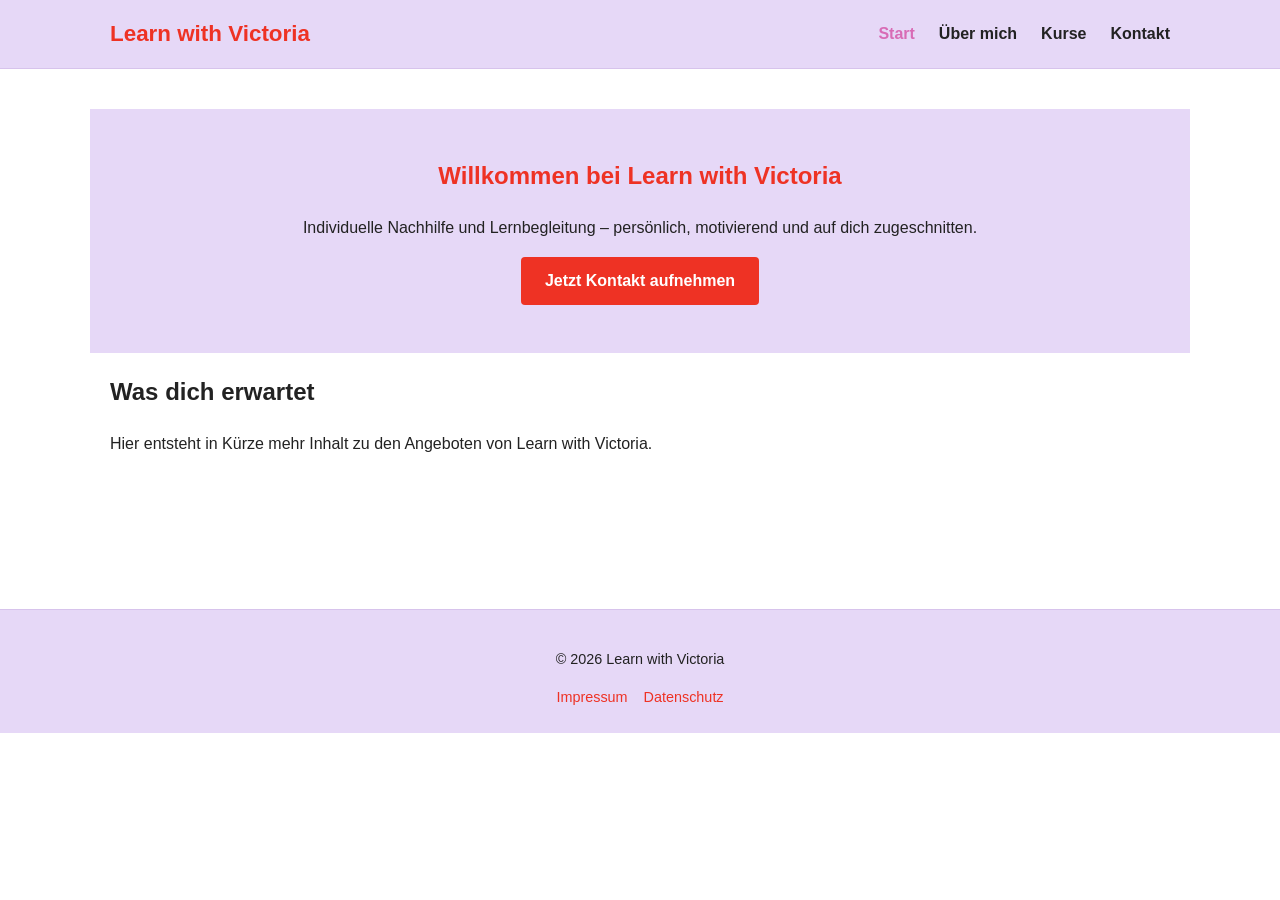
==== index.html @ a35a2074 "Link footer to external Impressum/Datenschutz pages Point footer links to https://function-concept.c" ====
<!DOCTYPE html>
<html lang="de">
<head>
  <meta charset="UTF-8">
  <meta name="viewport" content="width=device-width, initial-scale=1.0">
  <title>Learn with Victoria – Startseite</title>
  <meta name="description" content="Learn with Victoria – Nachhilfe, Sprachunterricht und Lernbegleitung.">
  <link rel="canonical" href="https://www.learn-with-victoria.de/index.html">
  <link rel="stylesheet" href="css/style.css">
</head>
<body>

  <header class="site-header">
    <div class="container">
      <a class="site-logo" href="index.html">Learn with Victoria</a>
      <nav class="main-nav" aria-label="Hauptnavigation">
        <ul>
          <li><a href="index.html">Start</a></li>
          <li><a href="ueber-mich.html">Über mich</a></li>
          <li><a href="kurse.html">Kurse</a></li>
          <li><a href="kontakt.html">Kontakt</a></li>
        </ul>
      </nav>
    </div>
  </header>

  <main>
    <section class="hero container">
      <h1>Willkommen bei Learn with Victoria</h1>
      <p>Individuelle Nachhilfe und Lernbegleitung – persönlich, motivierend und auf dich zugeschnitten.</p>
      <a class="btn" href="kontakt.html">Jetzt Kontakt aufnehmen</a>
    </section>

    <section class="container">
      <h2>Was dich erwartet</h2>
      <p>Hier entsteht in Kürze mehr Inhalt zu den Angeboten von Learn with Victoria.</p>
    </section>
  </main>

  <footer class="site-footer">
    <div class="container">
      <p>&copy; 2026 Learn with Victoria</p>
      <nav aria-label="Footer-Navigation">
        <ul>
          <li><a href="https://function-concept.com/impressum" target="_blank" rel="noopener noreferrer">Impressum</a></li>
          <li><a href="https://function-concept.com/datenschutz" target="_blank" rel="noopener noreferrer">Datenschutz</a></li>
        </ul>
      </nav>
    </div>
  </footer>

  <script src="js/script.js"></script>
</body>
</html>
---- css/style.css ----
/* ==========================================================================
   learn-with-victoria.de – Basis-Stylesheet
   ========================================================================== */

:root {
  /* Learn with Victoria – Markenfarben */
  --color-primary: #ee3224;   /* Scarlet Red */
  --color-secondary: #c9a0dc; /* Wisteria */
  --color-bg-alt: #e6d8f7;    /* Helles Pastell-Lila */
  --color-accent: #d86bb5;    /* Pink */
  --color-text: #222222;
  --color-white: #ffffff;
  --color-bg: var(--color-white);
  --color-border: #d7c3ec;
  --color-primary-hover: #c72a1d;

  --font-base: "Segoe UI", Arial, Helvetica, sans-serif;
  --max-width: 1100px;
}

* {
  box-sizing: border-box;
}

html,
body {
  margin: 0;
  padding: 0;
}

body {
  font-family: var(--font-base);
  color: var(--color-text);
  background: var(--color-bg);
  line-height: 1.6;
}

img {
  max-width: 100%;
  display: block;
}

a {
  color: var(--color-primary);
  text-decoration: none;
}

a:hover {
  text-decoration: underline;
}

.container {
  max-width: var(--max-width);
  margin: 0 auto;
  padding: 0 1.25rem;
}

/* --- Header / Navigation ------------------------------------------------- */

.site-header {
  background: var(--color-bg-alt);
  border-bottom: 1px solid var(--color-border);
}

.site-header .container {
  display: flex;
  align-items: center;
  justify-content: space-between;
  padding-top: 1rem;
  padding-bottom: 1rem;
}

.site-logo {
  font-size: 1.4rem;
  font-weight: 700;
  color: var(--color-primary);
}

.main-nav ul {
  list-style: none;
  display: flex;
  gap: 1.5rem;
  margin: 0;
  padding: 0;
}

.main-nav a {
  color: var(--color-text);
  font-weight: 600;
}

.main-nav a:hover,
.main-nav a[aria-current="page"] {
  color: var(--color-accent);
}

/* --- Main content --------------------------------------------------------- */

main {
  min-height: 60vh;
  padding: 2.5rem 0;
}

.hero {
  padding: 3rem 0;
  background: var(--color-bg-alt);
  text-align: center;
}

.hero h1 {
  margin-top: 0;
  color: var(--color-primary);
}

.btn {
  display: inline-block;
  padding: 0.7rem 1.5rem;
  background: var(--color-primary);
  color: var(--color-white);
  border-radius: 4px;
  font-weight: 600;
}

.btn:hover {
  background: var(--color-primary-hover);
  text-decoration: none;
}

/* --- Footer ---------------------------------------------------------------- */

.site-footer {
  background: var(--color-bg-alt);
  border-top: 1px solid var(--color-border);
  padding: 1.5rem 0;
  font-size: 0.9rem;
  text-align: center;
  color: var(--color-text);
}

.site-footer nav ul {
  list-style: none;
  display: flex;
  justify-content: center;
  gap: 1rem;
  padding: 0;
  margin: 0.5rem 0 0;
}

/* --- Responsive ------------------------------------------------------------ */

@media (max-width: 640px) {
  .site-header .container {
    flex-direction: column;
    gap: 0.75rem;
  }

  .main-nav ul {
    flex-wrap: wrap;
    justify-content: center;
    gap: 0.75rem 1rem;
  }
}
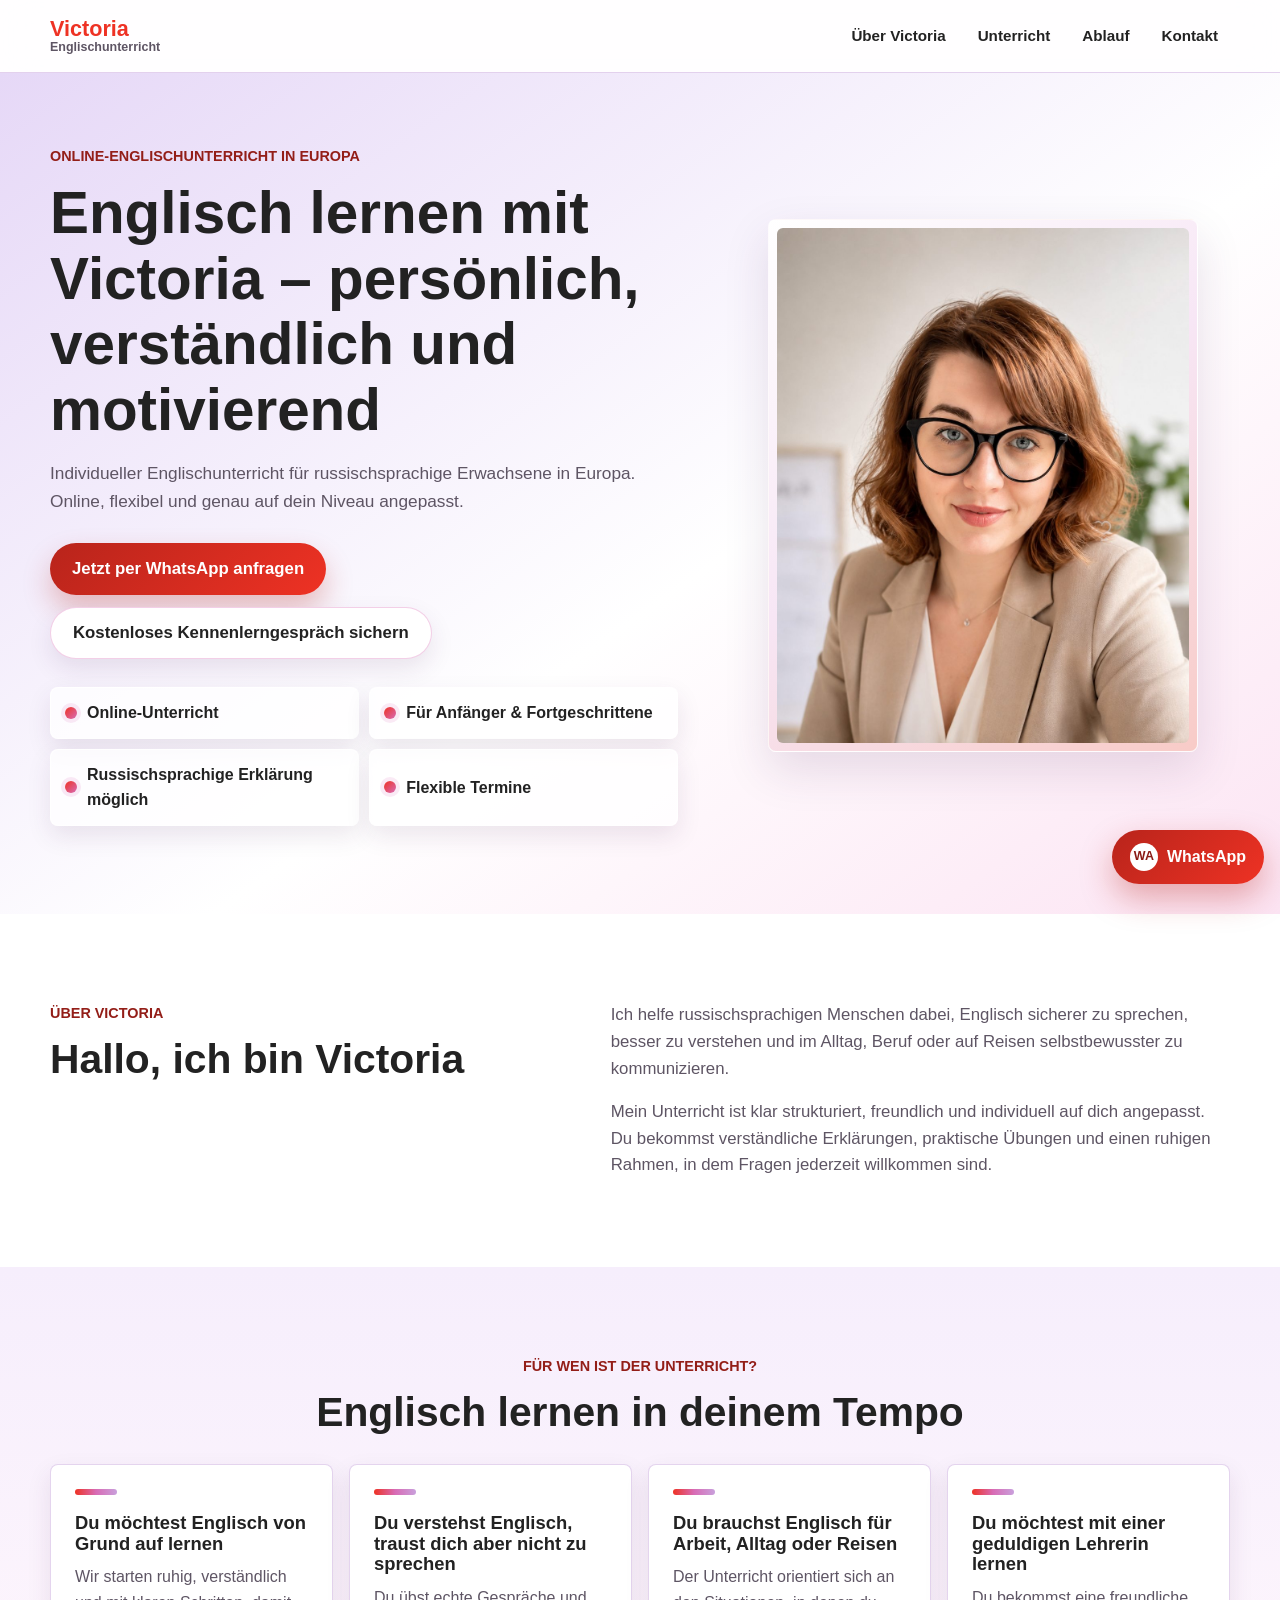
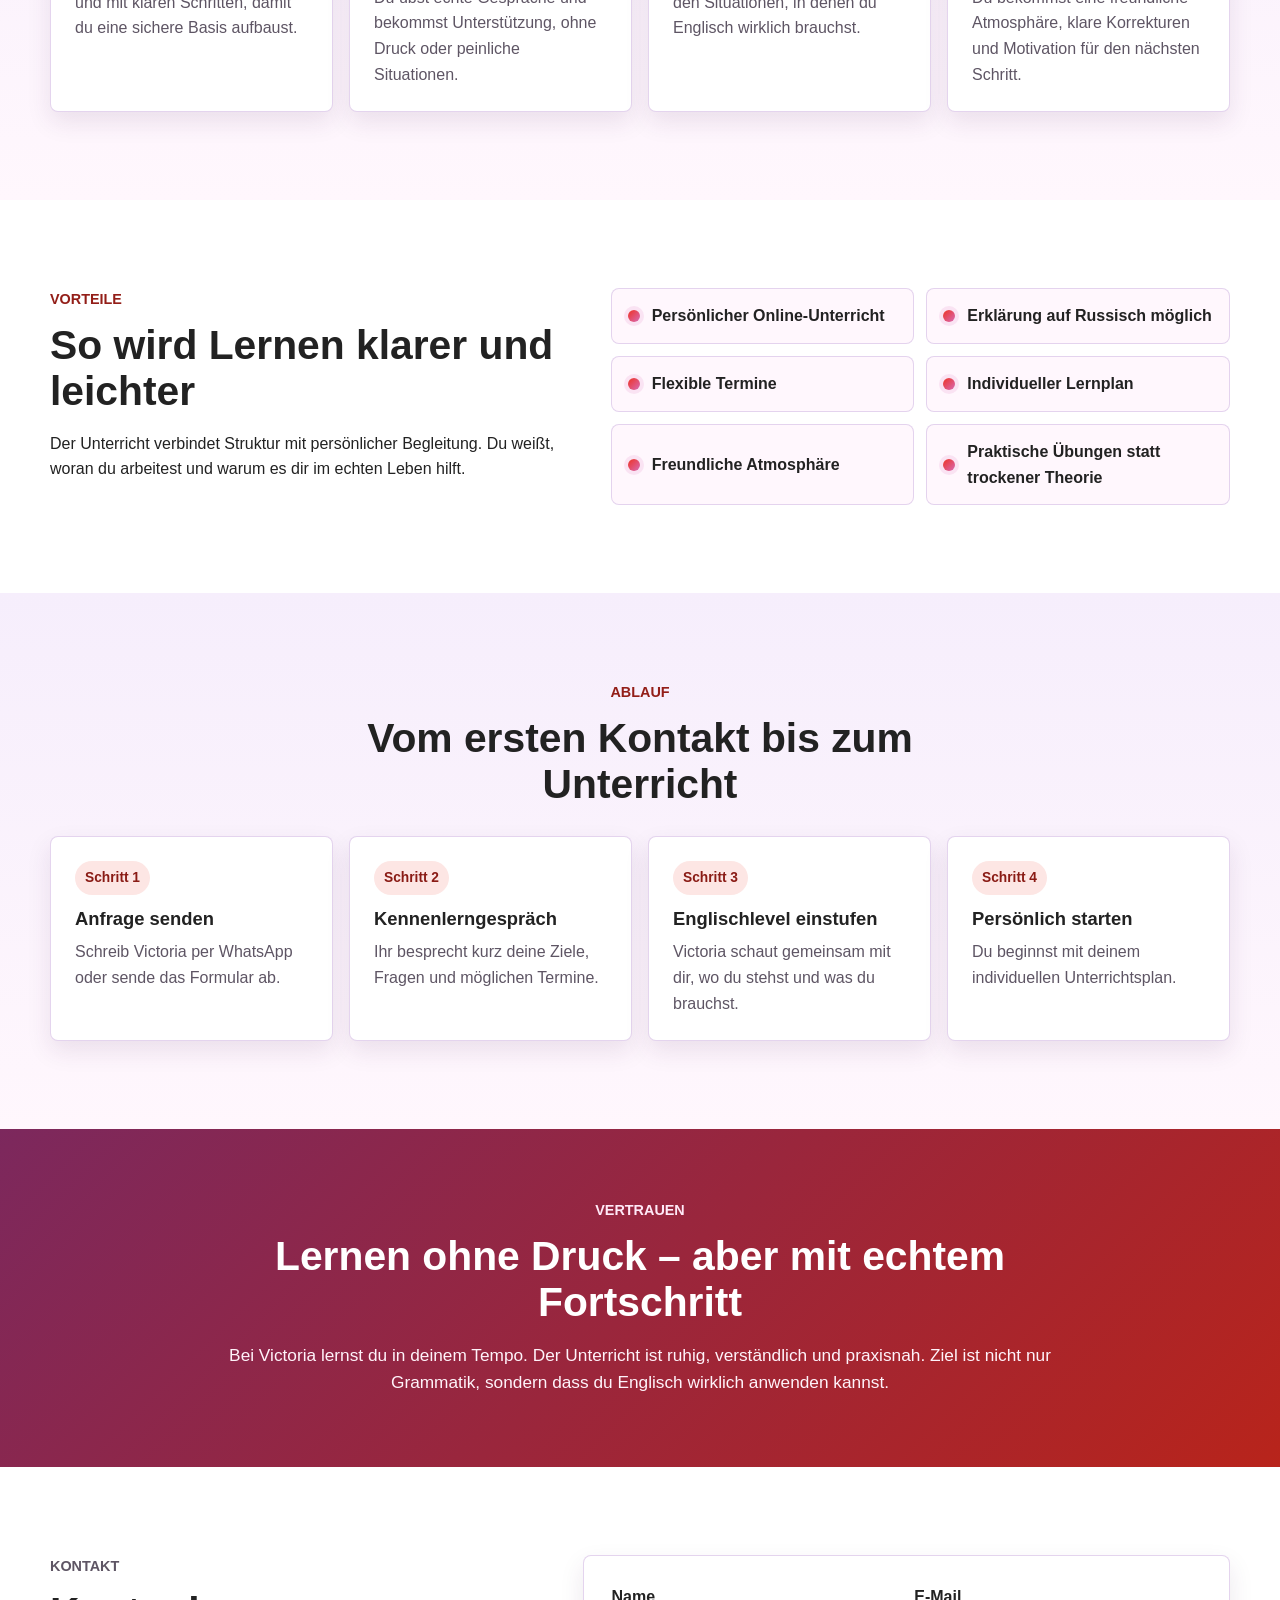
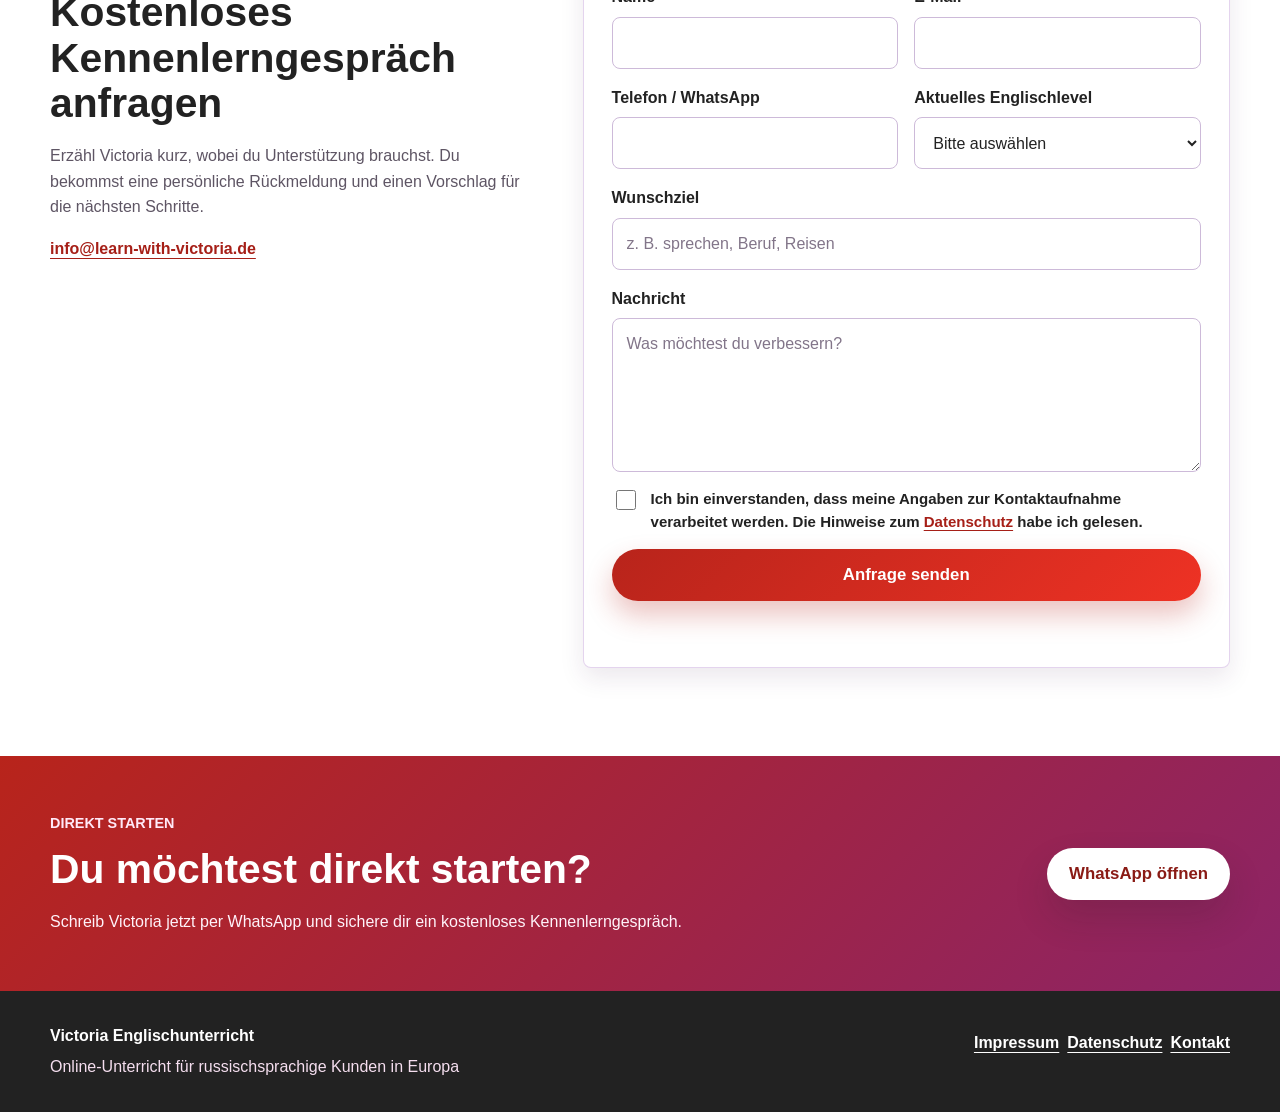
==== commit a41c3fdb: "Replace hero image and wire up WhatsApp number Swap img/victoria-hero.jpg for the new compressed por" ====
--- a/index.html
+++ b/index.html
@@ -3,52 +3,268 @@
 <head>
   <meta charset="UTF-8">
   <meta name="viewport" content="width=device-width, initial-scale=1.0">
-  <title>Learn with Victoria – Startseite</title>
-  <meta name="description" content="Learn with Victoria – Nachhilfe, Sprachunterricht und Lernbegleitung.">
-  <link rel="canonical" href="https://www.learn-with-victoria.de/index.html">
+  <title>Englisch lernen mit Victoria | Online-Unterricht für russischsprachige Erwachsene</title>
+  <meta name="description" content="Individueller Englischunterricht mit Victoria für russischsprachige Erwachsene in Europa. Online, flexibel und persönlich mit Kennenlerngespräch.">
+  <meta name="theme-color" content="#E6D8F7">
+  <meta property="og:title" content="Englisch lernen mit Victoria">
+  <meta property="og:description" content="Persönlicher Online-Englischunterricht für russischsprachige Erwachsene in Europa.">
+  <meta property="og:type" content="website">
+  <meta property="og:url" content="https://www.learn-with-victoria.de/">
+  <meta property="og:image" content="https://www.learn-with-victoria.de/img/victoria-hero.jpg">
+  <link rel="canonical" href="https://www.learn-with-victoria.de/">
+  <link rel="preload" as="image" href="img/victoria-hero.jpg">
   <link rel="stylesheet" href="css/style.css">
+  <script type="application/ld+json">
+    {
+      "@context": "https://schema.org",
+      "@type": "EducationalOrganization",
+      "name": "Victoria Englischunterricht",
+      "url": "https://www.learn-with-victoria.de/",
+      "description": "Online-Englischunterricht für russischsprachige Erwachsene in Europa.",
+      "areaServed": "Europe",
+      "knowsLanguage": ["Deutsch", "Russisch", "Englisch"],
+      "founder": {
+        "@type": "Person",
+        "name": "Victoria"
+      },
+      "offers": {
+        "@type": "Offer",
+        "category": "Online language lessons",
+        "availability": "https://schema.org/InStock"
+      }
+    }
+  </script>
 </head>
-<body>
+<body class="landing-page">
+  <a class="skip-link" href="#kontakt">Zum Kontaktformular springen</a>
 
   <header class="site-header">
-    <div class="container">
-      <a class="site-logo" href="index.html">Learn with Victoria</a>
+    <div class="container header-inner">
+      <a class="site-logo" href="index.html" aria-label="Victoria Englischunterricht Startseite">
+        <span>Victoria</span>
+        <small>Englischunterricht</small>
+      </a>
       <nav class="main-nav" aria-label="Hauptnavigation">
         <ul>
-          <li><a href="index.html">Start</a></li>
-          <li><a href="ueber-mich.html">Über mich</a></li>
-          <li><a href="kurse.html">Kurse</a></li>
-          <li><a href="kontakt.html">Kontakt</a></li>
+          <li><a href="#ueber-victoria">Über Victoria</a></li>
+          <li><a href="#unterricht">Unterricht</a></li>
+          <li><a href="#ablauf">Ablauf</a></li>
+          <li><a href="#kontakt">Kontakt</a></li>
         </ul>
       </nav>
     </div>
   </header>
 
   <main>
-    <section class="hero container">
-      <h1>Willkommen bei Learn with Victoria</h1>
-      <p>Individuelle Nachhilfe und Lernbegleitung – persönlich, motivierend und auf dich zugeschnitten.</p>
-      <a class="btn" href="kontakt.html">Jetzt Kontakt aufnehmen</a>
-    </section>
-
-    <section class="container">
-      <h2>Was dich erwartet</h2>
-      <p>Hier entsteht in Kürze mehr Inhalt zu den Angeboten von Learn with Victoria.</p>
+    <section class="hero-section" aria-labelledby="hero-title">
+      <div class="container hero-grid">
+        <div class="hero-copy">
+          <p class="eyebrow">Online-Englischunterricht in Europa</p>
+          <h1 id="hero-title">Englisch lernen mit Victoria – persönlich, verständlich und motivierend</h1>
+          <p class="hero-subheadline">Individueller Englischunterricht für russischsprachige Erwachsene in Europa. Online, flexibel und genau auf dein Niveau angepasst.</p>
+          <div class="hero-actions" aria-label="Kontaktmöglichkeiten">
+            <a class="button button-primary" href="https://wa.me/4917687841204?text=Hallo%20Victoria%2C%20ich%20interessiere%20mich%20f%C3%BCr%20Englischunterricht%20und%20m%C3%B6chte%20gerne%20mehr%20erfahren." target="_blank" rel="noopener noreferrer" data-whatsapp-link>Jetzt per WhatsApp anfragen</a>
+            <a class="button button-secondary" href="#kontakt">Kostenloses Kennenlerngespräch sichern</a>
+          </div>
+          <ul class="hero-highlights" aria-label="Vertrauenselemente">
+            <li>Online-Unterricht</li>
+            <li>Für Anfänger &amp; Fortgeschrittene</li>
+            <li>Russischsprachige Erklärung möglich</li>
+            <li>Flexible Termine</li>
+          </ul>
+        </div>
+
+        <div class="hero-media" aria-label="Victoria als Englischlehrerin">
+          <img src="img/victoria-hero.jpg" width="1023" height="1537" alt="Victoria, Englischlehrerin, in einer hellen Online-Unterrichtssituation" fetchpriority="high">
+        </div>
+      </div>
+    </section>
+
+    <section class="section section-white" id="ueber-victoria" aria-labelledby="about-title">
+      <div class="container split-layout">
+        <div class="section-heading">
+          <p class="eyebrow">Über Victoria</p>
+          <h2 id="about-title">Hallo, ich bin Victoria</h2>
+        </div>
+        <div class="text-content">
+          <p>Ich helfe russischsprachigen Menschen dabei, Englisch sicherer zu sprechen, besser zu verstehen und im Alltag, Beruf oder auf Reisen selbstbewusster zu kommunizieren.</p>
+          <p>Mein Unterricht ist klar strukturiert, freundlich und individuell auf dich angepasst. Du bekommst verständliche Erklärungen, praktische Übungen und einen ruhigen Rahmen, in dem Fragen jederzeit willkommen sind.</p>
+        </div>
+      </div>
+    </section>
+
+    <section class="section section-soft" id="unterricht" aria-labelledby="audience-title">
+      <div class="container">
+        <div class="section-heading centered">
+          <p class="eyebrow">Für wen ist der Unterricht?</p>
+          <h2 id="audience-title">Englisch lernen in deinem Tempo</h2>
+        </div>
+        <div class="card-grid four-columns">
+          <article class="info-card">
+            <span class="card-marker" aria-hidden="true"></span>
+            <h3>Du möchtest Englisch von Grund auf lernen</h3>
+            <p>Wir starten ruhig, verständlich und mit klaren Schritten, damit du eine sichere Basis aufbaust.</p>
+          </article>
+          <article class="info-card">
+            <span class="card-marker" aria-hidden="true"></span>
+            <h3>Du verstehst Englisch, traust dich aber nicht zu sprechen</h3>
+            <p>Du übst echte Gespräche und bekommst Unterstützung, ohne Druck oder peinliche Situationen.</p>
+          </article>
+          <article class="info-card">
+            <span class="card-marker" aria-hidden="true"></span>
+            <h3>Du brauchst Englisch für Arbeit, Alltag oder Reisen</h3>
+            <p>Der Unterricht orientiert sich an den Situationen, in denen du Englisch wirklich brauchst.</p>
+          </article>
+          <article class="info-card">
+            <span class="card-marker" aria-hidden="true"></span>
+            <h3>Du möchtest mit einer geduldigen Lehrerin lernen</h3>
+            <p>Du bekommst eine freundliche Atmosphäre, klare Korrekturen und Motivation für den nächsten Schritt.</p>
+          </article>
+        </div>
+      </div>
+    </section>
+
+    <section class="section section-white" id="vorteile" aria-labelledby="benefits-title">
+      <div class="container split-layout">
+        <div class="section-heading">
+          <p class="eyebrow">Vorteile</p>
+          <h2 id="benefits-title">So wird Lernen klarer und leichter</h2>
+          <p>Der Unterricht verbindet Struktur mit persönlicher Begleitung. Du weißt, woran du arbeitest und warum es dir im echten Leben hilft.</p>
+        </div>
+        <ul class="benefits-list">
+          <li>Persönlicher Online-Unterricht</li>
+          <li>Erklärung auf Russisch möglich</li>
+          <li>Flexible Termine</li>
+          <li>Individueller Lernplan</li>
+          <li>Freundliche Atmosphäre</li>
+          <li>Praktische Übungen statt trockener Theorie</li>
+        </ul>
+      </div>
+    </section>
+
+    <section class="section section-soft" id="ablauf" aria-labelledby="process-title">
+      <div class="container">
+        <div class="section-heading centered">
+          <p class="eyebrow">Ablauf</p>
+          <h2 id="process-title">Vom ersten Kontakt bis zum Unterricht</h2>
+        </div>
+        <div class="steps-grid">
+          <article class="step-card">
+            <span>Schritt 1</span>
+            <h3>Anfrage senden</h3>
+            <p>Schreib Victoria per WhatsApp oder sende das Formular ab.</p>
+          </article>
+          <article class="step-card">
+            <span>Schritt 2</span>
+            <h3>Kennenlerngespräch</h3>
+            <p>Ihr besprecht kurz deine Ziele, Fragen und möglichen Termine.</p>
+          </article>
+          <article class="step-card">
+            <span>Schritt 3</span>
+            <h3>Englischlevel einstufen</h3>
+            <p>Victoria schaut gemeinsam mit dir, wo du stehst und was du brauchst.</p>
+          </article>
+          <article class="step-card">
+            <span>Schritt 4</span>
+            <h3>Persönlich starten</h3>
+            <p>Du beginnst mit deinem individuellen Unterrichtsplan.</p>
+          </article>
+        </div>
+      </div>
+    </section>
+
+    <section class="trust-band" aria-labelledby="trust-title">
+      <div class="container trust-content">
+        <p class="eyebrow">Vertrauen</p>
+        <h2 id="trust-title">Lernen ohne Druck – aber mit echtem Fortschritt</h2>
+        <p>Bei Victoria lernst du in deinem Tempo. Der Unterricht ist ruhig, verständlich und praxisnah. Ziel ist nicht nur Grammatik, sondern dass du Englisch wirklich anwenden kannst.</p>
+      </div>
+    </section>
+
+    <section class="section section-white" id="kontakt" aria-labelledby="contact-title">
+      <div class="container contact-layout">
+        <div class="contact-intro">
+          <p class="eyebrow">Kontakt</p>
+          <h2 id="contact-title">Kostenloses Kennenlerngespräch anfragen</h2>
+          <p>Erzähl Victoria kurz, wobei du Unterstützung brauchst. Du bekommst eine persönliche Rückmeldung und einen Vorschlag für die nächsten Schritte.</p>
+          <a class="text-link" href="mailto:info@learn-with-victoria.de">info@learn-with-victoria.de</a>
+        </div>
+
+        <form class="contact-form" action="mailto:info@learn-with-victoria.de" method="post" enctype="text/plain" data-contact-form>
+          <div class="form-row">
+            <label for="name">Name</label>
+            <input type="text" id="name" name="Name" autocomplete="name" required>
+          </div>
+          <div class="form-row">
+            <label for="email">E-Mail</label>
+            <input type="email" id="email" name="E-Mail" autocomplete="email" required>
+          </div>
+          <div class="form-row">
+            <label for="phone">Telefon / WhatsApp</label>
+            <input type="tel" id="phone" name="Telefon / WhatsApp" autocomplete="tel">
+          </div>
+          <div class="form-row">
+            <label for="level">Aktuelles Englischlevel</label>
+            <select id="level" name="Aktuelles Englischlevel" required>
+              <option value="">Bitte auswählen</option>
+              <option value="Anfänger">Anfänger</option>
+              <option value="A1 / A2">A1 / A2</option>
+              <option value="B1 / B2">B1 / B2</option>
+              <option value="Fortgeschritten">Fortgeschritten</option>
+              <option value="Unsicher">Ich bin unsicher</option>
+            </select>
+          </div>
+          <div class="form-row">
+            <label for="goal">Wunschziel</label>
+            <input type="text" id="goal" name="Wunschziel" placeholder="z. B. sprechen, Beruf, Reisen" required>
+          </div>
+          <div class="form-row">
+            <label for="message">Nachricht</label>
+            <textarea id="message" name="Nachricht" rows="5" placeholder="Was möchtest du verbessern?"></textarea>
+          </div>
+          <label class="privacy-check">
+            <input type="checkbox" name="Datenschutz akzeptiert" value="Ja" required>
+            <span>Ich bin einverstanden, dass meine Angaben zur Kontaktaufnahme verarbeitet werden. Die Hinweise zum <a href="https://function-concept.com/datenschutz" target="_blank" rel="noopener noreferrer">Datenschutz</a> habe ich gelesen.</span>
+          </label>
+          <button class="button button-primary form-button" type="submit">Anfrage senden</button>
+          <p class="form-status" role="status" aria-live="polite" data-form-status></p>
+        </form>
+      </div>
+    </section>
+
+    <section class="whatsapp-cta" aria-labelledby="whatsapp-title">
+      <div class="container cta-content">
+        <div>
+          <p class="eyebrow">Direkt starten</p>
+          <h2 id="whatsapp-title">Du möchtest direkt starten?</h2>
+          <p>Schreib Victoria jetzt per WhatsApp und sichere dir ein kostenloses Kennenlerngespräch.</p>
+        </div>
+        <a class="button button-light" href="https://wa.me/4917687841204?text=Hallo%20Victoria%2C%20ich%20m%C3%B6chte%20ein%20kostenloses%20Kennenlerngespr%C3%A4ch%20f%C3%BCr%20Englischunterricht%20vereinbaren." target="_blank" rel="noopener noreferrer" data-whatsapp-link>WhatsApp öffnen</a>
+      </div>
     </section>
   </main>
 
   <footer class="site-footer">
-    <div class="container">
-      <p>&copy; 2026 Learn with Victoria</p>
+    <div class="container footer-inner">
+      <div>
+        <strong>Victoria Englischunterricht</strong>
+        <p>Online-Unterricht für russischsprachige Kunden in Europa</p>
+      </div>
       <nav aria-label="Footer-Navigation">
         <ul>
           <li><a href="https://function-concept.com/impressum" target="_blank" rel="noopener noreferrer">Impressum</a></li>
           <li><a href="https://function-concept.com/datenschutz" target="_blank" rel="noopener noreferrer">Datenschutz</a></li>
+          <li><a href="#kontakt">Kontakt</a></li>
         </ul>
       </nav>
     </div>
   </footer>
 
+  <a class="sticky-whatsapp" href="https://wa.me/4917687841204?text=Hallo%20Victoria%2C%20ich%20interessiere%20mich%20f%C3%BCr%20Englischunterricht." target="_blank" rel="noopener noreferrer" aria-label="Victoria per WhatsApp kontaktieren" data-whatsapp-link>
+    <span aria-hidden="true">WA</span>
+    WhatsApp
+  </a>
+
   <script src="js/script.js"></script>
 </body>
 </html>
--- a/css/style.css
+++ b/css/style.css
@@ -1,162 +1,851 @@
 /* ==========================================================================
-   learn-with-victoria.de – Basis-Stylesheet
+   learn-with-victoria.de
    ========================================================================== */
 
 :root {
-  /* Learn with Victoria – Markenfarben */
-  --color-primary: #ee3224;   /* Scarlet Red */
-  --color-secondary: #c9a0dc; /* Wisteria */
-  --color-bg-alt: #e6d8f7;    /* Helles Pastell-Lila */
-  --color-accent: #d86bb5;    /* Pink */
+  --color-primary: #EE3224;
+  --color-primary-strong: #B8241B;
+  --color-secondary: #C9A0DC;
+  --color-bg-alt: #E6D8F7;
+  --color-accent: #D86BB5;
   --color-text: #222222;
-  --color-white: #ffffff;
-  --color-bg: var(--color-white);
-  --color-border: #d7c3ec;
-  --color-primary-hover: #c72a1d;
-
+  --color-muted: #5E5564;
+  --color-white: #FFFFFF;
+  --color-surface: #FFF9FD;
+  --color-border: #E0CDEC;
+  --shadow-soft: 0 18px 46px rgba(67, 30, 83, 0.13);
+  --shadow-small: 0 10px 24px rgba(67, 30, 83, 0.1);
+  --radius-card: 8px;
   --font-base: "Segoe UI", Arial, Helvetica, sans-serif;
-  --max-width: 1100px;
+  --max-width: 1180px;
 }
 
 * {
   box-sizing: border-box;
 }
 
-html,
+html {
+  scroll-behavior: smooth;
+}
+
+@media (prefers-reduced-motion: reduce) {
+  html {
+    scroll-behavior: auto;
+  }
+
+  *,
+  *::before,
+  *::after {
+    animation-duration: 0.001ms !important;
+    animation-iteration-count: 1 !important;
+    scroll-behavior: auto !important;
+    transition-duration: 0.001ms !important;
+  }
+}
+
 body {
   margin: 0;
-  padding: 0;
-}
-
-body {
   font-family: var(--font-base);
   color: var(--color-text);
-  background: var(--color-bg);
+  background: #F7F0FC;
   line-height: 1.6;
+  text-rendering: optimizeLegibility;
 }
 
 img {
+  display: block;
   max-width: 100%;
+}
+
+a {
+  color: inherit;
+  text-decoration: none;
+}
+
+a:hover {
+  text-decoration: none;
+}
+
+button,
+input,
+select,
+textarea {
+  font: inherit;
+}
+
+button {
+  cursor: pointer;
+}
+
+:focus-visible {
+  outline: 3px solid rgba(238, 50, 36, 0.42);
+  outline-offset: 4px;
+}
+
+.container {
+  width: min(calc(100% - 32px), var(--max-width));
+  margin: 0 auto;
+}
+
+.skip-link {
+  position: fixed;
+  top: 12px;
+  left: 12px;
+  z-index: 100;
+  transform: translateY(-140%);
+  background: var(--color-text);
+  color: var(--color-white);
+  padding: 10px 14px;
+  border-radius: var(--radius-card);
+  font-weight: 700;
+}
+
+.skip-link:focus {
+  transform: translateY(0);
+}
+
+.site-header {
+  position: sticky;
+  top: 0;
+  z-index: 30;
+  background: rgba(255, 255, 255, 0.9);
+  border-bottom: 1px solid rgba(224, 205, 236, 0.9);
+  backdrop-filter: blur(18px);
+}
+
+.header-inner,
+.site-header .container {
+  display: grid;
+  gap: 14px;
+  padding-top: 14px;
+  padding-bottom: 14px;
+}
+
+.site-logo {
+  display: inline-grid;
+  justify-self: start;
+  color: var(--color-text);
+  line-height: 1.05;
+  font-weight: 800;
+}
+
+.site-logo span {
+  color: var(--color-primary);
+  font-size: 1.35rem;
+}
+
+.site-logo small {
+  color: var(--color-muted);
+  font-size: 0.78rem;
+  font-weight: 700;
+}
+
+.main-nav {
+  overflow-x: auto;
+  scrollbar-width: none;
+}
+
+.main-nav::-webkit-scrollbar {
+  display: none;
+}
+
+.main-nav ul,
+.site-footer ul {
+  display: flex;
+  flex-wrap: wrap;
+  gap: 8px;
+  list-style: none;
+  margin: 0;
+  padding: 0;
+}
+
+.main-nav a {
   display: block;
-}
-
-a {
-  color: var(--color-primary);
-  text-decoration: none;
-}
-
-a:hover {
+  min-height: 42px;
+  padding: 10px 12px;
+  border-radius: 999px;
+  color: var(--color-text);
+  font-size: 0.95rem;
+  font-weight: 700;
+  white-space: nowrap;
+}
+
+.main-nav a:hover,
+.main-nav a:focus-visible,
+.main-nav a[aria-current="page"] {
+  background: rgba(201, 160, 220, 0.28);
+  color: #8C1D64;
+}
+
+body:not(.landing-page) main {
+  min-height: 60vh;
+  padding: 64px 0;
+}
+
+body:not(.landing-page) main .container {
+  background: var(--color-white);
+  border: 1px solid var(--color-border);
+  border-radius: var(--radius-card);
+  box-shadow: var(--shadow-small);
+  padding: 32px;
+}
+
+h1,
+h2,
+h3,
+p {
+  margin-top: 0;
+}
+
+h1,
+h2,
+h3 {
+  line-height: 1.12;
+}
+
+h1 {
+  max-width: 900px;
+  margin-bottom: 18px;
+  font-size: 2.25rem;
+}
+
+h2 {
+  margin-bottom: 16px;
+  font-size: 2rem;
+}
+
+h3 {
+  margin-bottom: 10px;
+  font-size: 1.15rem;
+}
+
+p {
+  margin-bottom: 16px;
+}
+
+.eyebrow {
+  margin-bottom: 12px;
+  color: #931E18;
+  font-size: 0.9rem;
+  font-weight: 800;
+  text-transform: uppercase;
+  letter-spacing: 0;
+}
+
+.button {
+  display: inline-flex;
+  align-items: center;
+  justify-content: center;
+  min-height: 52px;
+  padding: 14px 22px;
+  border: 0;
+  border-radius: 999px;
+  font-size: 1.05rem;
+  font-weight: 800;
+  line-height: 1.2;
+  text-align: center;
+  transition: transform 180ms ease, box-shadow 180ms ease, background 180ms ease;
+}
+
+.button:hover {
+  transform: translateY(-1px);
+}
+
+.button-primary {
+  color: var(--color-white);
+  background: linear-gradient(135deg, var(--color-primary-strong), var(--color-primary));
+  box-shadow: 0 14px 28px rgba(184, 36, 27, 0.28);
+}
+
+.button-primary:hover {
+  box-shadow: 0 18px 34px rgba(184, 36, 27, 0.34);
+}
+
+.button-secondary {
+  color: var(--color-text);
+  background: var(--color-white);
+  border: 1px solid rgba(216, 107, 181, 0.32);
+  box-shadow: var(--shadow-small);
+}
+
+.button-light {
+  color: #8A1B15;
+  background: var(--color-white);
+  box-shadow: 0 18px 36px rgba(34, 34, 34, 0.16);
+}
+
+.text-link {
+  color: #A61F17;
+  font-weight: 800;
   text-decoration: underline;
-}
-
-.container {
-  max-width: var(--max-width);
-  margin: 0 auto;
-  padding: 0 1.25rem;
-}
-
-/* --- Header / Navigation ------------------------------------------------- */
-
-.site-header {
-  background: var(--color-bg-alt);
-  border-bottom: 1px solid var(--color-border);
-}
-
-.site-header .container {
+  text-underline-offset: 4px;
+}
+
+.hero-section {
+  overflow: hidden;
+  padding: 42px 0 64px;
+  background:
+    linear-gradient(145deg, var(--color-bg-alt) 0%, var(--color-white) 57%, #FCE4F3 100%);
+}
+
+.hero-grid {
+  display: grid;
+  gap: 34px;
+  align-items: center;
+}
+
+.hero-subheadline {
+  max-width: 720px;
+  color: var(--color-muted);
+  font-size: 1.08rem;
+}
+
+.hero-actions {
+  display: grid;
+  gap: 12px;
+  margin: 28px 0;
+}
+
+.hero-highlights {
+  display: grid;
+  gap: 10px;
+  margin: 0;
+  padding: 0;
+  list-style: none;
+}
+
+.hero-highlights li {
   display: flex;
   align-items: center;
-  justify-content: space-between;
-  padding-top: 1rem;
-  padding-bottom: 1rem;
-}
-
-.site-logo {
-  font-size: 1.4rem;
+  gap: 10px;
+  min-height: 50px;
+  padding: 12px 14px;
+  background: rgba(255, 255, 255, 0.76);
+  border: 1px solid rgba(255, 255, 255, 0.95);
+  border-radius: var(--radius-card);
+  box-shadow: var(--shadow-small);
+  color: var(--color-text);
   font-weight: 700;
-  color: var(--color-primary);
-}
-
-.main-nav ul {
-  list-style: none;
-  display: flex;
-  gap: 1.5rem;
+}
+
+.hero-highlights li::before,
+.benefits-list li::before {
+  content: "";
+  flex: 0 0 12px;
+  width: 12px;
+  height: 12px;
+  border-radius: 999px;
+  background: linear-gradient(135deg, var(--color-primary), var(--color-accent));
+  box-shadow: 0 0 0 4px rgba(216, 107, 181, 0.14);
+}
+
+.hero-media {
+  width: min(100%, 430px);
+  margin: 0 auto;
+  padding: 8px;
+  background: linear-gradient(145deg, var(--color-white), #F7E6F5 48%, #F8CBC7);
+  border: 1px solid rgba(255, 255, 255, 0.8);
+  border-radius: var(--radius-card);
+  box-shadow: var(--shadow-soft);
+}
+
+.hero-media img {
+  width: 100%;
+  aspect-ratio: 4 / 5;
+  height: auto;
+  object-fit: cover;
+  object-position: center top;
+  border-radius: 6px;
+}
+
+.section {
+  padding: 64px 0;
+}
+
+.section-white {
+  background: var(--color-white);
+}
+
+.section-soft {
+  background: linear-gradient(180deg, #F6EEFC 0%, #FFF7FD 100%);
+}
+
+.section-heading {
+  max-width: 720px;
+}
+
+.section-heading.centered {
+  margin: 0 auto 28px;
+  text-align: center;
+}
+
+.split-layout {
+  display: grid;
+  gap: 28px;
+}
+
+.text-content {
+  color: var(--color-muted);
+  font-size: 1.05rem;
+}
+
+.text-content p:last-child,
+.section-heading p:last-child,
+.contact-intro p:last-child,
+.cta-content p:last-child {
+  margin-bottom: 0;
+}
+
+.card-grid,
+.steps-grid {
+  display: grid;
+  gap: 16px;
+}
+
+.info-card,
+.step-card,
+.contact-form {
+  background: var(--color-white);
+  border: 1px solid rgba(224, 205, 236, 0.86);
+  border-radius: var(--radius-card);
+  box-shadow: var(--shadow-small);
+}
+
+.info-card,
+.step-card {
+  padding: 24px;
+}
+
+.info-card p,
+.step-card p {
+  margin-bottom: 0;
+  color: var(--color-muted);
+}
+
+.card-marker {
+  display: block;
+  width: 42px;
+  height: 6px;
+  margin-bottom: 18px;
+  border-radius: 999px;
+  background: linear-gradient(90deg, var(--color-primary), var(--color-accent), var(--color-secondary));
+}
+
+.benefits-list {
+  display: grid;
+  gap: 12px;
   margin: 0;
   padding: 0;
-}
-
-.main-nav a {
+  list-style: none;
+}
+
+.benefits-list li {
+  display: flex;
+  align-items: center;
+  gap: 12px;
+  min-height: 56px;
+  padding: 14px 16px;
+  background: #FFF7FD;
+  border: 1px solid rgba(224, 205, 236, 0.86);
+  border-radius: var(--radius-card);
   color: var(--color-text);
-  font-weight: 600;
-}
-
-.main-nav a:hover,
-.main-nav a[aria-current="page"] {
-  color: var(--color-accent);
-}
-
-/* --- Main content --------------------------------------------------------- */
-
-main {
-  min-height: 60vh;
-  padding: 2.5rem 0;
-}
-
-.hero {
-  padding: 3rem 0;
-  background: var(--color-bg-alt);
+  font-weight: 700;
+}
+
+.step-card span {
+  display: inline-flex;
+  margin-bottom: 14px;
+  padding: 6px 10px;
+  border-radius: 999px;
+  color: #8A1B15;
+  background: rgba(238, 50, 36, 0.12);
+  font-size: 0.86rem;
+  font-weight: 800;
+}
+
+.trust-band {
+  padding: 70px 0;
+  color: var(--color-white);
+  background: linear-gradient(135deg, #7C285D 0%, var(--color-primary-strong) 100%);
+}
+
+.trust-content {
+  max-width: 860px;
   text-align: center;
 }
 
-.hero h1 {
-  margin-top: 0;
-  color: var(--color-primary);
-}
-
-.btn {
-  display: inline-block;
-  padding: 0.7rem 1.5rem;
-  background: var(--color-primary);
+.trust-content .eyebrow {
+  color: #FFE9F7;
+}
+
+.trust-content h2 {
   color: var(--color-white);
-  border-radius: 4px;
-  font-weight: 600;
-}
-
-.btn:hover {
-  background: var(--color-primary-hover);
-  text-decoration: none;
-}
-
-/* --- Footer ---------------------------------------------------------------- */
+}
+
+.trust-content p:last-child {
+  margin-bottom: 0;
+  color: #FFF3FA;
+  font-size: 1.08rem;
+}
+
+.contact-layout {
+  display: grid;
+  gap: 30px;
+}
+
+.contact-intro {
+  max-width: 620px;
+}
+
+.contact-intro p {
+  color: var(--color-muted);
+}
+
+.contact-form {
+  display: grid;
+  gap: 16px;
+  padding: 22px;
+}
+
+.form-row {
+  display: grid;
+  gap: 7px;
+}
+
+.form-row label,
+.privacy-check {
+  color: var(--color-text);
+  font-weight: 700;
+}
+
+.form-row input,
+.form-row select,
+.form-row textarea {
+  width: 100%;
+  min-height: 52px;
+  padding: 12px 14px;
+  color: var(--color-text);
+  background: var(--color-white);
+  border: 1px solid #CDBAD9;
+  border-radius: var(--radius-card);
+}
+
+.form-row textarea {
+  min-height: 132px;
+  resize: vertical;
+}
+
+.form-row input:focus,
+.form-row select:focus,
+.form-row textarea:focus {
+  border-color: var(--color-primary);
+  outline: 3px solid rgba(238, 50, 36, 0.18);
+}
+
+.form-row input::placeholder,
+.form-row textarea::placeholder {
+  color: #827589;
+}
+
+.privacy-check {
+  display: flex;
+  align-items: flex-start;
+  gap: 12px;
+  font-size: 0.94rem;
+  line-height: 1.5;
+}
+
+.privacy-check input {
+  flex: 0 0 20px;
+  width: 20px;
+  height: 20px;
+  margin-top: 2px;
+  accent-color: var(--color-primary);
+}
+
+.privacy-check a {
+  color: #A61F17;
+  text-decoration: underline;
+  text-underline-offset: 3px;
+}
+
+.form-button {
+  width: 100%;
+}
+
+.form-status {
+  min-height: 22px;
+  margin: 0;
+  color: #245A36;
+  font-weight: 700;
+}
+
+.whatsapp-cta {
+  padding: 56px 0;
+  color: var(--color-white);
+  background: linear-gradient(135deg, var(--color-primary-strong) 0%, #8C2467 100%);
+}
+
+.cta-content {
+  display: grid;
+  gap: 24px;
+  align-items: center;
+}
+
+.cta-content .eyebrow {
+  color: #FFE9F7;
+}
+
+.cta-content h2 {
+  color: var(--color-white);
+}
+
+.cta-content p {
+  max-width: 680px;
+  color: #FFF3FA;
+}
 
 .site-footer {
-  background: var(--color-bg-alt);
-  border-top: 1px solid var(--color-border);
-  padding: 1.5rem 0;
-  font-size: 0.9rem;
-  text-align: center;
-  color: var(--color-text);
-}
-
-.site-footer nav ul {
-  list-style: none;
-  display: flex;
-  justify-content: center;
-  gap: 1rem;
-  padding: 0;
-  margin: 0.5rem 0 0;
-}
-
-/* --- Responsive ------------------------------------------------------------ */
-
-@media (max-width: 640px) {
+  padding: 32px 0;
+  background: var(--color-text);
+  color: var(--color-white);
+}
+
+.footer-inner {
+  display: grid;
+  gap: 20px;
+}
+
+.site-footer p {
+  margin: 6px 0 0;
+  color: #F5DEEF;
+}
+
+.site-footer ul {
+  flex-wrap: wrap;
+}
+
+.site-footer a {
+  display: inline-flex;
+  min-height: 40px;
+  align-items: center;
+  color: var(--color-white);
+  font-weight: 700;
+  text-decoration: underline;
+  text-underline-offset: 4px;
+}
+
+.sticky-whatsapp {
+  position: fixed;
+  right: 16px;
+  bottom: 16px;
+  z-index: 40;
+  display: inline-flex;
+  align-items: center;
+  gap: 9px;
+  min-height: 54px;
+  max-width: calc(100vw - 32px);
+  padding: 12px 18px;
+  color: var(--color-white);
+  background: linear-gradient(135deg, var(--color-primary-strong), var(--color-primary));
+  border-radius: 999px;
+  box-shadow: 0 14px 32px rgba(184, 36, 27, 0.34);
+  font-weight: 800;
+}
+
+.sticky-whatsapp span {
+  display: inline-grid;
+  width: 28px;
+  height: 28px;
+  place-items: center;
+  border-radius: 999px;
+  color: #8A1B15;
+  background: var(--color-white);
+  font-size: 0.78rem;
+}
+
+@media (min-width: 700px) {
+  .header-inner,
   .site-header .container {
-    flex-direction: column;
-    gap: 0.75rem;
-  }
-
+    display: flex;
+    align-items: center;
+    justify-content: space-between;
+  }
+
+  .hero-actions {
+    display: flex;
+    flex-wrap: wrap;
+    align-items: center;
+  }
+
+  .hero-highlights,
+  .card-grid,
+  .steps-grid,
+  .benefits-list {
+    grid-template-columns: repeat(2, minmax(0, 1fr));
+  }
+
+  .contact-form {
+    grid-template-columns: repeat(2, minmax(0, 1fr));
+    padding: 28px;
+  }
+
+  .form-row:nth-of-type(5),
+  .form-row:nth-of-type(6),
+  .privacy-check,
+  .form-button,
+  .form-status {
+    grid-column: 1 / -1;
+  }
+
+  .cta-content,
+  .footer-inner {
+    grid-template-columns: 1fr auto;
+  }
+}
+
+@media (max-width: 699px) {
+  .hero-section {
+    padding: 34px 0 42px;
+  }
+
+  .section {
+    padding: 36px 0;
+  }
+
+  .hero-grid {
+    position: relative;
+    display: block;
+  }
+
+  .hero-copy h1 {
+    max-width: calc(100% - 92px);
+  }
+
+  .hero-actions {
+    margin: 24px 0;
+  }
+
+  .hero-highlights {
+    grid-template-columns: repeat(2, minmax(0, 1fr));
+  }
+
+  .hero-highlights li {
+    align-items: flex-start;
+    min-height: 58px;
+    padding: 10px;
+    font-size: 0.9rem;
+    line-height: 1.35;
+  }
+
+  .hero-highlights li::before {
+    margin-top: 4px;
+  }
+
+  .hero-media {
+    position: absolute;
+    top: 46px;
+    right: 0;
+    width: 78px;
+    margin: 0;
+    padding: 5px;
+    box-shadow: 0 12px 28px rgba(67, 30, 83, 0.14);
+  }
+}
+
+@media (min-width: 960px) {
+  h1 {
+    font-size: 3.65rem;
+  }
+
+  h2 {
+    font-size: 2.55rem;
+  }
+
+  .hero-section {
+    padding: 72px 0 88px;
+  }
+
+  .hero-grid {
+    grid-template-columns: minmax(0, 1.12fr) minmax(320px, 0.88fr);
+    gap: 58px;
+  }
+
+  .section {
+    padding: 88px 0;
+  }
+
+  .split-layout {
+    grid-template-columns: 0.9fr 1.1fr;
+    align-items: start;
+    gap: 54px;
+  }
+
+  .four-columns,
+  .steps-grid {
+    grid-template-columns: repeat(4, minmax(0, 1fr));
+  }
+
+  .contact-layout {
+    grid-template-columns: 0.85fr 1.15fr;
+    align-items: start;
+    gap: 54px;
+  }
+}
+
+@media (max-width: 420px) {
+  .container {
+    width: min(calc(100% - 24px), var(--max-width));
+  }
+
+  h1 {
+    font-size: 1.92rem;
+  }
+
+  h2 {
+    font-size: 1.72rem;
+  }
+
+  .hero-copy h1 {
+    max-width: calc(100% - 88px);
+  }
+
+  .hero-media {
+    top: 50px;
+    width: 76px;
+  }
+
+  .sticky-whatsapp {
+    right: 12px;
+    bottom: 12px;
+    max-width: calc(100vw - 24px);
+  }
+}
+
+@media (max-width: 560px) {
   .main-nav ul {
-    flex-wrap: wrap;
+    gap: 4px;
+  }
+
+  .main-nav a {
+    min-height: 38px;
+    padding: 8px 8px;
+    font-size: 0.84rem;
+  }
+
+  .sticky-whatsapp {
+    width: 58px;
+    height: 58px;
+    min-height: 58px;
+    padding: 0;
     justify-content: center;
-    gap: 0.75rem 1rem;
-  }
-}
+    border-radius: 999px;
+    font-size: 0;
+  }
+
+  .sticky-whatsapp span {
+    width: 34px;
+    height: 34px;
+    font-size: 0.8rem;
+  }
+}
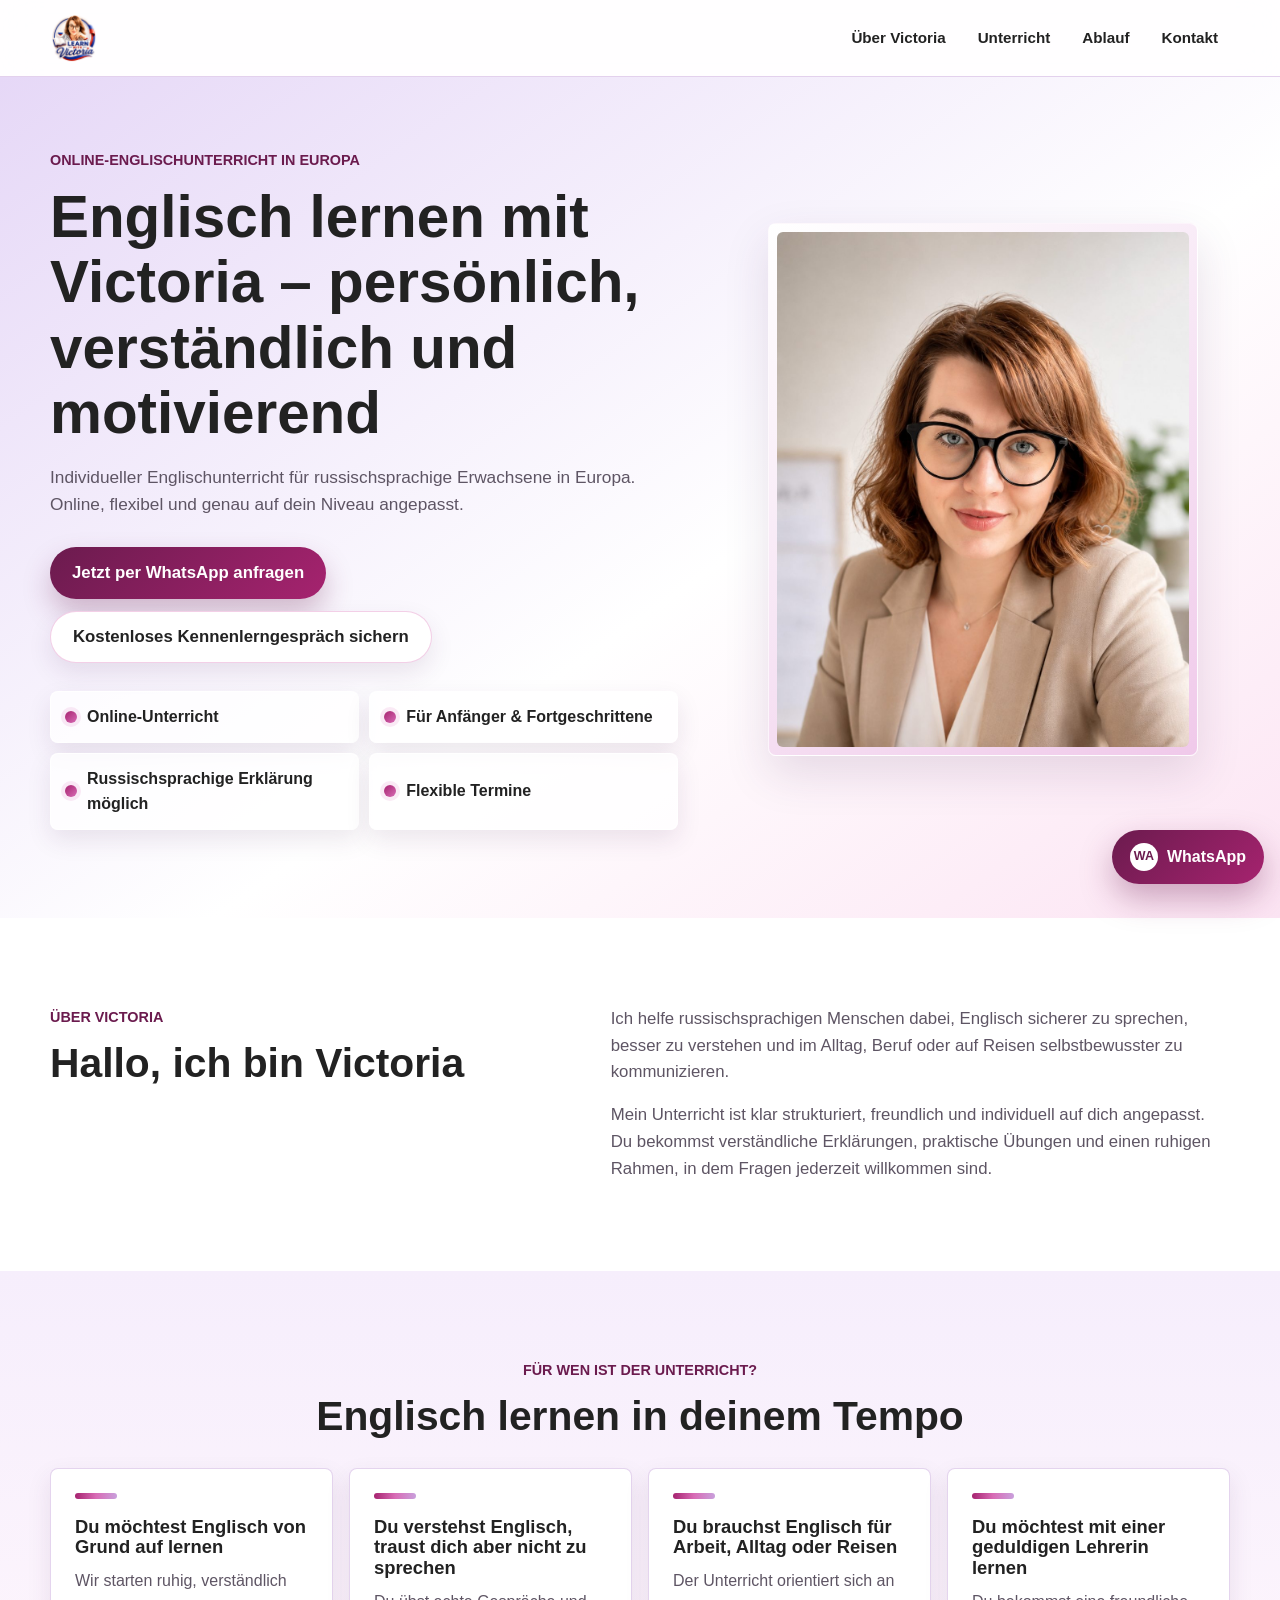
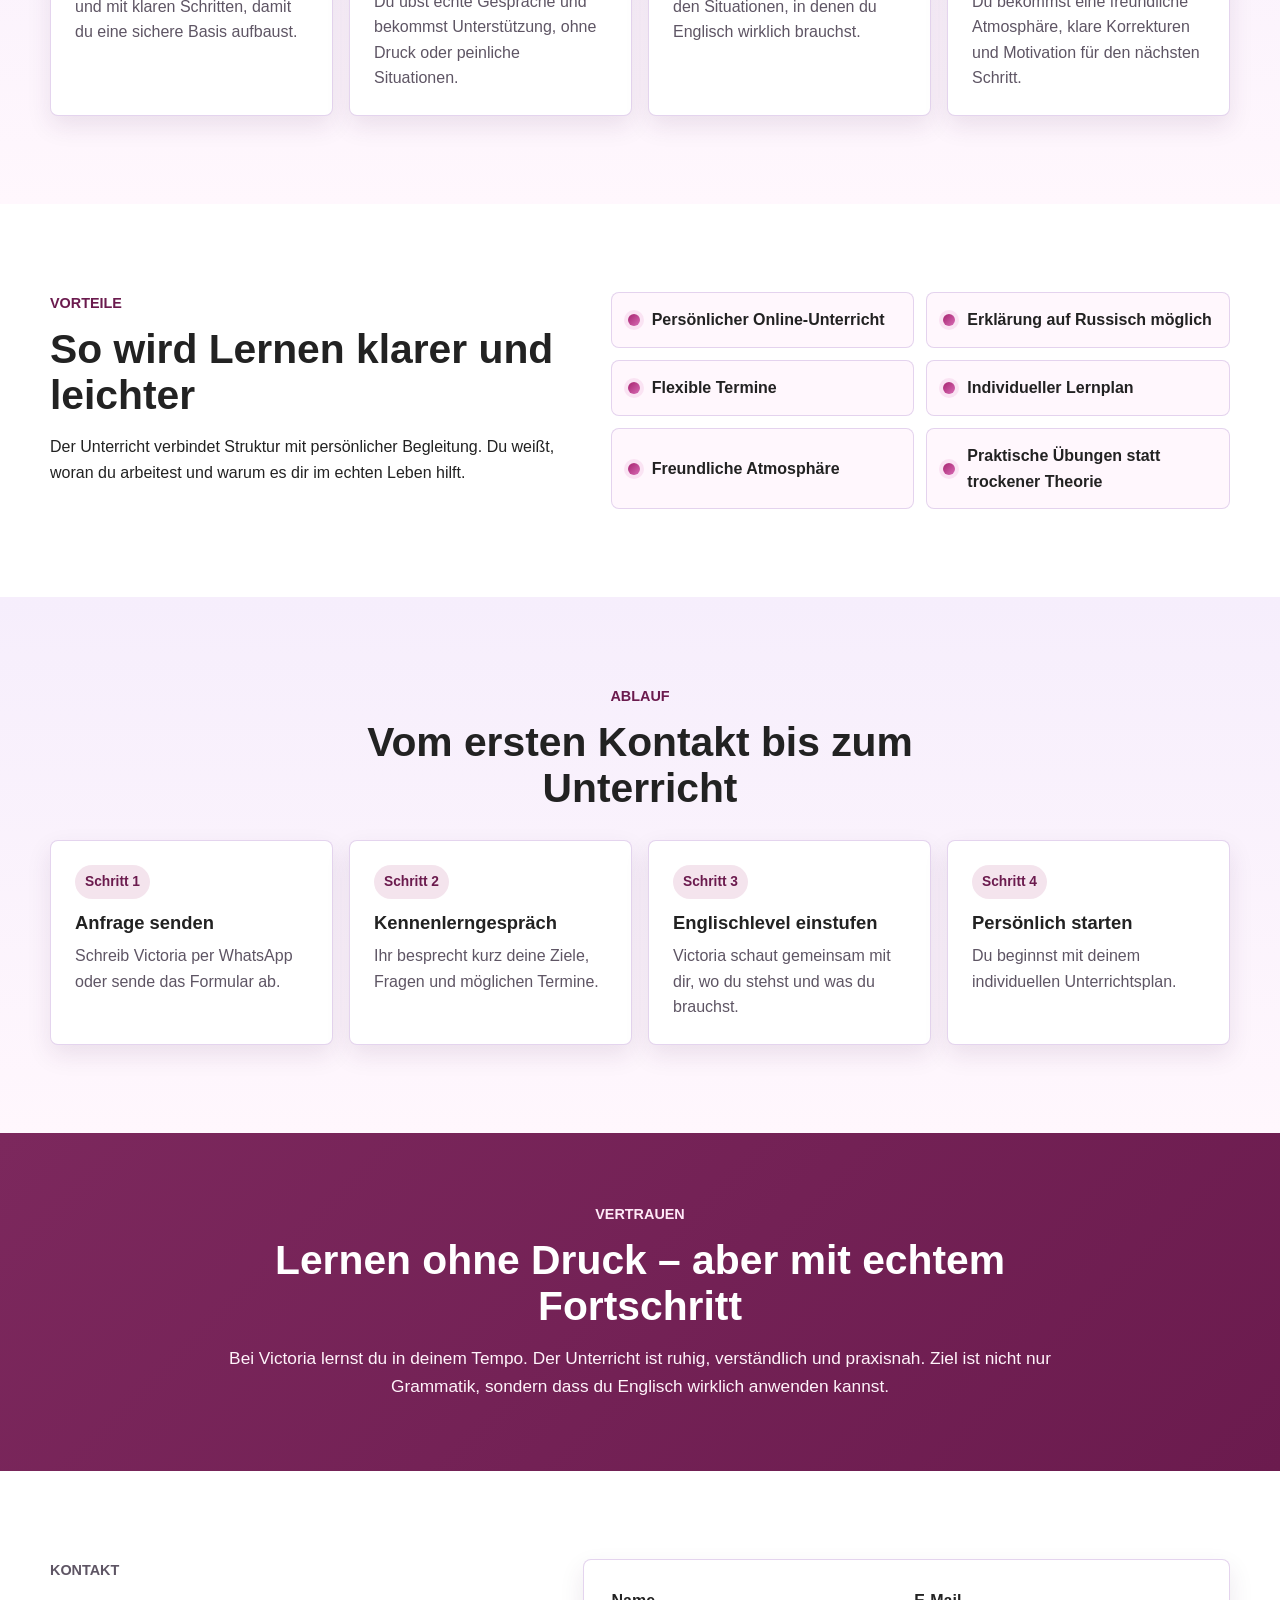
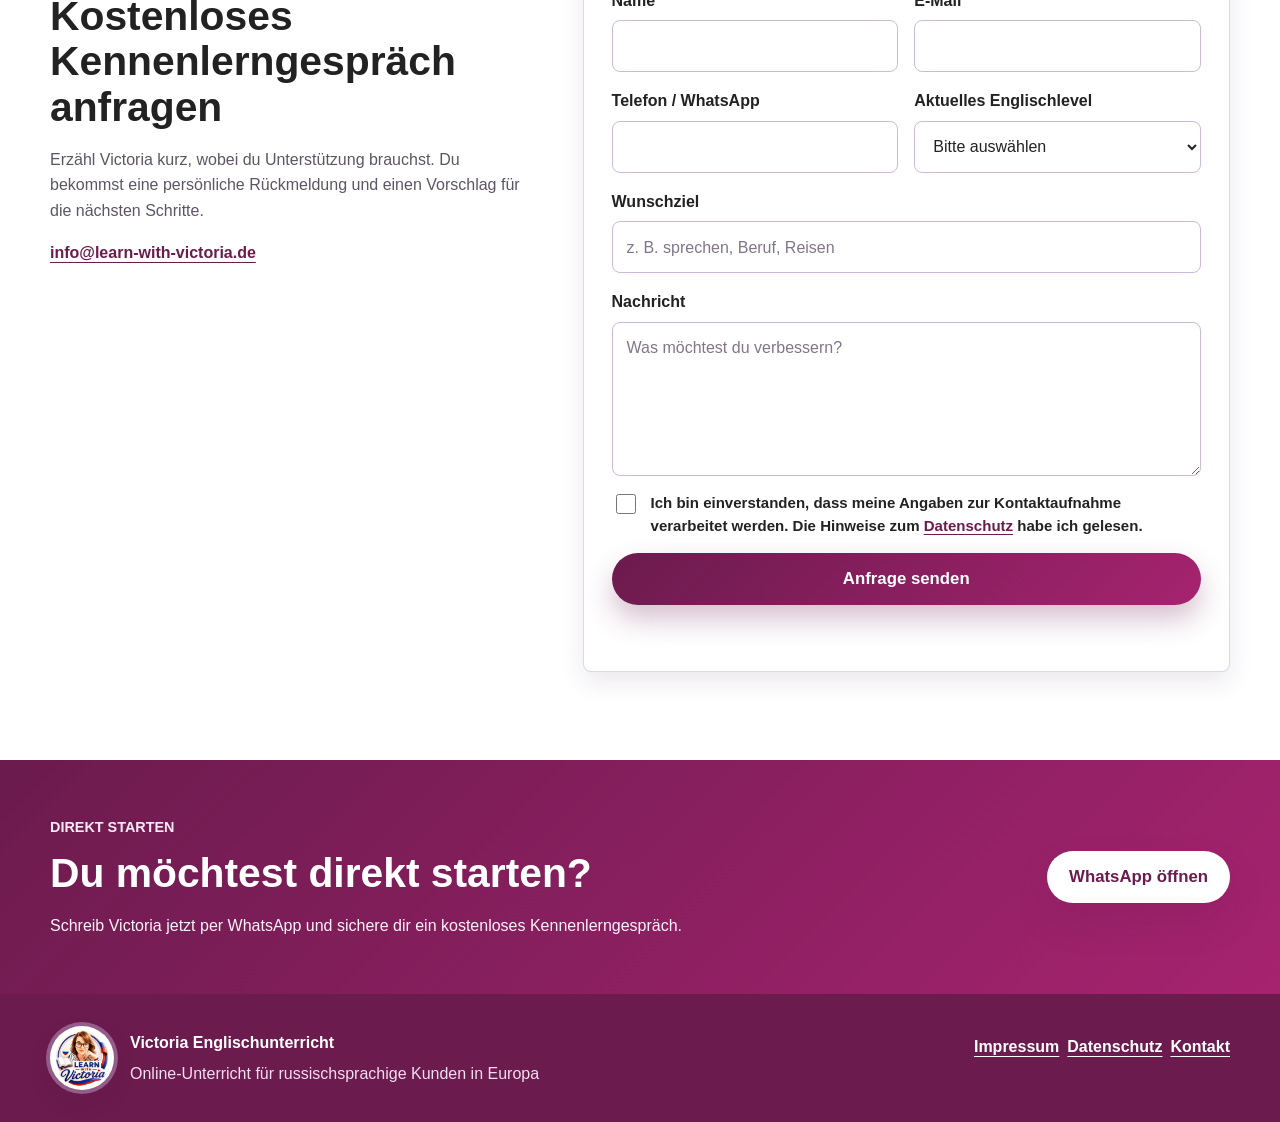
==== commit dcdc8e37: "Tone down palette to pastel/magenta and add logo to header/footer Replace the scarlet-red/near-black" ====
--- a/index.html
+++ b/index.html
@@ -41,8 +41,7 @@
   <header class="site-header">
     <div class="container header-inner">
       <a class="site-logo" href="index.html" aria-label="Victoria Englischunterricht Startseite">
-        <span>Victoria</span>
-        <small>Englischunterricht</small>
+        <img src="img/logo-victoria.png" alt="" width="200" height="200" class="site-logo-img">
       </a>
       <nav class="main-nav" aria-label="Hauptnavigation">
         <ul>
@@ -246,9 +245,12 @@
 
   <footer class="site-footer">
     <div class="container footer-inner">
-      <div>
-        <strong>Victoria Englischunterricht</strong>
-        <p>Online-Unterricht für russischsprachige Kunden in Europa</p>
+      <div class="footer-brand">
+        <img src="img/logo-victoria.png" alt="Learn with Victoria Logo" width="120" height="120" class="footer-logo-img">
+        <div>
+          <strong>Victoria Englischunterricht</strong>
+          <p>Online-Unterricht für russischsprachige Kunden in Europa</p>
+        </div>
       </div>
       <nav aria-label="Footer-Navigation">
         <ul>
--- a/css/style.css
+++ b/css/style.css
@@ -8,6 +8,9 @@
   --color-secondary: #C9A0DC;
   --color-bg-alt: #E6D8F7;
   --color-accent: #D86BB5;
+  --color-magenta: #A6236F;
+  --color-magenta-deep: #6B1B4E;
+  --color-focus: rgba(216, 107, 181, 0.45);
   --color-text: #222222;
   --color-muted: #5E5564;
   --color-white: #FFFFFF;
@@ -78,7 +81,7 @@
 }
 
 :focus-visible {
-  outline: 3px solid rgba(238, 50, 36, 0.42);
+  outline: 3px solid var(--color-focus);
   outline-offset: 4px;
 }
 
@@ -129,6 +132,12 @@
   font-weight: 800;
 }
 
+.site-logo-img {
+  display: block;
+  height: 48px;
+  width: auto;
+}
+
 .site-logo span {
   color: var(--color-primary);
   font-size: 1.35rem;
@@ -174,7 +183,7 @@
 .main-nav a:focus-visible,
 .main-nav a[aria-current="page"] {
   background: rgba(201, 160, 220, 0.28);
-  color: #8C1D64;
+  color: var(--color-magenta-deep);
 }
 
 body:not(.landing-page) main {
@@ -225,7 +234,7 @@
 
 .eyebrow {
   margin-bottom: 12px;
-  color: #931E18;
+  color: var(--color-magenta-deep);
   font-size: 0.9rem;
   font-weight: 800;
   text-transform: uppercase;
@@ -253,12 +262,12 @@
 
 .button-primary {
   color: var(--color-white);
-  background: linear-gradient(135deg, var(--color-primary-strong), var(--color-primary));
-  box-shadow: 0 14px 28px rgba(184, 36, 27, 0.28);
+  background: linear-gradient(135deg, var(--color-magenta-deep), var(--color-magenta));
+  box-shadow: 0 14px 28px rgba(107, 27, 78, 0.28);
 }
 
 .button-primary:hover {
-  box-shadow: 0 18px 34px rgba(184, 36, 27, 0.34);
+  box-shadow: 0 18px 34px rgba(107, 27, 78, 0.34);
 }
 
 .button-secondary {
@@ -269,13 +278,13 @@
 }
 
 .button-light {
-  color: #8A1B15;
+  color: var(--color-magenta-deep);
   background: var(--color-white);
-  box-shadow: 0 18px 36px rgba(34, 34, 34, 0.16);
+  box-shadow: 0 18px 36px rgba(107, 27, 78, 0.16);
 }
 
 .text-link {
-  color: #A61F17;
+  color: var(--color-magenta-deep);
   font-weight: 800;
   text-decoration: underline;
   text-underline-offset: 4px;
@@ -335,7 +344,7 @@
   width: 12px;
   height: 12px;
   border-radius: 999px;
-  background: linear-gradient(135deg, var(--color-primary), var(--color-accent));
+  background: linear-gradient(135deg, var(--color-magenta), var(--color-accent));
   box-shadow: 0 0 0 4px rgba(216, 107, 181, 0.14);
 }
 
@@ -343,7 +352,7 @@
   width: min(100%, 430px);
   margin: 0 auto;
   padding: 8px;
-  background: linear-gradient(145deg, var(--color-white), #F7E6F5 48%, #F8CBC7);
+  background: linear-gradient(145deg, var(--color-white), #F7E6F5 48%, #F0C9EA);
   border: 1px solid rgba(255, 255, 255, 0.8);
   border-radius: var(--radius-card);
   box-shadow: var(--shadow-soft);
@@ -428,7 +437,7 @@
   height: 6px;
   margin-bottom: 18px;
   border-radius: 999px;
-  background: linear-gradient(90deg, var(--color-primary), var(--color-accent), var(--color-secondary));
+  background: linear-gradient(90deg, var(--color-magenta), var(--color-accent), var(--color-secondary));
 }
 
 .benefits-list {
@@ -457,8 +466,8 @@
   margin-bottom: 14px;
   padding: 6px 10px;
   border-radius: 999px;
-  color: #8A1B15;
-  background: rgba(238, 50, 36, 0.12);
+  color: var(--color-magenta-deep);
+  background: rgba(166, 35, 111, 0.12);
   font-size: 0.86rem;
   font-weight: 800;
 }
@@ -466,7 +475,7 @@
 .trust-band {
   padding: 70px 0;
   color: var(--color-white);
-  background: linear-gradient(135deg, #7C285D 0%, var(--color-primary-strong) 100%);
+  background: linear-gradient(135deg, #7C285D 0%, var(--color-magenta-deep) 100%);
 }
 
 .trust-content {
@@ -538,8 +547,8 @@
 .form-row input:focus,
 .form-row select:focus,
 .form-row textarea:focus {
-  border-color: var(--color-primary);
-  outline: 3px solid rgba(238, 50, 36, 0.18);
+  border-color: var(--color-accent);
+  outline: 3px solid rgba(216, 107, 181, 0.22);
 }
 
 .form-row input::placeholder,
@@ -560,11 +569,11 @@
   width: 20px;
   height: 20px;
   margin-top: 2px;
-  accent-color: var(--color-primary);
+  accent-color: var(--color-accent);
 }
 
 .privacy-check a {
-  color: #A61F17;
+  color: var(--color-magenta-deep);
   text-decoration: underline;
   text-underline-offset: 3px;
 }
@@ -583,7 +592,7 @@
 .whatsapp-cta {
   padding: 56px 0;
   color: var(--color-white);
-  background: linear-gradient(135deg, var(--color-primary-strong) 0%, #8C2467 100%);
+  background: linear-gradient(135deg, var(--color-magenta-deep) 0%, var(--color-magenta) 100%);
 }
 
 .cta-content {
@@ -607,13 +616,29 @@
 
 .site-footer {
   padding: 32px 0;
-  background: var(--color-text);
+  background: var(--color-magenta-deep);
   color: var(--color-white);
 }
 
 .footer-inner {
   display: grid;
   gap: 20px;
+}
+
+.footer-brand {
+  display: flex;
+  align-items: center;
+  gap: 16px;
+}
+
+.footer-logo-img {
+  flex: 0 0 auto;
+  width: 64px;
+  height: 64px;
+  padding: 3px;
+  background: var(--color-white);
+  border-radius: 999px;
+  box-shadow: 0 0 0 4px rgba(230, 216, 247, 0.35), var(--shadow-small);
 }
 
 .site-footer p {
@@ -647,9 +672,9 @@
   max-width: calc(100vw - 32px);
   padding: 12px 18px;
   color: var(--color-white);
-  background: linear-gradient(135deg, var(--color-primary-strong), var(--color-primary));
+  background: linear-gradient(135deg, var(--color-magenta-deep), var(--color-magenta));
   border-radius: 999px;
-  box-shadow: 0 14px 32px rgba(184, 36, 27, 0.34);
+  box-shadow: 0 14px 32px rgba(107, 27, 78, 0.34);
   font-weight: 800;
 }
 
@@ -659,7 +684,7 @@
   height: 28px;
   place-items: center;
   border-radius: 999px;
-  color: #8A1B15;
+  color: var(--color-magenta-deep);
   background: var(--color-white);
   font-size: 0.78rem;
 }
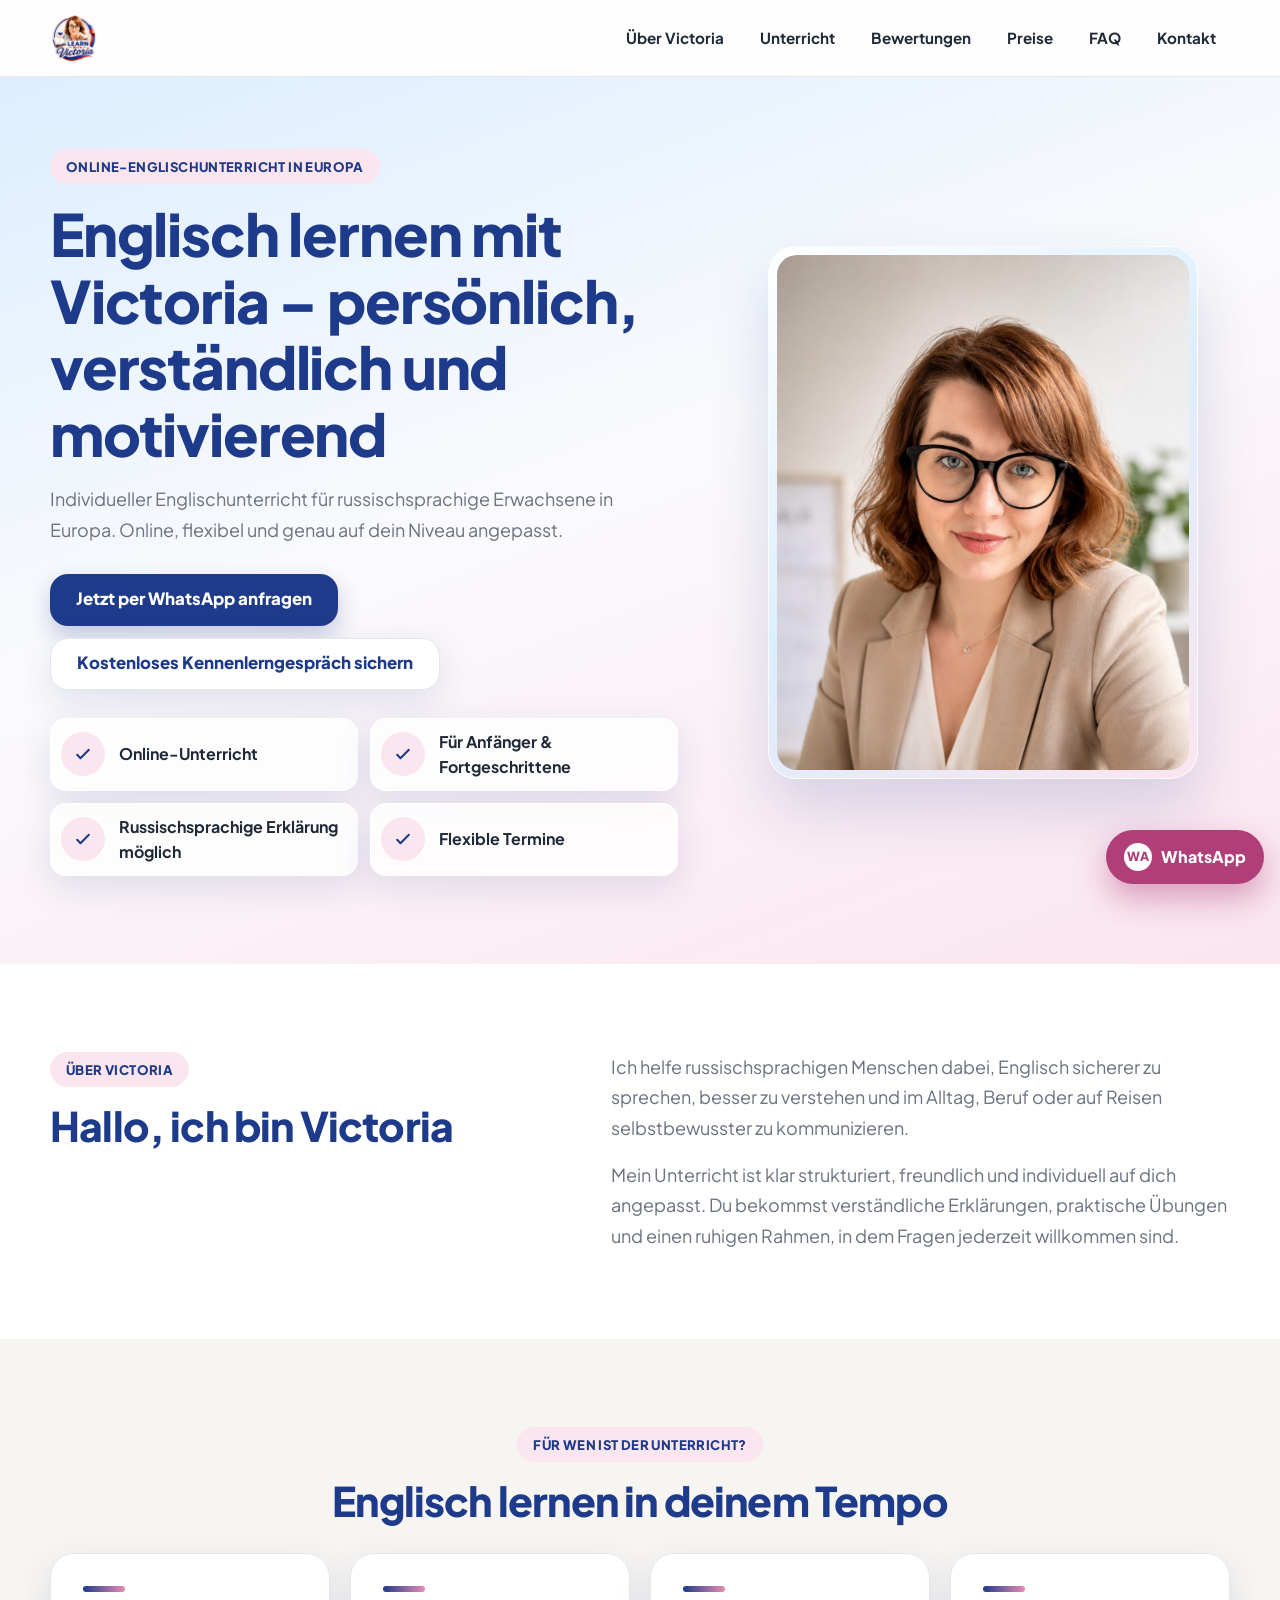
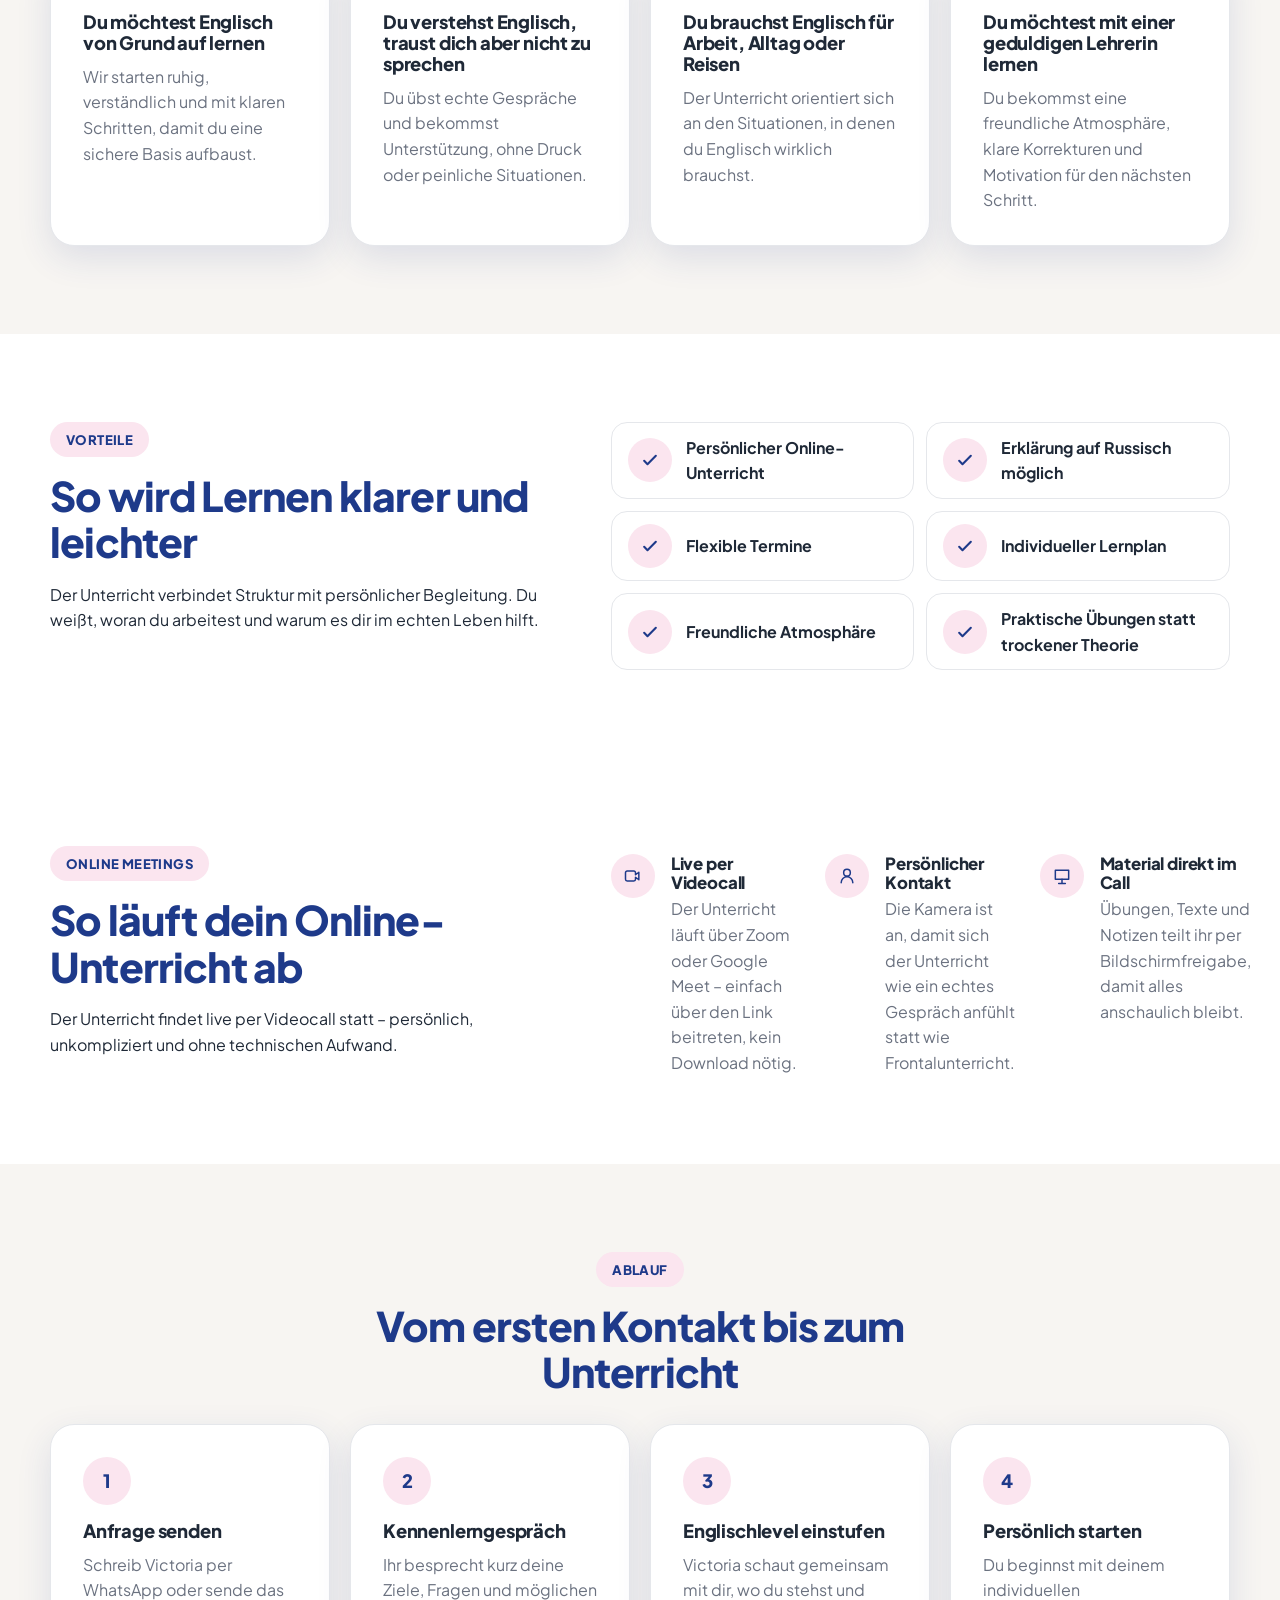
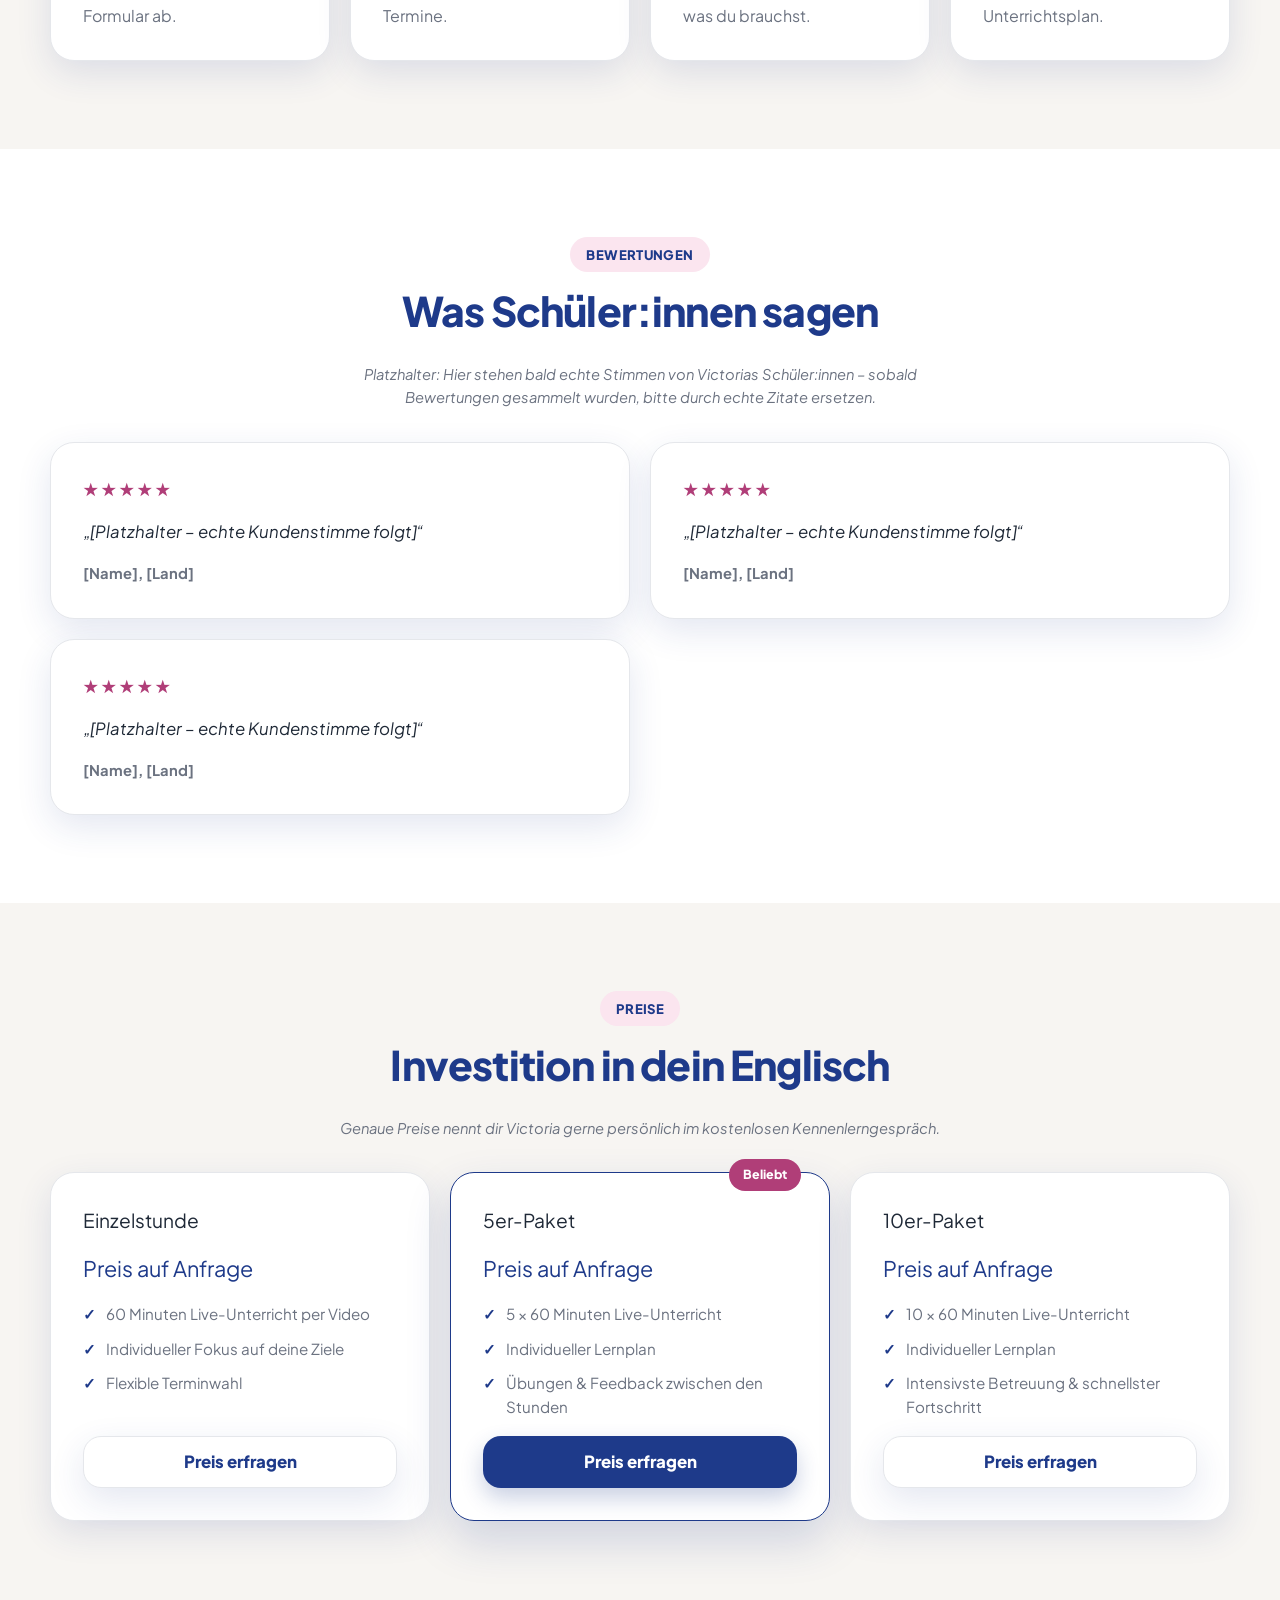
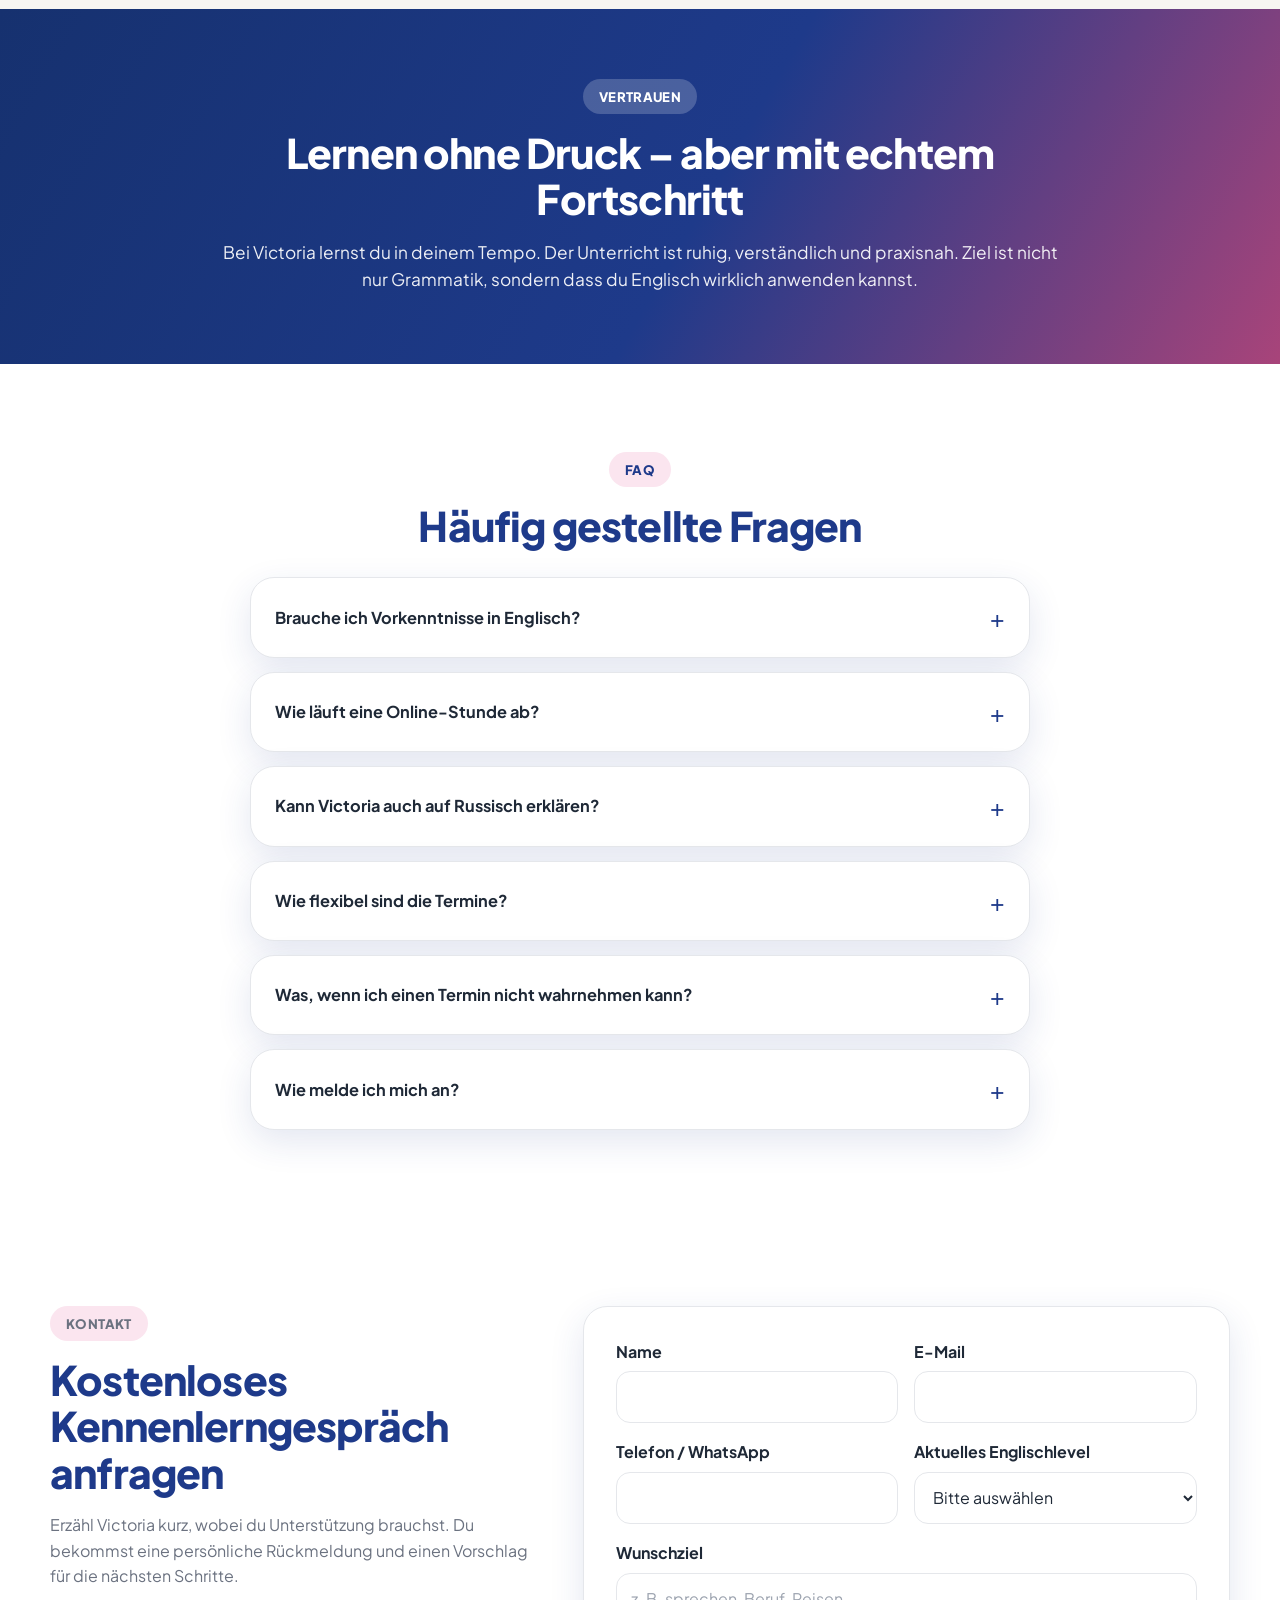
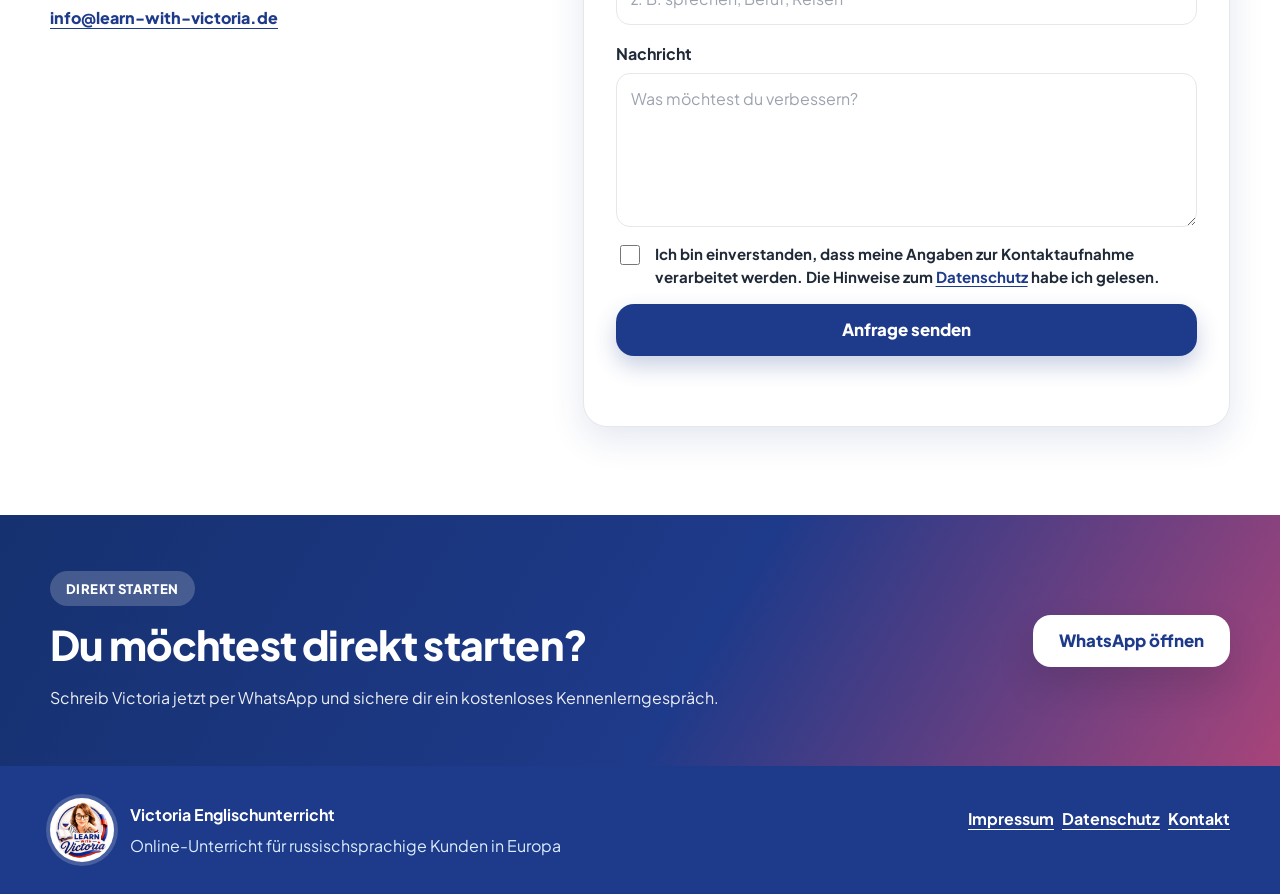
==== commit 91cfff49: "Rebuild design system: Royal Blue / Pastel Pink, Apple/Duolingo-style Replace the magenta palette wi" ====
--- a/index.html
+++ b/index.html
@@ -5,7 +5,7 @@
   <meta name="viewport" content="width=device-width, initial-scale=1.0">
   <title>Englisch lernen mit Victoria | Online-Unterricht für russischsprachige Erwachsene</title>
   <meta name="description" content="Individueller Englischunterricht mit Victoria für russischsprachige Erwachsene in Europa. Online, flexibel und persönlich mit Kennenlerngespräch.">
-  <meta name="theme-color" content="#E6D8F7">
+  <meta name="theme-color" content="#1E3A8A">
   <meta property="og:title" content="Englisch lernen mit Victoria">
   <meta property="og:description" content="Persönlicher Online-Englischunterricht für russischsprachige Erwachsene in Europa.">
   <meta property="og:type" content="website">
@@ -13,6 +13,9 @@
   <meta property="og:image" content="https://www.learn-with-victoria.de/img/victoria-hero.jpg">
   <link rel="canonical" href="https://www.learn-with-victoria.de/">
   <link rel="preload" as="image" href="img/victoria-hero.jpg">
+  <link rel="preconnect" href="https://fonts.googleapis.com">
+  <link rel="preconnect" href="https://fonts.gstatic.com" crossorigin>
+  <link href="https://fonts.googleapis.com/css2?family=Plus+Jakarta+Sans:wght@400;500;600;700;800&display=swap" rel="stylesheet">
   <link rel="stylesheet" href="css/style.css">
   <script type="application/ld+json">
     {
@@ -47,7 +50,9 @@
         <ul>
           <li><a href="#ueber-victoria">Über Victoria</a></li>
           <li><a href="#unterricht">Unterricht</a></li>
-          <li><a href="#ablauf">Ablauf</a></li>
+          <li><a href="#bewertungen">Bewertungen</a></li>
+          <li><a href="#preise">Preise</a></li>
+          <li><a href="#faq">FAQ</a></li>
           <li><a href="#kontakt">Kontakt</a></li>
         </ul>
       </nav>
@@ -66,10 +71,10 @@
             <a class="button button-secondary" href="#kontakt">Kostenloses Kennenlerngespräch sichern</a>
           </div>
           <ul class="hero-highlights" aria-label="Vertrauenselemente">
-            <li>Online-Unterricht</li>
-            <li>Für Anfänger &amp; Fortgeschrittene</li>
-            <li>Russischsprachige Erklärung möglich</li>
-            <li>Flexible Termine</li>
+            <li><span class="icon-badge" aria-hidden="true"><svg viewBox="0 0 24 24" fill="none"><path d="M5 13l4 4L19 7" stroke="currentColor" stroke-width="2.5" stroke-linecap="round" stroke-linejoin="round"/></svg></span>Online-Unterricht</li>
+            <li><span class="icon-badge" aria-hidden="true"><svg viewBox="0 0 24 24" fill="none"><path d="M5 13l4 4L19 7" stroke="currentColor" stroke-width="2.5" stroke-linecap="round" stroke-linejoin="round"/></svg></span>Für Anfänger &amp; Fortgeschrittene</li>
+            <li><span class="icon-badge" aria-hidden="true"><svg viewBox="0 0 24 24" fill="none"><path d="M5 13l4 4L19 7" stroke="currentColor" stroke-width="2.5" stroke-linecap="round" stroke-linejoin="round"/></svg></span>Russischsprachige Erklärung möglich</li>
+            <li><span class="icon-badge" aria-hidden="true"><svg viewBox="0 0 24 24" fill="none"><path d="M5 13l4 4L19 7" stroke="currentColor" stroke-width="2.5" stroke-linecap="round" stroke-linejoin="round"/></svg></span>Flexible Termine</li>
           </ul>
         </div>
 
@@ -80,7 +85,7 @@
     </section>
 
     <section class="section section-white" id="ueber-victoria" aria-labelledby="about-title">
-      <div class="container split-layout">
+      <div class="container split-layout reveal">
         <div class="section-heading">
           <p class="eyebrow">Über Victoria</p>
           <h2 id="about-title">Hallo, ich bin Victoria</h2>
@@ -93,7 +98,7 @@
     </section>
 
     <section class="section section-soft" id="unterricht" aria-labelledby="audience-title">
-      <div class="container">
+      <div class="container reveal">
         <div class="section-heading centered">
           <p class="eyebrow">Für wen ist der Unterricht?</p>
           <h2 id="audience-title">Englisch lernen in deinem Tempo</h2>
@@ -124,47 +129,86 @@
     </section>
 
     <section class="section section-white" id="vorteile" aria-labelledby="benefits-title">
-      <div class="container split-layout">
+      <div class="container split-layout reveal">
         <div class="section-heading">
           <p class="eyebrow">Vorteile</p>
           <h2 id="benefits-title">So wird Lernen klarer und leichter</h2>
           <p>Der Unterricht verbindet Struktur mit persönlicher Begleitung. Du weißt, woran du arbeitest und warum es dir im echten Leben hilft.</p>
         </div>
         <ul class="benefits-list">
-          <li>Persönlicher Online-Unterricht</li>
-          <li>Erklärung auf Russisch möglich</li>
-          <li>Flexible Termine</li>
-          <li>Individueller Lernplan</li>
-          <li>Freundliche Atmosphäre</li>
-          <li>Praktische Übungen statt trockener Theorie</li>
+          <li><span class="icon-badge" aria-hidden="true"><svg viewBox="0 0 24 24" fill="none"><path d="M5 13l4 4L19 7" stroke="currentColor" stroke-width="2.5" stroke-linecap="round" stroke-linejoin="round"/></svg></span>Persönlicher Online-Unterricht</li>
+          <li><span class="icon-badge" aria-hidden="true"><svg viewBox="0 0 24 24" fill="none"><path d="M5 13l4 4L19 7" stroke="currentColor" stroke-width="2.5" stroke-linecap="round" stroke-linejoin="round"/></svg></span>Erklärung auf Russisch möglich</li>
+          <li><span class="icon-badge" aria-hidden="true"><svg viewBox="0 0 24 24" fill="none"><path d="M5 13l4 4L19 7" stroke="currentColor" stroke-width="2.5" stroke-linecap="round" stroke-linejoin="round"/></svg></span>Flexible Termine</li>
+          <li><span class="icon-badge" aria-hidden="true"><svg viewBox="0 0 24 24" fill="none"><path d="M5 13l4 4L19 7" stroke="currentColor" stroke-width="2.5" stroke-linecap="round" stroke-linejoin="round"/></svg></span>Individueller Lernplan</li>
+          <li><span class="icon-badge" aria-hidden="true"><svg viewBox="0 0 24 24" fill="none"><path d="M5 13l4 4L19 7" stroke="currentColor" stroke-width="2.5" stroke-linecap="round" stroke-linejoin="round"/></svg></span>Freundliche Atmosphäre</li>
+          <li><span class="icon-badge" aria-hidden="true"><svg viewBox="0 0 24 24" fill="none"><path d="M5 13l4 4L19 7" stroke="currentColor" stroke-width="2.5" stroke-linecap="round" stroke-linejoin="round"/></svg></span>Praktische Übungen statt trockener Theorie</li>
         </ul>
       </div>
     </section>
 
+    <section class="section section-white" id="online-meetings" aria-labelledby="meetings-title">
+      <div class="container split-layout reveal">
+        <div class="section-heading">
+          <p class="eyebrow">Online Meetings</p>
+          <h2 id="meetings-title">So läuft dein Online-Unterricht ab</h2>
+          <p>Der Unterricht findet live per Videocall statt – persönlich, unkompliziert und ohne technischen Aufwand.</p>
+        </div>
+        <div class="feature-row">
+          <div class="feature">
+            <span class="icon-badge" aria-hidden="true">
+              <svg viewBox="0 0 24 24" fill="none"><path d="M15 10.5V8a2 2 0 0 0-2-2H5a2 2 0 0 0-2 2v8a2 2 0 0 0 2 2h8a2 2 0 0 0 2-2v-2.5l4 3v-9l-4 3Z" stroke="currentColor" stroke-width="1.8" stroke-linecap="round" stroke-linejoin="round"/></svg>
+            </span>
+            <div>
+              <h3>Live per Videocall</h3>
+              <p>Der Unterricht läuft über Zoom oder Google Meet – einfach über den Link beitreten, kein Download nötig.</p>
+            </div>
+          </div>
+          <div class="feature">
+            <span class="icon-badge" aria-hidden="true">
+              <svg viewBox="0 0 24 24" fill="none"><path d="M12 12a4 4 0 1 0 0-8 4 4 0 0 0 0 8Zm-7 8a7 7 0 0 1 14 0" stroke="currentColor" stroke-width="1.8" stroke-linecap="round" stroke-linejoin="round"/></svg>
+            </span>
+            <div>
+              <h3>Persönlicher Kontakt</h3>
+              <p>Die Kamera ist an, damit sich der Unterricht wie ein echtes Gespräch anfühlt statt wie Frontalunterricht.</p>
+            </div>
+          </div>
+          <div class="feature">
+            <span class="icon-badge" aria-hidden="true">
+              <svg viewBox="0 0 24 24" fill="none"><path d="M4 5h16v11H4z" stroke="currentColor" stroke-width="1.8" stroke-linecap="round" stroke-linejoin="round"/><path d="M8 21h8M12 16v5" stroke="currentColor" stroke-width="1.8" stroke-linecap="round" stroke-linejoin="round"/></svg>
+            </span>
+            <div>
+              <h3>Material direkt im Call</h3>
+              <p>Übungen, Texte und Notizen teilt ihr per Bildschirmfreigabe, damit alles anschaulich bleibt.</p>
+            </div>
+          </div>
+        </div>
+      </div>
+    </section>
+
     <section class="section section-soft" id="ablauf" aria-labelledby="process-title">
-      <div class="container">
+      <div class="container reveal">
         <div class="section-heading centered">
           <p class="eyebrow">Ablauf</p>
           <h2 id="process-title">Vom ersten Kontakt bis zum Unterricht</h2>
         </div>
         <div class="steps-grid">
           <article class="step-card">
-            <span>Schritt 1</span>
+            <span aria-hidden="true">1</span>
             <h3>Anfrage senden</h3>
             <p>Schreib Victoria per WhatsApp oder sende das Formular ab.</p>
           </article>
           <article class="step-card">
-            <span>Schritt 2</span>
+            <span aria-hidden="true">2</span>
             <h3>Kennenlerngespräch</h3>
             <p>Ihr besprecht kurz deine Ziele, Fragen und möglichen Termine.</p>
           </article>
           <article class="step-card">
-            <span>Schritt 3</span>
+            <span aria-hidden="true">3</span>
             <h3>Englischlevel einstufen</h3>
             <p>Victoria schaut gemeinsam mit dir, wo du stehst und was du brauchst.</p>
           </article>
           <article class="step-card">
-            <span>Schritt 4</span>
+            <span aria-hidden="true">4</span>
             <h3>Persönlich starten</h3>
             <p>Du beginnst mit deinem individuellen Unterrichtsplan.</p>
           </article>
@@ -172,16 +216,121 @@
       </div>
     </section>
 
+    <section class="section section-white" id="bewertungen" aria-labelledby="reviews-title">
+      <div class="container reveal">
+        <div class="section-heading centered">
+          <p class="eyebrow">Bewertungen</p>
+          <h2 id="reviews-title">Was Schüler:innen sagen</h2>
+        </div>
+        <p class="section-note">Platzhalter: Hier stehen bald echte Stimmen von Victorias Schüler:innen – sobald Bewertungen gesammelt wurden, bitte durch echte Zitate ersetzen.</p>
+        <div class="testimonial-grid">
+          <article class="testimonial-card">
+            <div class="testimonial-stars" aria-hidden="true">★★★★★</div>
+            <p class="testimonial-quote">„[Platzhalter – echte Kundenstimme folgt]“</p>
+            <p class="testimonial-author">[Name], [Land]</p>
+          </article>
+          <article class="testimonial-card">
+            <div class="testimonial-stars" aria-hidden="true">★★★★★</div>
+            <p class="testimonial-quote">„[Platzhalter – echte Kundenstimme folgt]“</p>
+            <p class="testimonial-author">[Name], [Land]</p>
+          </article>
+          <article class="testimonial-card">
+            <div class="testimonial-stars" aria-hidden="true">★★★★★</div>
+            <p class="testimonial-quote">„[Platzhalter – echte Kundenstimme folgt]“</p>
+            <p class="testimonial-author">[Name], [Land]</p>
+          </article>
+        </div>
+      </div>
+    </section>
+
+    <section class="section section-soft" id="preise" aria-labelledby="pricing-title">
+      <div class="container reveal">
+        <div class="section-heading centered">
+          <p class="eyebrow">Preise</p>
+          <h2 id="pricing-title">Investition in dein Englisch</h2>
+        </div>
+        <p class="section-note">Genaue Preise nennt dir Victoria gerne persönlich im kostenlosen Kennenlerngespräch.</p>
+        <div class="pricing-grid">
+          <article class="pricing-card">
+            <p class="pricing-name">Einzelstunde</p>
+            <p class="pricing-price">Preis auf Anfrage</p>
+            <ul class="pricing-features">
+              <li>60 Minuten Live-Unterricht per Video</li>
+              <li>Individueller Fokus auf deine Ziele</li>
+              <li>Flexible Terminwahl</li>
+            </ul>
+            <a class="button button-secondary" href="https://wa.me/4917687841204?text=Hallo%20Victoria%2C%20ich%20h%C3%A4tte%20gerne%20Infos%20zu%20den%20Preisen%20f%C3%BCr%20eine%20Einzelstunde." target="_blank" rel="noopener noreferrer" data-whatsapp-link>Preis erfragen</a>
+          </article>
+          <article class="pricing-card featured">
+            <span class="pricing-badge">Beliebt</span>
+            <p class="pricing-name">5er-Paket</p>
+            <p class="pricing-price">Preis auf Anfrage</p>
+            <ul class="pricing-features">
+              <li>5 × 60 Minuten Live-Unterricht</li>
+              <li>Individueller Lernplan</li>
+              <li>Übungen &amp; Feedback zwischen den Stunden</li>
+            </ul>
+            <a class="button button-primary" href="https://wa.me/4917687841204?text=Hallo%20Victoria%2C%20ich%20h%C3%A4tte%20gerne%20Infos%20zu%20den%20Preisen%20f%C3%BCr%20das%205er-Paket." target="_blank" rel="noopener noreferrer" data-whatsapp-link>Preis erfragen</a>
+          </article>
+          <article class="pricing-card">
+            <p class="pricing-name">10er-Paket</p>
+            <p class="pricing-price">Preis auf Anfrage</p>
+            <ul class="pricing-features">
+              <li>10 × 60 Minuten Live-Unterricht</li>
+              <li>Individueller Lernplan</li>
+              <li>Intensivste Betreuung &amp; schnellster Fortschritt</li>
+            </ul>
+            <a class="button button-secondary" href="https://wa.me/4917687841204?text=Hallo%20Victoria%2C%20ich%20h%C3%A4tte%20gerne%20Infos%20zu%20den%20Preisen%20f%C3%BCr%20das%2010er-Paket." target="_blank" rel="noopener noreferrer" data-whatsapp-link>Preis erfragen</a>
+          </article>
+        </div>
+      </div>
+    </section>
+
     <section class="trust-band" aria-labelledby="trust-title">
-      <div class="container trust-content">
+      <div class="container trust-content reveal">
         <p class="eyebrow">Vertrauen</p>
         <h2 id="trust-title">Lernen ohne Druck – aber mit echtem Fortschritt</h2>
         <p>Bei Victoria lernst du in deinem Tempo. Der Unterricht ist ruhig, verständlich und praxisnah. Ziel ist nicht nur Grammatik, sondern dass du Englisch wirklich anwenden kannst.</p>
       </div>
     </section>
 
+    <section class="section section-white" id="faq" aria-labelledby="faq-title">
+      <div class="container reveal">
+        <div class="section-heading centered">
+          <p class="eyebrow">FAQ</p>
+          <h2 id="faq-title">Häufig gestellte Fragen</h2>
+        </div>
+        <div class="faq-list">
+          <details class="faq-item">
+            <summary>Brauche ich Vorkenntnisse in Englisch?</summary>
+            <p>Nein. Der Unterricht wird an dein aktuelles Niveau angepasst – vom absoluten Anfang bis fortgeschritten.</p>
+          </details>
+          <details class="faq-item">
+            <summary>Wie läuft eine Online-Stunde ab?</summary>
+            <p>Ihr trefft euch live per Videocall. Nach einer kurzen Einstufung arbeitet ihr an den Themen, die für dich gerade am wichtigsten sind.</p>
+          </details>
+          <details class="faq-item">
+            <summary>Kann Victoria auch auf Russisch erklären?</summary>
+            <p>Ja, bei Bedarf erklärt sie schwierige Punkte auf Russisch, damit nichts unklar bleibt.</p>
+          </details>
+          <details class="faq-item">
+            <summary>Wie flexibel sind die Termine?</summary>
+            <p>Termine werden individuell mit dir abgestimmt, damit der Unterricht in deinen Alltag passt.</p>
+          </details>
+          <details class="faq-item">
+            <summary>Was, wenn ich einen Termin nicht wahrnehmen kann?</summary>
+            <p>Sag einfach rechtzeitig Bescheid, dann findet ihr gemeinsam einen neuen Termin.</p>
+          </details>
+          <details class="faq-item">
+            <summary>Wie melde ich mich an?</summary>
+            <p>Schreib Victoria per WhatsApp oder über das Kontaktformular – danach vereinbart ihr ein kostenloses Kennenlerngespräch.</p>
+          </details>
+        </div>
+      </div>
+    </section>
+
     <section class="section section-white" id="kontakt" aria-labelledby="contact-title">
-      <div class="container contact-layout">
+      <div class="container contact-layout reveal">
         <div class="contact-intro">
           <p class="eyebrow">Kontakt</p>
           <h2 id="contact-title">Kostenloses Kennenlerngespräch anfragen</h2>
@@ -232,7 +381,7 @@
     </section>
 
     <section class="whatsapp-cta" aria-labelledby="whatsapp-title">
-      <div class="container cta-content">
+      <div class="container cta-content reveal">
         <div>
           <p class="eyebrow">Direkt starten</p>
           <h2 id="whatsapp-title">Du möchtest direkt starten?</h2>
--- a/css/style.css
+++ b/css/style.css
@@ -1,25 +1,41 @@
 /* ==========================================================================
-   learn-with-victoria.de
+   learn-with-victoria.de – Design System: Royal Blue / Pastel Pink / Light
    ========================================================================== */
 
 :root {
-  --color-primary: #EE3224;
-  --color-primary-strong: #B8241B;
-  --color-secondary: #C9A0DC;
-  --color-bg-alt: #E6D8F7;
-  --color-accent: #D86BB5;
-  --color-magenta: #A6236F;
-  --color-magenta-deep: #6B1B4E;
-  --color-focus: rgba(216, 107, 181, 0.45);
-  --color-text: #222222;
-  --color-muted: #5E5564;
+  --color-primary: #1E3A8A;
+  --color-primary-hover: #16316F;
+  --color-russian-blue: #1D4ED8;
+  --color-russian-red: #E53935;
+  --color-pink: #E88DB4;
+  --color-pink-deep: #B03E78;
+  --color-pink-light: #FBE5EF;
+  --color-blue-light: #DCEEFF;
+  --color-bg: #FAFAFC;
+  --color-bg-alt: #F7F5F2;
+  --color-card: #FFFFFF;
   --color-white: #FFFFFF;
-  --color-surface: #FFF9FD;
-  --color-border: #E0CDEC;
-  --shadow-soft: 0 18px 46px rgba(67, 30, 83, 0.13);
-  --shadow-small: 0 10px 24px rgba(67, 30, 83, 0.1);
-  --radius-card: 8px;
-  --font-base: "Segoe UI", Arial, Helvetica, sans-serif;
+  --color-text: #1F2937;
+  --color-muted: #6B7280;
+  --color-border: #E5E7EB;
+
+  --gradient-blue-pink: linear-gradient(90deg, #1E3A8A 0%, #E88DB4 100%);
+  --gradient-banner: linear-gradient(120deg, #16316F 0%, #1E3A8A 55%, #A8447A 100%);
+  --gradient-russian: linear-gradient(90deg, #FFFFFF 0%, #1D4ED8 50%, #E53935 100%);
+
+  --radius-button: 18px;
+  --radius-card: 24px;
+  --radius-image: 28px;
+  --radius-control: 14px;
+  --radius-row: 16px;
+  --radius-pill: 999px;
+
+  --shadow-card: 0 12px 35px rgba(30, 58, 138, 0.12);
+  --shadow-card-hover: 0 20px 45px rgba(30, 58, 138, 0.18);
+  --shadow-soft: 0 30px 60px rgba(30, 58, 138, 0.16);
+  --shadow-button: 0 10px 22px rgba(30, 58, 138, 0.24);
+
+  --font-base: "Plus Jakarta Sans", "Segoe UI", Arial, Helvetica, sans-serif;
   --max-width: 1180px;
 }
 
@@ -50,9 +66,11 @@
   margin: 0;
   font-family: var(--font-base);
   color: var(--color-text);
-  background: #F7F0FC;
+  background: var(--color-bg);
   line-height: 1.6;
   text-rendering: optimizeLegibility;
+  -webkit-font-smoothing: antialiased;
+  -moz-osx-font-smoothing: grayscale;
 }
 
 img {
@@ -81,7 +99,7 @@
 }
 
 :focus-visible {
-  outline: 3px solid var(--color-focus);
+  outline: 3px solid rgba(30, 58, 138, 0.35);
   outline-offset: 4px;
 }
 
@@ -96,24 +114,40 @@
   left: 12px;
   z-index: 100;
   transform: translateY(-140%);
-  background: var(--color-text);
+  background: var(--color-primary);
   color: var(--color-white);
   padding: 10px 14px;
-  border-radius: var(--radius-card);
+  border-radius: 10px;
   font-weight: 700;
 }
 
 .skip-link:focus {
   transform: translateY(0);
 }
+
+/* --- Reveal-on-scroll (progressive enhancement, no-JS shows content as-is) - */
+
+html.js .reveal {
+  opacity: 0;
+  transform: translateY(26px);
+  transition: opacity 0.7s ease, transform 0.7s ease;
+}
+
+html.js .reveal.is-visible {
+  opacity: 1;
+  transform: translateY(0);
+}
+
+/* --- Header ---------------------------------------------------------------- */
 
 .site-header {
   position: sticky;
   top: 0;
   z-index: 30;
-  background: rgba(255, 255, 255, 0.9);
-  border-bottom: 1px solid rgba(224, 205, 236, 0.9);
-  backdrop-filter: blur(18px);
+  background: rgba(255, 255, 255, 0.78);
+  border-bottom: 1px solid var(--color-border);
+  backdrop-filter: blur(20px) saturate(160%);
+  -webkit-backdrop-filter: blur(20px) saturate(160%);
 }
 
 .header-inner,
@@ -171,19 +205,20 @@
 .main-nav a {
   display: block;
   min-height: 42px;
-  padding: 10px 12px;
-  border-radius: 999px;
+  padding: 10px 14px;
+  border-radius: var(--radius-pill);
   color: var(--color-text);
   font-size: 0.95rem;
   font-weight: 700;
   white-space: nowrap;
+  transition: background 160ms ease, color 160ms ease;
 }
 
 .main-nav a:hover,
 .main-nav a:focus-visible,
 .main-nav a[aria-current="page"] {
-  background: rgba(201, 160, 220, 0.28);
-  color: var(--color-magenta-deep);
+  background: var(--color-blue-light);
+  color: var(--color-primary);
 }
 
 body:not(.landing-page) main {
@@ -192,12 +227,14 @@
 }
 
 body:not(.landing-page) main .container {
-  background: var(--color-white);
+  background: var(--color-card);
   border: 1px solid var(--color-border);
   border-radius: var(--radius-card);
-  box-shadow: var(--shadow-small);
-  padding: 32px;
-}
+  box-shadow: var(--shadow-card);
+  padding: 40px;
+}
+
+/* --- Typography -------------------------------------------------------------- */
 
 h1,
 h2,
@@ -209,7 +246,15 @@
 h1,
 h2,
 h3 {
-  line-height: 1.12;
+  line-height: 1.14;
+  font-weight: 800;
+  letter-spacing: -0.02em;
+  color: var(--color-primary);
+}
+
+h3 {
+  letter-spacing: -0.01em;
+  color: var(--color-text);
 }
 
 h1 {
@@ -233,22 +278,47 @@
 }
 
 .eyebrow {
-  margin-bottom: 12px;
-  color: var(--color-magenta-deep);
-  font-size: 0.9rem;
+  display: inline-block;
+  margin-bottom: 16px;
+  padding: 7px 16px;
+  border-radius: var(--radius-pill);
+  background: var(--color-pink-light);
+  color: var(--color-primary);
+  font-size: 0.82rem;
   font-weight: 800;
   text-transform: uppercase;
-  letter-spacing: 0;
-}
+  letter-spacing: 0.03em;
+}
+
+/* --- Icons -------------------------------------------------------------------- */
+
+.icon-badge {
+  display: inline-flex;
+  flex: 0 0 44px;
+  width: 44px;
+  height: 44px;
+  align-items: center;
+  justify-content: center;
+  border-radius: 50%;
+  background: var(--color-pink-light);
+  color: var(--color-primary);
+}
+
+.icon-badge svg {
+  width: 20px;
+  height: 20px;
+}
+
+/* --- Buttons ------------------------------------------------------------------ */
 
 .button {
   display: inline-flex;
   align-items: center;
   justify-content: center;
   min-height: 52px;
-  padding: 14px 22px;
+  padding: 14px 26px;
   border: 0;
-  border-radius: 999px;
+  border-radius: var(--radius-button);
   font-size: 1.05rem;
   font-weight: 800;
   line-height: 1.2;
@@ -257,44 +327,50 @@
 }
 
 .button:hover {
-  transform: translateY(-1px);
+  transform: scale(1.03);
 }
 
 .button-primary {
   color: var(--color-white);
-  background: linear-gradient(135deg, var(--color-magenta-deep), var(--color-magenta));
-  box-shadow: 0 14px 28px rgba(107, 27, 78, 0.28);
+  background: var(--color-primary);
+  box-shadow: var(--shadow-button);
 }
 
 .button-primary:hover {
-  box-shadow: 0 18px 34px rgba(107, 27, 78, 0.34);
+  background: var(--color-primary-hover);
+  box-shadow: 0 16px 30px rgba(30, 58, 138, 0.3);
 }
 
 .button-secondary {
-  color: var(--color-text);
+  color: var(--color-primary);
   background: var(--color-white);
-  border: 1px solid rgba(216, 107, 181, 0.32);
-  box-shadow: var(--shadow-small);
+  border: 1px solid var(--color-border);
+  box-shadow: var(--shadow-card);
+}
+
+.button-secondary:hover {
+  background: var(--color-blue-light);
 }
 
 .button-light {
-  color: var(--color-magenta-deep);
+  color: var(--color-primary);
   background: var(--color-white);
-  box-shadow: 0 18px 36px rgba(107, 27, 78, 0.16);
+  box-shadow: 0 18px 36px rgba(17, 24, 39, 0.16);
 }
 
 .text-link {
-  color: var(--color-magenta-deep);
+  color: var(--color-primary);
   font-weight: 800;
   text-decoration: underline;
   text-underline-offset: 4px;
 }
 
+/* --- Hero ----------------------------------------------------------------------- */
+
 .hero-section {
   overflow: hidden;
   padding: 42px 0 64px;
-  background:
-    linear-gradient(145deg, var(--color-bg-alt) 0%, var(--color-white) 57%, #FCE4F3 100%);
+  background: linear-gradient(160deg, var(--color-blue-light) 0%, var(--color-bg) 45%, var(--color-pink-light) 100%);
 }
 
 .hero-grid {
@@ -306,7 +382,8 @@
 .hero-subheadline {
   max-width: 720px;
   color: var(--color-muted);
-  font-size: 1.08rem;
+  font-size: 1.125rem;
+  line-height: 1.7;
 }
 
 .hero-actions {
@@ -317,7 +394,7 @@
 
 .hero-highlights {
   display: grid;
-  gap: 10px;
+  gap: 12px;
   margin: 0;
   padding: 0;
   list-style: none;
@@ -326,35 +403,25 @@
 .hero-highlights li {
   display: flex;
   align-items: center;
-  gap: 10px;
+  gap: 14px;
   min-height: 50px;
-  padding: 12px 14px;
-  background: rgba(255, 255, 255, 0.76);
+  padding: 10px 16px 10px 10px;
+  background: rgba(255, 255, 255, 0.8);
   border: 1px solid rgba(255, 255, 255, 0.95);
-  border-radius: var(--radius-card);
-  box-shadow: var(--shadow-small);
+  border-radius: var(--radius-row);
+  box-shadow: var(--shadow-card);
   color: var(--color-text);
   font-weight: 700;
-}
-
-.hero-highlights li::before,
-.benefits-list li::before {
-  content: "";
-  flex: 0 0 12px;
-  width: 12px;
-  height: 12px;
-  border-radius: 999px;
-  background: linear-gradient(135deg, var(--color-magenta), var(--color-accent));
-  box-shadow: 0 0 0 4px rgba(216, 107, 181, 0.14);
 }
 
 .hero-media {
   width: min(100%, 430px);
   margin: 0 auto;
   padding: 8px;
-  background: linear-gradient(145deg, var(--color-white), #F7E6F5 48%, #F0C9EA);
+  overflow: hidden;
+  background: linear-gradient(145deg, var(--color-white), var(--color-blue-light) 48%, var(--color-pink-light));
   border: 1px solid rgba(255, 255, 255, 0.8);
-  border-radius: var(--radius-card);
+  border-radius: var(--radius-image);
   box-shadow: var(--shadow-soft);
 }
 
@@ -364,19 +431,26 @@
   height: auto;
   object-fit: cover;
   object-position: center top;
-  border-radius: 6px;
-}
+  border-radius: 20px;
+  transition: transform 500ms ease;
+}
+
+.hero-media:hover img {
+  transform: scale(1.04);
+}
+
+/* --- Sections ------------------------------------------------------------------- */
 
 .section {
   padding: 64px 0;
 }
 
 .section-white {
-  background: var(--color-white);
+  background: var(--color-card);
 }
 
 .section-soft {
-  background: linear-gradient(180deg, #F6EEFC 0%, #FFF7FD 100%);
+  background: var(--color-bg-alt);
 }
 
 .section-heading {
@@ -388,6 +462,15 @@
   text-align: center;
 }
 
+.section-note {
+  max-width: 640px;
+  margin: 0 auto 32px;
+  text-align: center;
+  color: var(--color-muted);
+  font-size: 0.92rem;
+  font-style: italic;
+}
+
 .split-layout {
   display: grid;
   gap: 28px;
@@ -395,7 +478,8 @@
 
 .text-content {
   color: var(--color-muted);
-  font-size: 1.05rem;
+  font-size: 1.125rem;
+  line-height: 1.7;
 }
 
 .text-content p:last-child,
@@ -405,24 +489,41 @@
   margin-bottom: 0;
 }
 
+/* --- Cards --------------------------------------------------------------------- */
+
 .card-grid,
-.steps-grid {
-  display: grid;
-  gap: 16px;
+.steps-grid,
+.testimonial-grid,
+.pricing-grid {
+  display: grid;
+  gap: 20px;
 }
 
 .info-card,
 .step-card,
-.contact-form {
-  background: var(--color-white);
-  border: 1px solid rgba(224, 205, 236, 0.86);
+.contact-form,
+.testimonial-card,
+.pricing-card {
+  background: var(--color-card);
+  border: 1px solid var(--color-border);
   border-radius: var(--radius-card);
-  box-shadow: var(--shadow-small);
+  box-shadow: var(--shadow-card);
+  transition: transform 220ms ease, box-shadow 220ms ease;
+}
+
+.info-card:hover,
+.step-card:hover,
+.testimonial-card:hover,
+.pricing-card:hover {
+  transform: translateY(-6px);
+  box-shadow: var(--shadow-card-hover);
 }
 
 .info-card,
-.step-card {
-  padding: 24px;
+.step-card,
+.testimonial-card,
+.pricing-card {
+  padding: 32px;
 }
 
 .info-card p,
@@ -435,9 +536,9 @@
   display: block;
   width: 42px;
   height: 6px;
-  margin-bottom: 18px;
-  border-radius: 999px;
-  background: linear-gradient(90deg, var(--color-magenta), var(--color-accent), var(--color-secondary));
+  margin-bottom: 20px;
+  border-radius: var(--radius-pill);
+  background: var(--gradient-blue-pink);
 }
 
 .benefits-list {
@@ -451,31 +552,205 @@
 .benefits-list li {
   display: flex;
   align-items: center;
-  gap: 12px;
+  gap: 14px;
   min-height: 56px;
-  padding: 14px 16px;
-  background: #FFF7FD;
-  border: 1px solid rgba(224, 205, 236, 0.86);
-  border-radius: var(--radius-card);
+  padding: 12px 16px;
+  background: var(--color-card);
+  border: 1px solid var(--color-border);
+  border-radius: var(--radius-row);
   color: var(--color-text);
   font-weight: 700;
 }
 
 .step-card span {
   display: inline-flex;
-  margin-bottom: 14px;
-  padding: 6px 10px;
-  border-radius: 999px;
-  color: var(--color-magenta-deep);
-  background: rgba(166, 35, 111, 0.12);
-  font-size: 0.86rem;
+  align-items: center;
+  justify-content: center;
+  width: 48px;
+  height: 48px;
+  margin-bottom: 16px;
+  border-radius: 50%;
+  background: var(--color-pink-light);
+  color: var(--color-primary);
+  font-size: 1.15rem;
   font-weight: 800;
 }
+
+/* --- Feature row (Online-Meetings) ---------------------------------------------- */
+
+.feature-row {
+  display: grid;
+  gap: 24px;
+  margin-top: 8px;
+}
+
+.feature {
+  display: flex;
+  gap: 16px;
+  align-items: flex-start;
+}
+
+.feature h3 {
+  margin-bottom: 4px;
+  font-size: 1.05rem;
+}
+
+.feature p {
+  margin-bottom: 0;
+  color: var(--color-muted);
+}
+
+/* --- Testimonials ---------------------------------------------------------------- */
+
+.testimonial-card {
+  display: flex;
+  flex-direction: column;
+  gap: 16px;
+}
+
+.testimonial-stars {
+  color: var(--color-pink-deep);
+  font-size: 1.1rem;
+  letter-spacing: 2px;
+}
+
+.testimonial-quote {
+  margin: 0;
+  color: var(--color-text);
+  font-size: 1.05rem;
+  font-style: italic;
+}
+
+.testimonial-author {
+  margin: 0;
+  color: var(--color-muted);
+  font-weight: 700;
+  font-style: normal;
+  font-size: 0.92rem;
+}
+
+/* --- Pricing ------------------------------------------------------------------------ */
+
+.pricing-card {
+  position: relative;
+  display: flex;
+  flex-direction: column;
+  gap: 16px;
+}
+
+.pricing-card.featured {
+  border-color: var(--color-primary);
+  box-shadow: var(--shadow-card-hover);
+}
+
+.pricing-badge {
+  position: absolute;
+  top: -14px;
+  right: 28px;
+  padding: 6px 14px;
+  border-radius: var(--radius-pill);
+  background: var(--color-pink-deep);
+  color: var(--color-white);
+  font-size: 0.78rem;
+  font-weight: 800;
+}
+
+.pricing-name {
+  margin: 0;
+  font-size: 1.2rem;
+}
+
+.pricing-price {
+  margin: 0;
+  font-size: 1.35rem;
+  color: var(--color-primary);
+}
+
+.pricing-features {
+  list-style: none;
+  margin: 0;
+  padding: 0;
+  display: grid;
+  gap: 10px;
+  color: var(--color-muted);
+  font-size: 0.95rem;
+}
+
+.pricing-features li {
+  display: flex;
+  gap: 10px;
+  align-items: flex-start;
+}
+
+.pricing-features li::before {
+  content: "✓";
+  color: var(--color-primary);
+  font-weight: 800;
+  flex: 0 0 auto;
+}
+
+.pricing-card .button {
+  margin-top: auto;
+}
+
+/* --- FAQ ------------------------------------------------------------------------------ */
+
+.faq-list {
+  display: grid;
+  gap: 14px;
+  max-width: 780px;
+  margin: 0 auto;
+}
+
+.faq-item {
+  background: var(--color-card);
+  border: 1px solid var(--color-border);
+  border-radius: var(--radius-card);
+  box-shadow: var(--shadow-card);
+}
+
+.faq-item summary {
+  cursor: pointer;
+  list-style: none;
+  display: flex;
+  align-items: center;
+  justify-content: space-between;
+  gap: 16px;
+  padding: 20px 24px;
+  font-weight: 700;
+  font-size: 1.02rem;
+  color: var(--color-text);
+}
+
+.faq-item summary::-webkit-details-marker {
+  display: none;
+}
+
+.faq-item summary::after {
+  content: "+";
+  flex: 0 0 auto;
+  font-size: 1.5rem;
+  font-weight: 400;
+  color: var(--color-primary);
+  transition: transform 220ms ease;
+}
+
+.faq-item[open] summary::after {
+  transform: rotate(45deg);
+}
+
+.faq-item p {
+  margin: 0;
+  padding: 0 24px 22px;
+  color: var(--color-muted);
+}
+
+/* --- Trust band / WhatsApp CTA (Blau-Pink-Verlauf) -------------------------------------- */
 
 .trust-band {
   padding: 70px 0;
   color: var(--color-white);
-  background: linear-gradient(135deg, #7C285D 0%, var(--color-magenta-deep) 100%);
+  background: var(--gradient-banner);
 }
 
 .trust-content {
@@ -484,7 +759,8 @@
 }
 
 .trust-content .eyebrow {
-  color: #FFE9F7;
+  background: rgba(255, 255, 255, 0.2);
+  color: var(--color-white);
 }
 
 .trust-content h2 {
@@ -493,9 +769,11 @@
 
 .trust-content p:last-child {
   margin-bottom: 0;
-  color: #FFF3FA;
+  color: rgba(255, 255, 255, 0.92);
   font-size: 1.08rem;
 }
+
+/* --- Contact ------------------------------------------------------------------------------ */
 
 .contact-layout {
   display: grid;
@@ -513,7 +791,7 @@
 .contact-form {
   display: grid;
   gap: 16px;
-  padding: 22px;
+  padding: 28px;
 }
 
 .form-row {
@@ -535,8 +813,8 @@
   padding: 12px 14px;
   color: var(--color-text);
   background: var(--color-white);
-  border: 1px solid #CDBAD9;
-  border-radius: var(--radius-card);
+  border: 1px solid var(--color-border);
+  border-radius: var(--radius-control);
 }
 
 .form-row textarea {
@@ -547,13 +825,13 @@
 .form-row input:focus,
 .form-row select:focus,
 .form-row textarea:focus {
-  border-color: var(--color-accent);
-  outline: 3px solid rgba(216, 107, 181, 0.22);
+  border-color: var(--color-primary);
+  outline: 3px solid rgba(30, 58, 138, 0.16);
 }
 
 .form-row input::placeholder,
 .form-row textarea::placeholder {
-  color: #827589;
+  color: #9CA3AF;
 }
 
 .privacy-check {
@@ -569,11 +847,11 @@
   width: 20px;
   height: 20px;
   margin-top: 2px;
-  accent-color: var(--color-accent);
+  accent-color: var(--color-primary);
 }
 
 .privacy-check a {
-  color: var(--color-magenta-deep);
+  color: var(--color-primary);
   text-decoration: underline;
   text-underline-offset: 3px;
 }
@@ -585,14 +863,14 @@
 .form-status {
   min-height: 22px;
   margin: 0;
-  color: #245A36;
+  color: #1E7A46;
   font-weight: 700;
 }
 
 .whatsapp-cta {
   padding: 56px 0;
   color: var(--color-white);
-  background: linear-gradient(135deg, var(--color-magenta-deep) 0%, var(--color-magenta) 100%);
+  background: var(--gradient-banner);
 }
 
 .cta-content {
@@ -602,7 +880,8 @@
 }
 
 .cta-content .eyebrow {
-  color: #FFE9F7;
+  background: rgba(255, 255, 255, 0.2);
+  color: var(--color-white);
 }
 
 .cta-content h2 {
@@ -611,12 +890,14 @@
 
 .cta-content p {
   max-width: 680px;
-  color: #FFF3FA;
-}
+  color: rgba(255, 255, 255, 0.92);
+}
+
+/* --- Footer ------------------------------------------------------------------------------------ */
 
 .site-footer {
   padding: 32px 0;
-  background: var(--color-magenta-deep);
+  background: var(--color-primary);
   color: var(--color-white);
 }
 
@@ -637,13 +918,13 @@
   height: 64px;
   padding: 3px;
   background: var(--color-white);
-  border-radius: 999px;
-  box-shadow: 0 0 0 4px rgba(230, 216, 247, 0.35), var(--shadow-small);
+  border-radius: 50%;
+  box-shadow: 0 0 0 4px rgba(255, 255, 255, 0.18);
 }
 
 .site-footer p {
   margin: 6px 0 0;
-  color: #F5DEEF;
+  color: var(--color-blue-light);
 }
 
 .site-footer ul {
@@ -672,10 +953,15 @@
   max-width: calc(100vw - 32px);
   padding: 12px 18px;
   color: var(--color-white);
-  background: linear-gradient(135deg, var(--color-magenta-deep), var(--color-magenta));
-  border-radius: 999px;
-  box-shadow: 0 14px 32px rgba(107, 27, 78, 0.34);
+  background: var(--color-pink-deep);
+  border-radius: var(--radius-pill);
+  box-shadow: 0 14px 32px rgba(176, 62, 120, 0.45);
   font-weight: 800;
+  transition: transform 180ms ease, box-shadow 180ms ease;
+}
+
+.sticky-whatsapp:hover {
+  transform: scale(1.04);
 }
 
 .sticky-whatsapp span {
@@ -683,11 +969,13 @@
   width: 28px;
   height: 28px;
   place-items: center;
-  border-radius: 999px;
-  color: var(--color-magenta-deep);
+  border-radius: 50%;
+  color: var(--color-pink-deep);
   background: var(--color-white);
   font-size: 0.78rem;
 }
+
+/* --- Responsive ------------------------------------------------------------------------------------ */
 
 @media (min-width: 700px) {
   .header-inner,
@@ -706,13 +994,19 @@
   .hero-highlights,
   .card-grid,
   .steps-grid,
-  .benefits-list {
+  .benefits-list,
+  .testimonial-grid,
+  .pricing-grid {
     grid-template-columns: repeat(2, minmax(0, 1fr));
+  }
+
+  .feature-row {
+    grid-template-columns: repeat(3, minmax(0, 1fr));
   }
 
   .contact-form {
     grid-template-columns: repeat(2, minmax(0, 1fr));
-    padding: 28px;
+    padding: 32px;
   }
 
   .form-row:nth-of-type(5),
@@ -761,10 +1055,6 @@
     padding: 10px;
     font-size: 0.9rem;
     line-height: 1.35;
-  }
-
-  .hero-highlights li::before {
-    margin-top: 4px;
   }
 
   .hero-media {
@@ -774,7 +1064,7 @@
     width: 78px;
     margin: 0;
     padding: 5px;
-    box-shadow: 0 12px 28px rgba(67, 30, 83, 0.14);
+    box-shadow: 0 12px 28px rgba(30, 58, 138, 0.18);
   }
 }
 
@@ -809,6 +1099,10 @@
   .four-columns,
   .steps-grid {
     grid-template-columns: repeat(4, minmax(0, 1fr));
+  }
+
+  .pricing-grid {
+    grid-template-columns: repeat(3, minmax(0, 1fr));
   }
 
   .contact-layout {
@@ -864,7 +1158,7 @@
     min-height: 58px;
     padding: 0;
     justify-content: center;
-    border-radius: 999px;
+    border-radius: 50%;
     font-size: 0;
   }
 
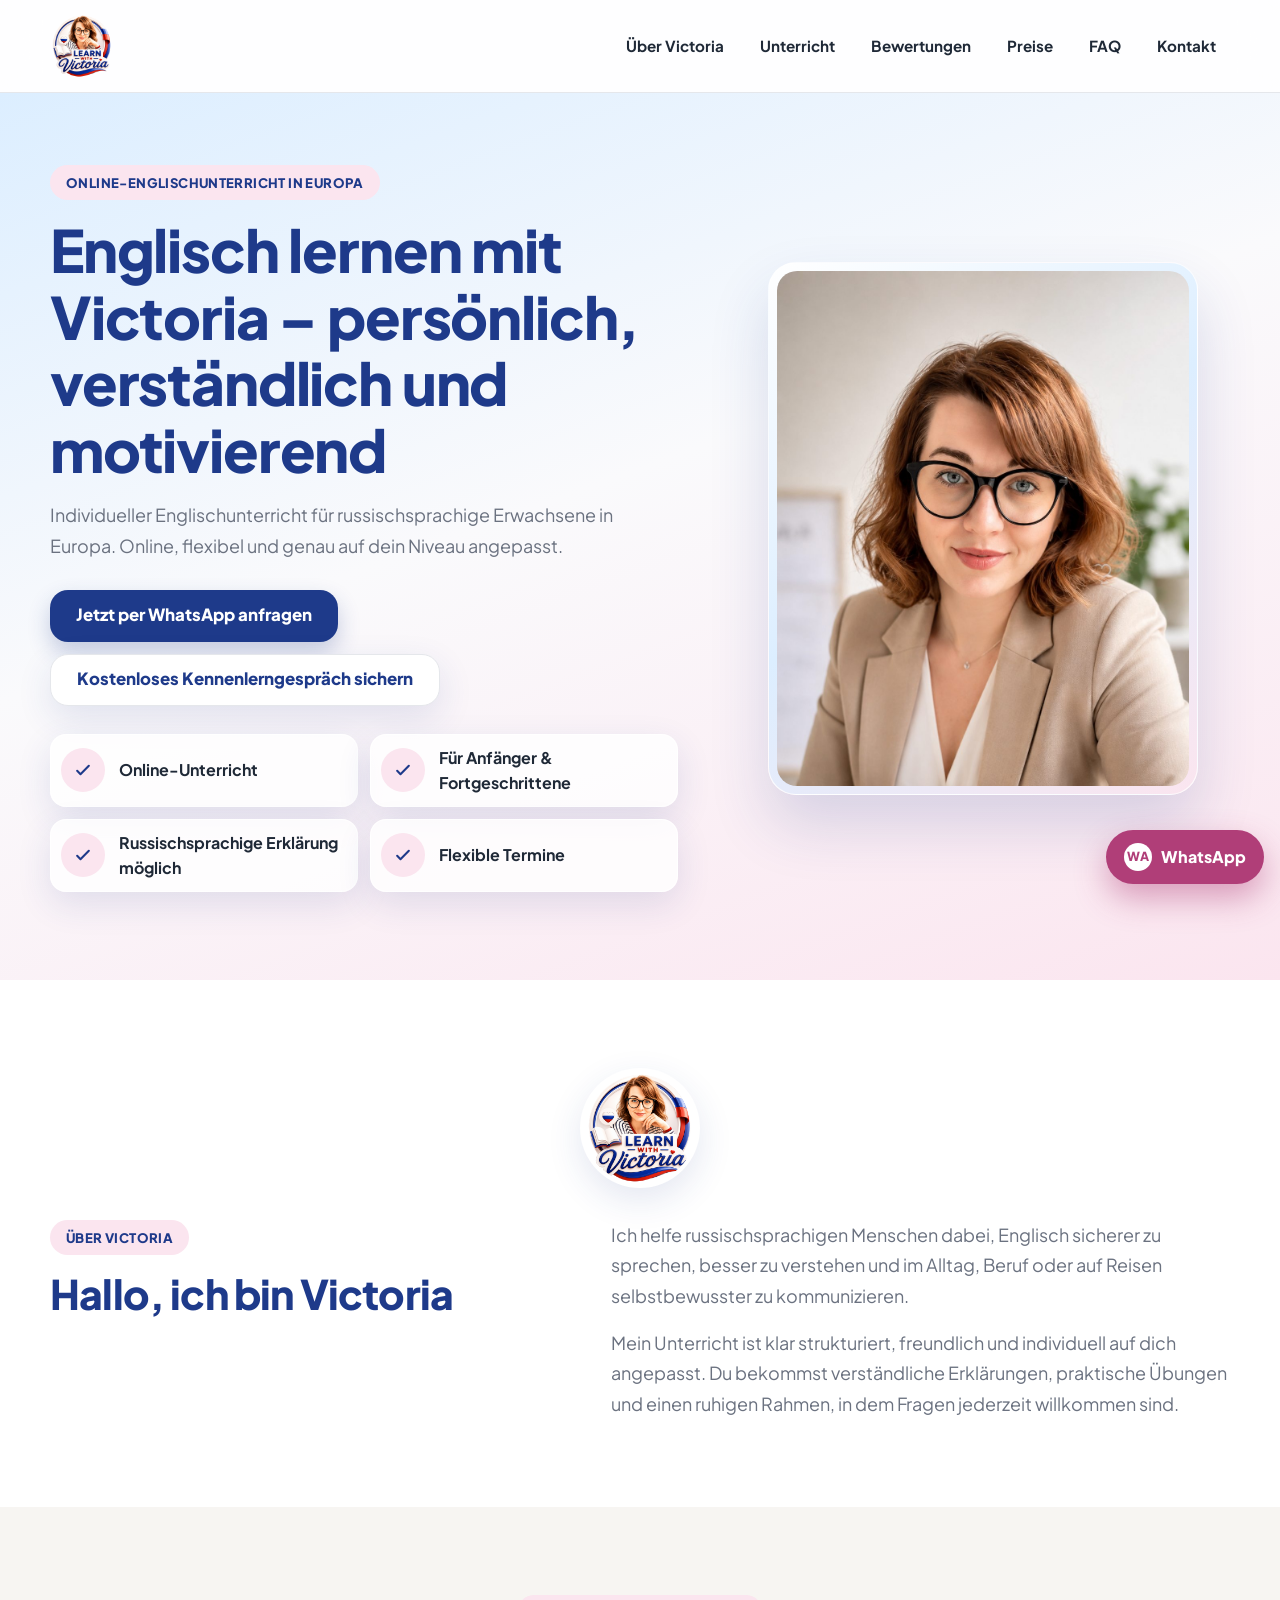
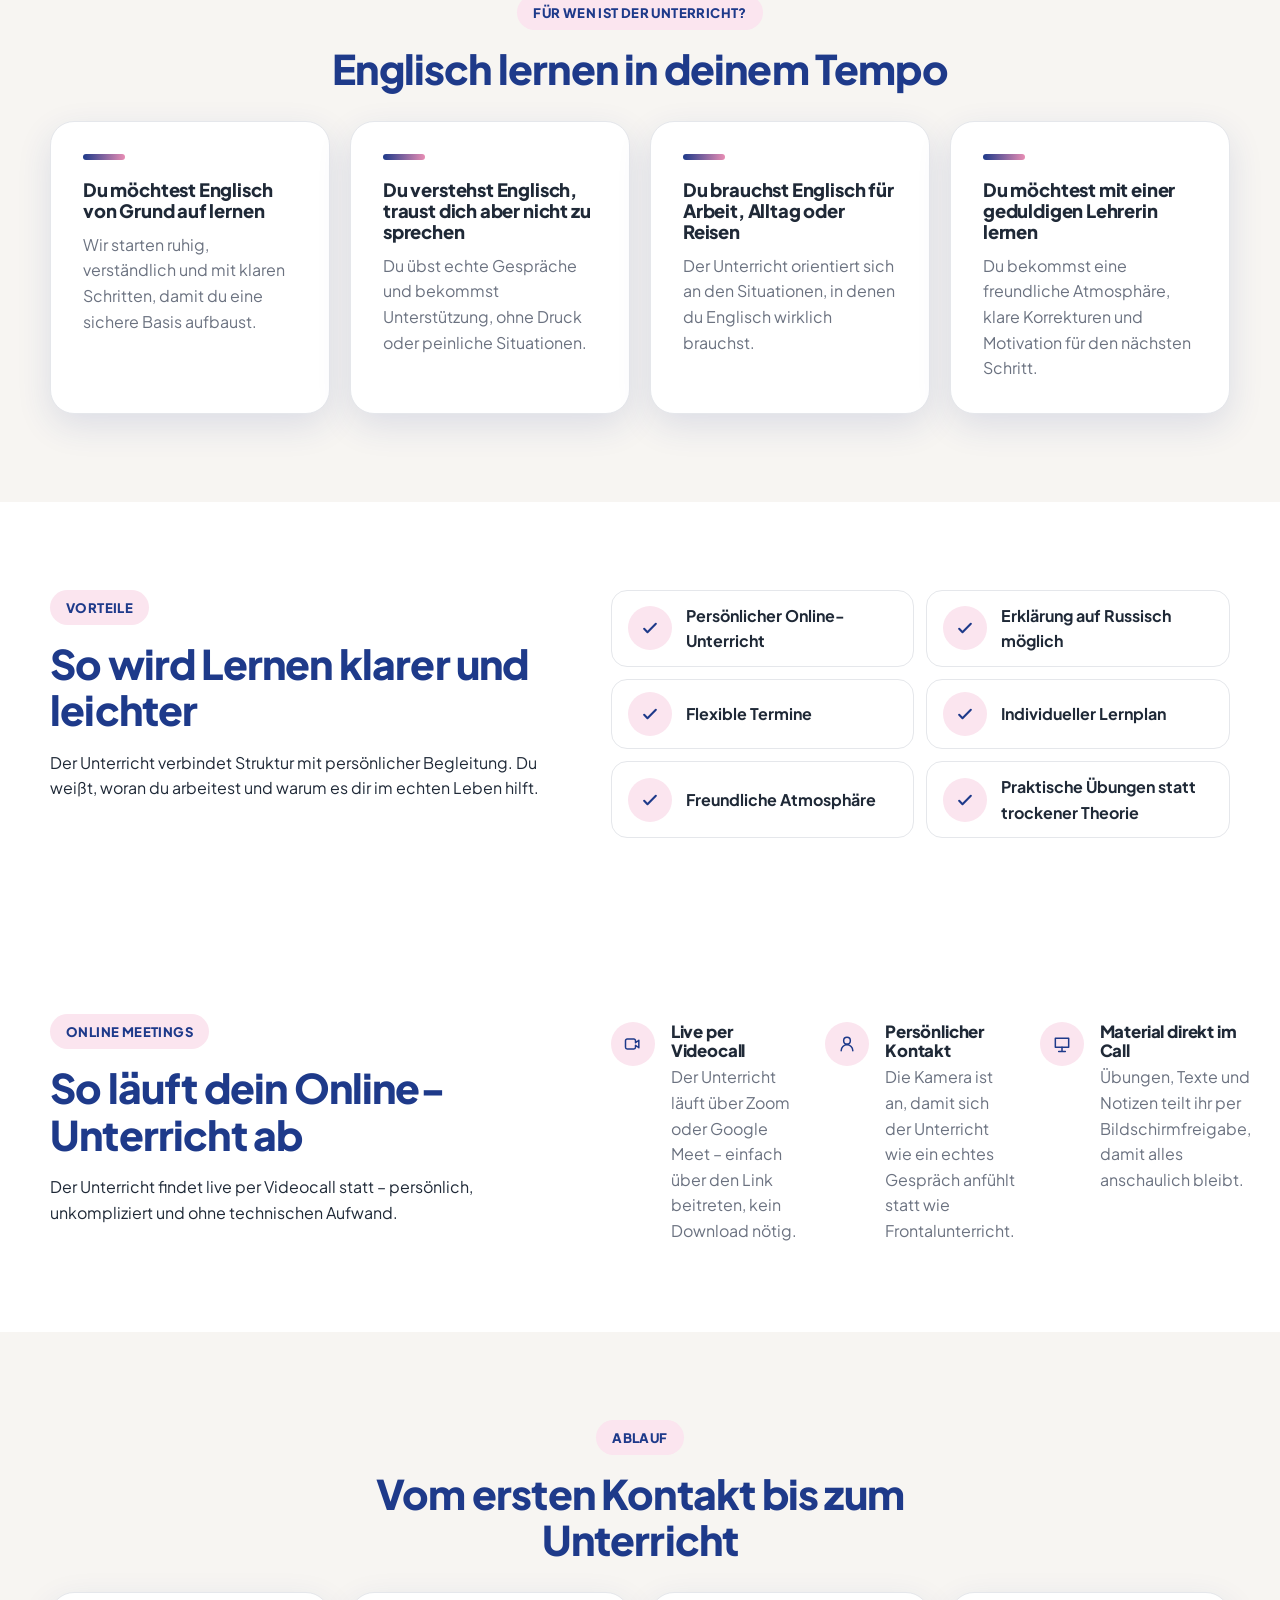
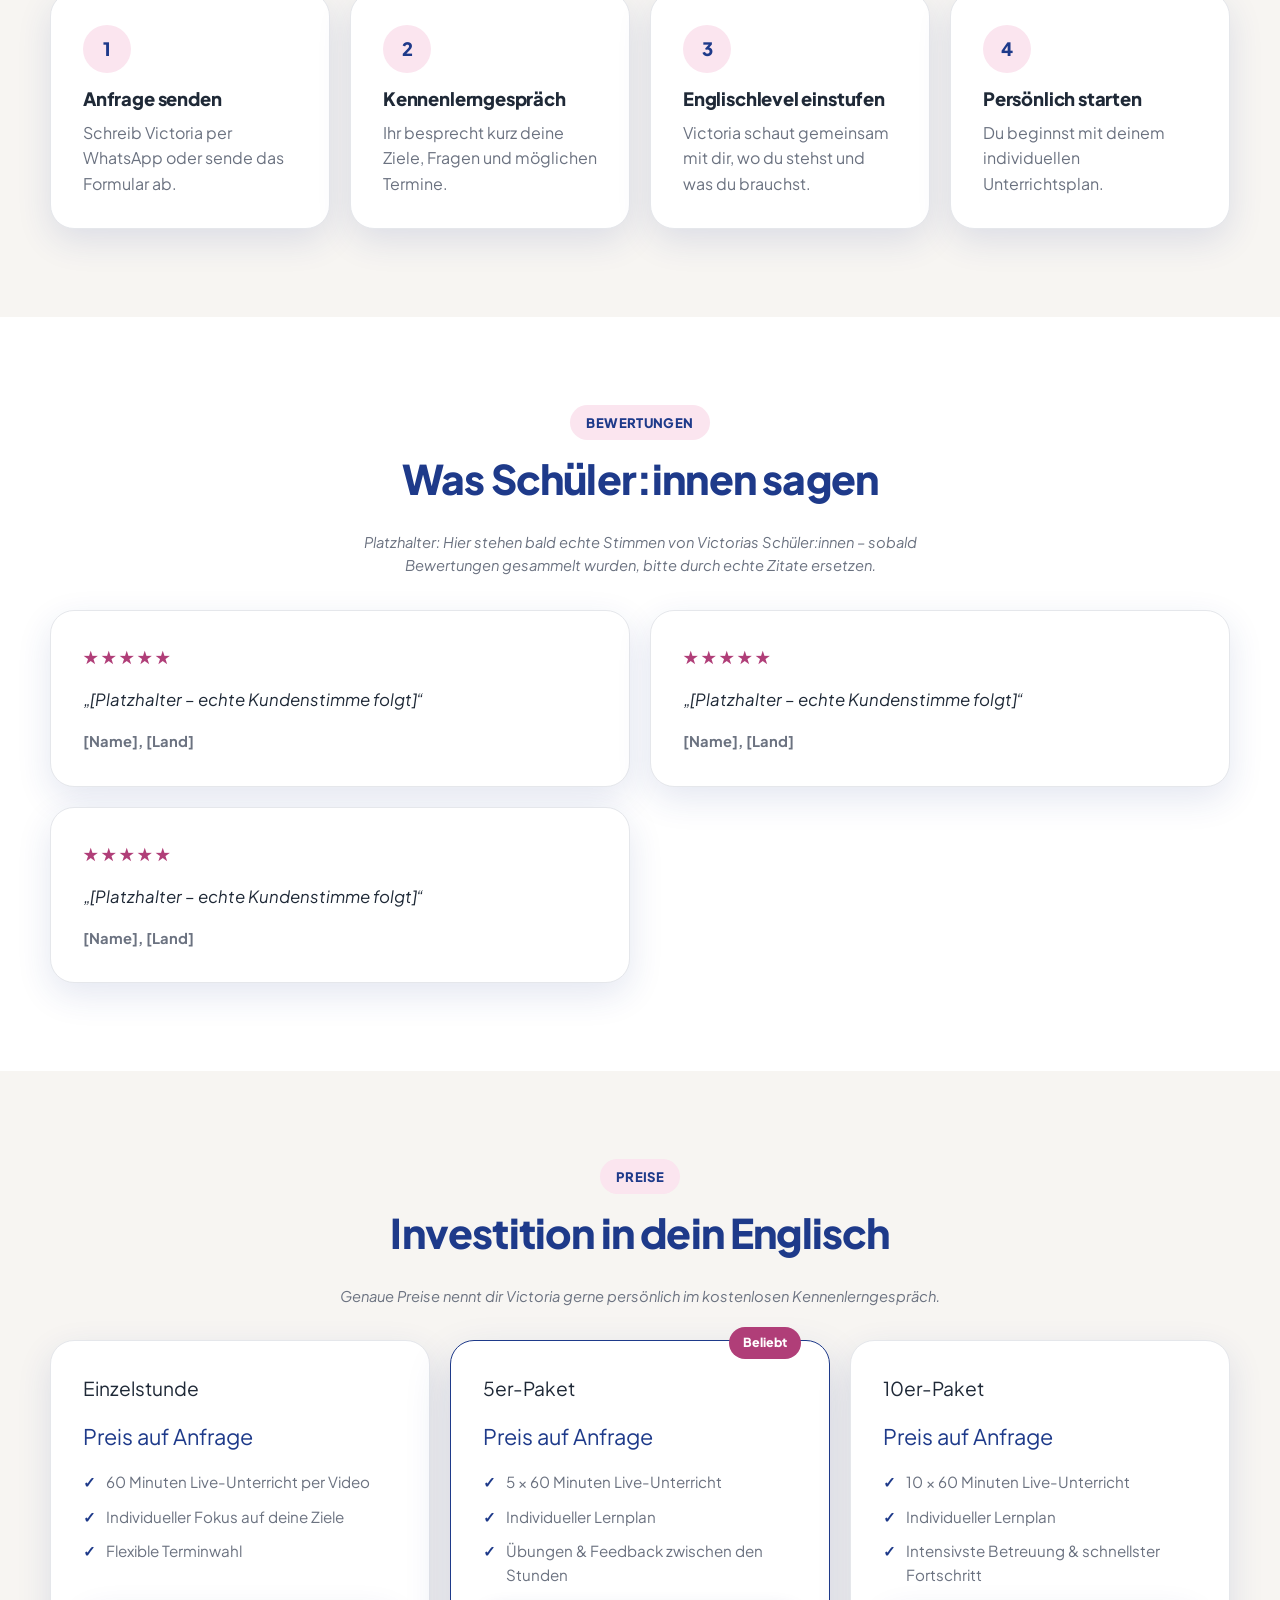
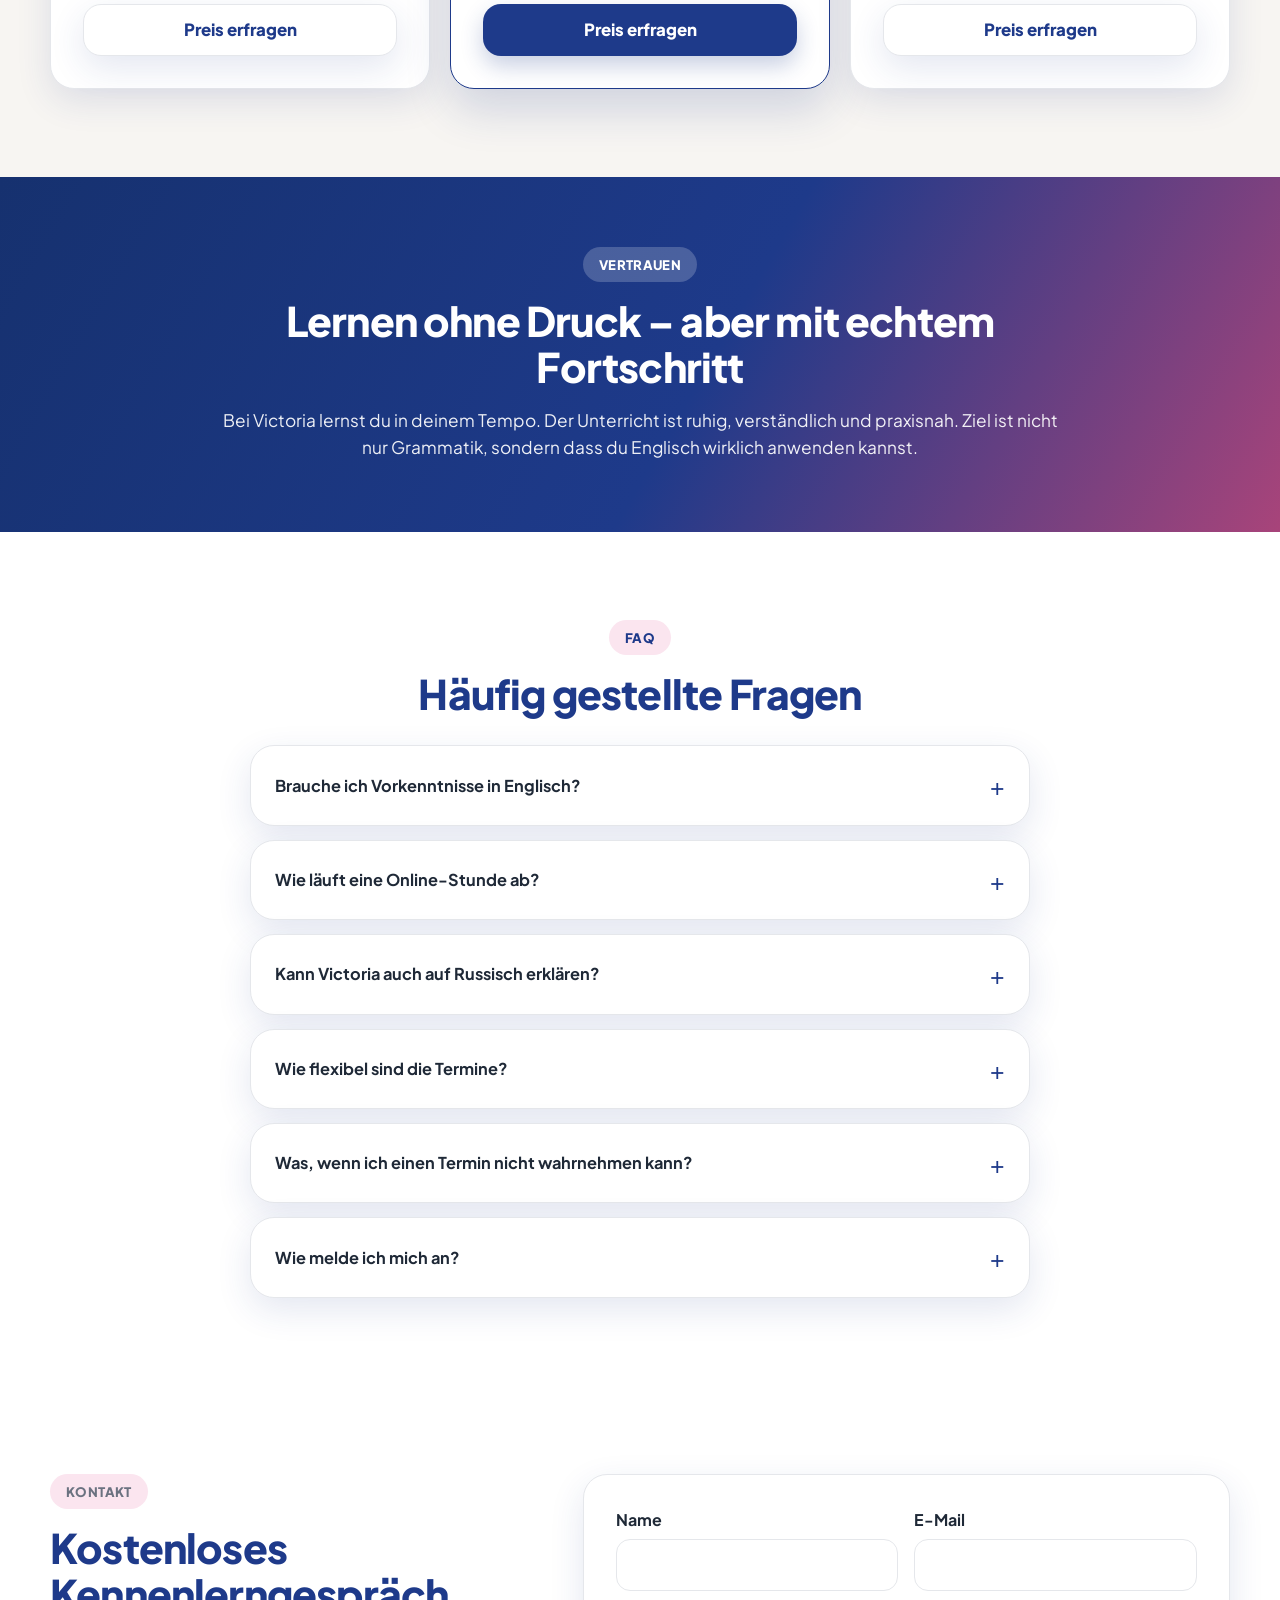
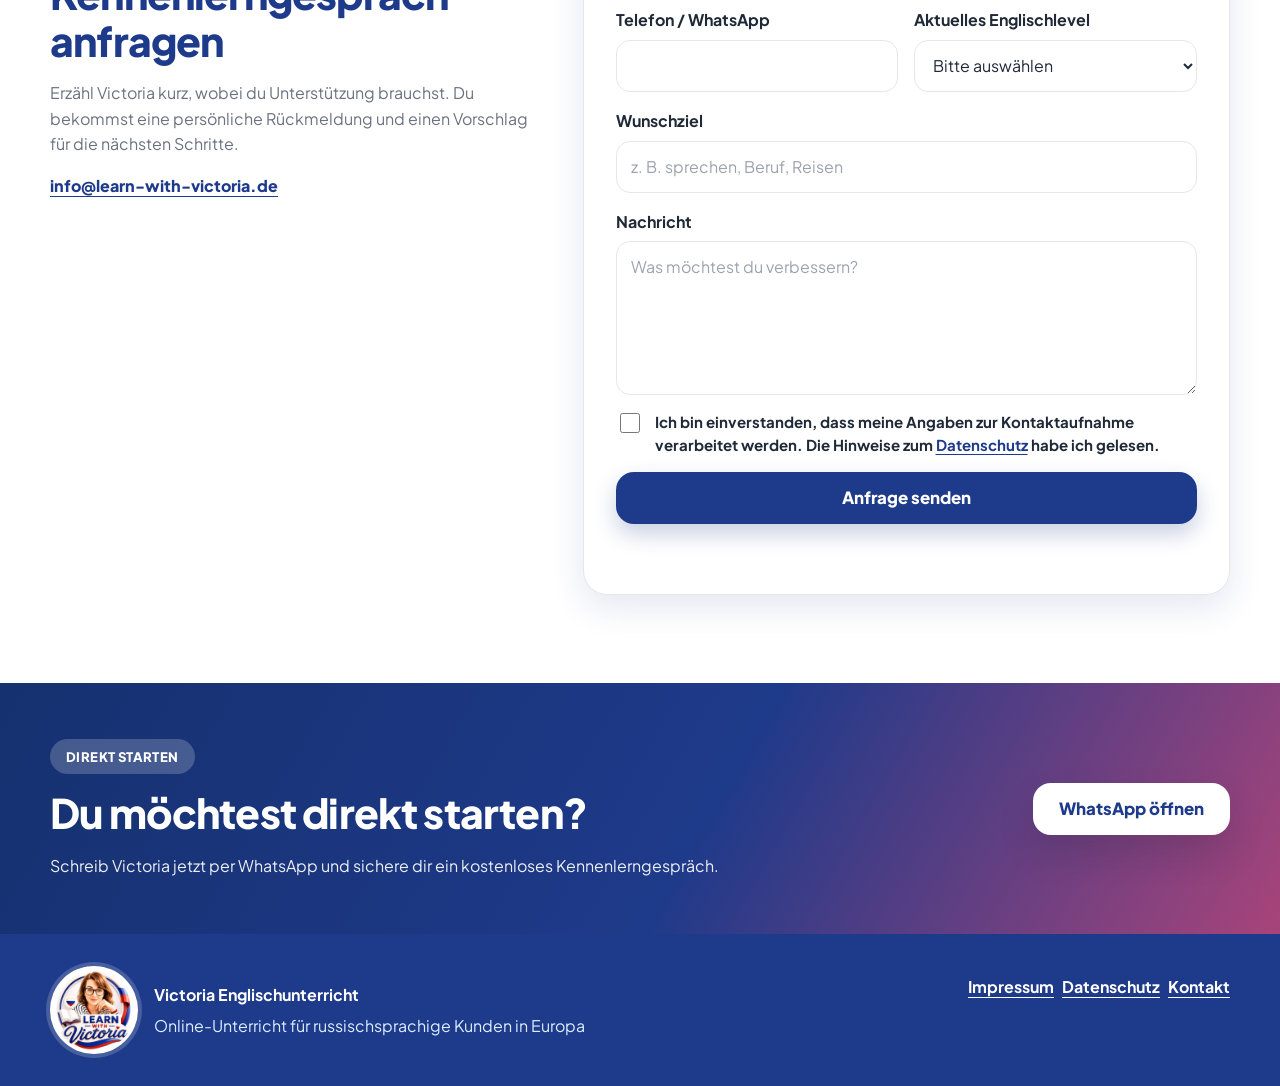
==== commit c21f0e85: "Enlarge logo and add it above the "Über Victoria" section Increase header (48px -> 64px) and footer " ====
--- a/index.html
+++ b/index.html
@@ -85,6 +85,9 @@
     </section>
 
     <section class="section section-white" id="ueber-victoria" aria-labelledby="about-title">
+      <div class="container">
+        <img src="img/logo-victoria.png" alt="Learn with Victoria Logo" width="120" height="120" class="section-logo reveal">
+      </div>
       <div class="container split-layout reveal">
         <div class="section-heading">
           <p class="eyebrow">Über Victoria</p>
--- a/css/style.css
+++ b/css/style.css
@@ -168,7 +168,7 @@
 
 .site-logo-img {
   display: block;
-  height: 48px;
+  height: 64px;
   width: auto;
 }
 
@@ -914,12 +914,23 @@
 
 .footer-logo-img {
   flex: 0 0 auto;
-  width: 64px;
-  height: 64px;
+  width: 88px;
+  height: 88px;
   padding: 3px;
   background: var(--color-white);
   border-radius: 50%;
   box-shadow: 0 0 0 4px rgba(255, 255, 255, 0.18);
+}
+
+.section-logo {
+  display: block;
+  width: 120px;
+  height: 120px;
+  margin: 0 auto 32px;
+  padding: 4px;
+  background: var(--color-white);
+  border-radius: 50%;
+  box-shadow: var(--shadow-card);
 }
 
 .site-footer p {
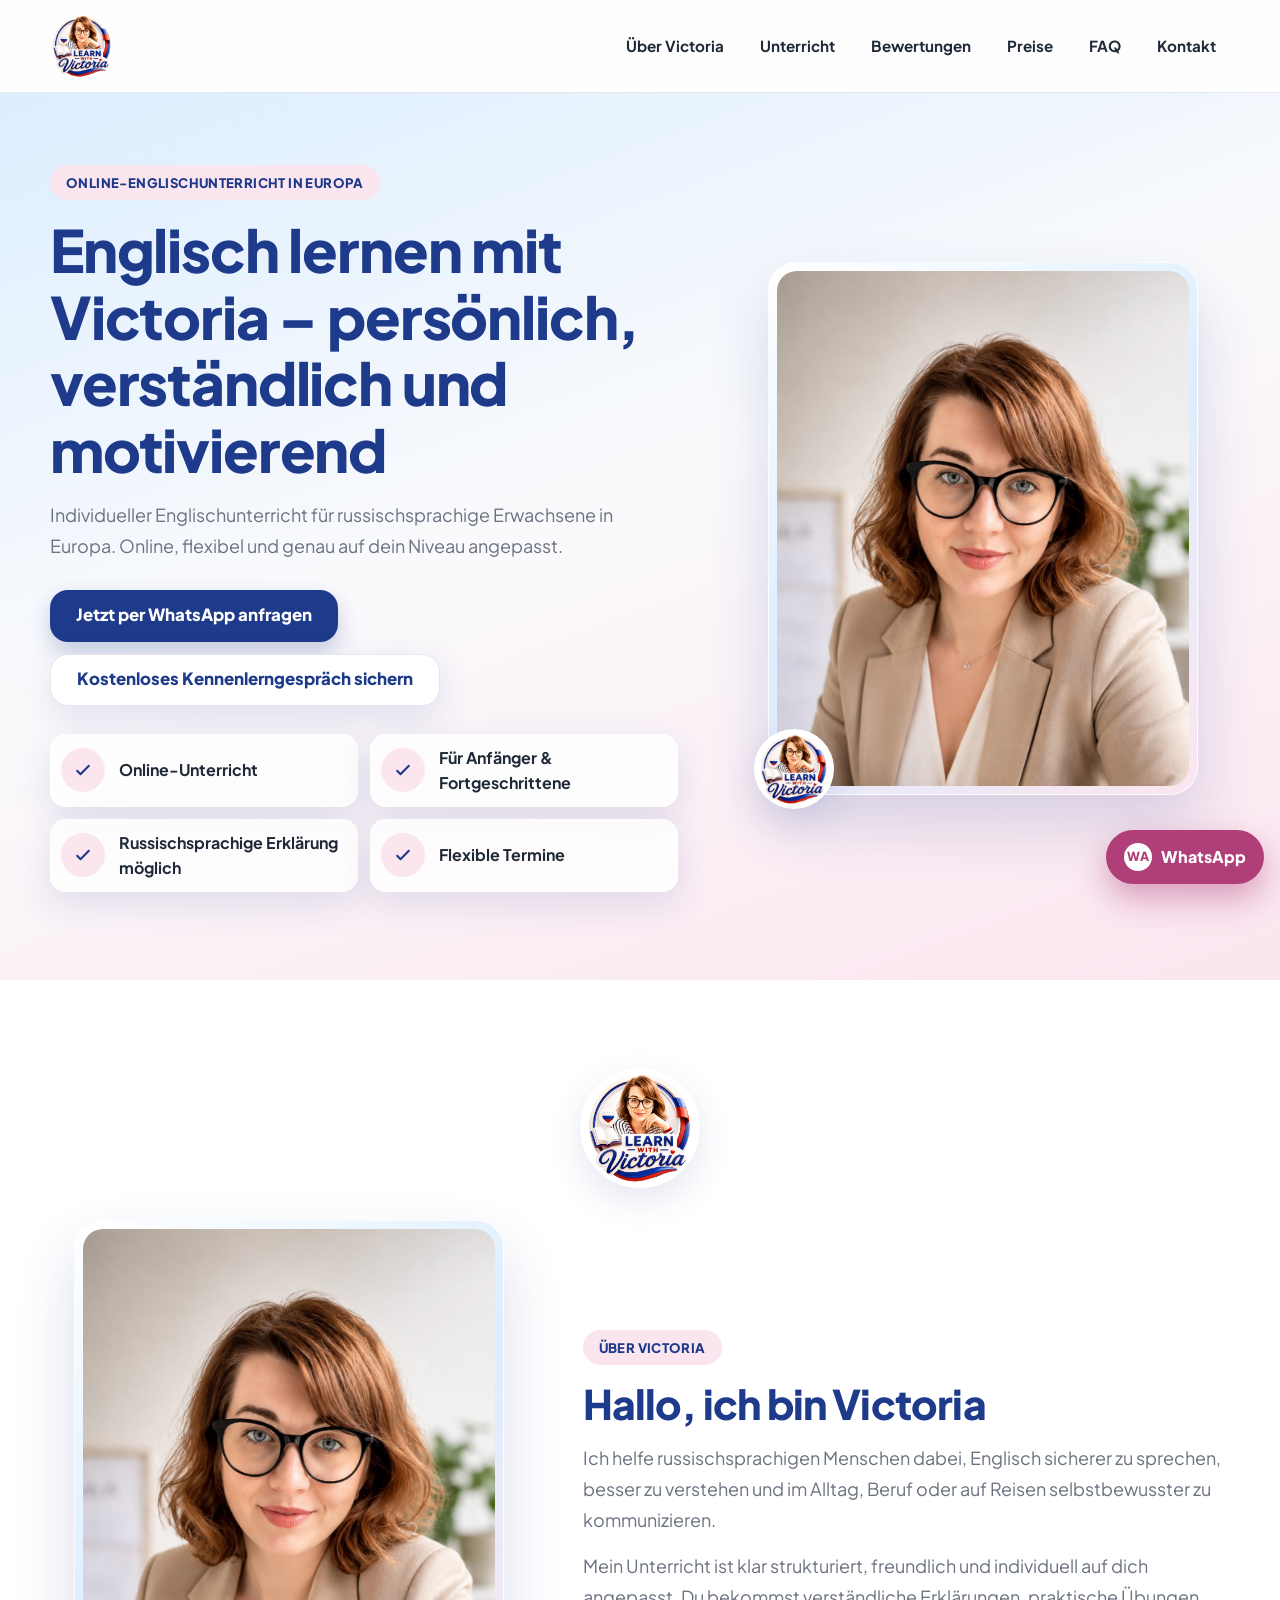
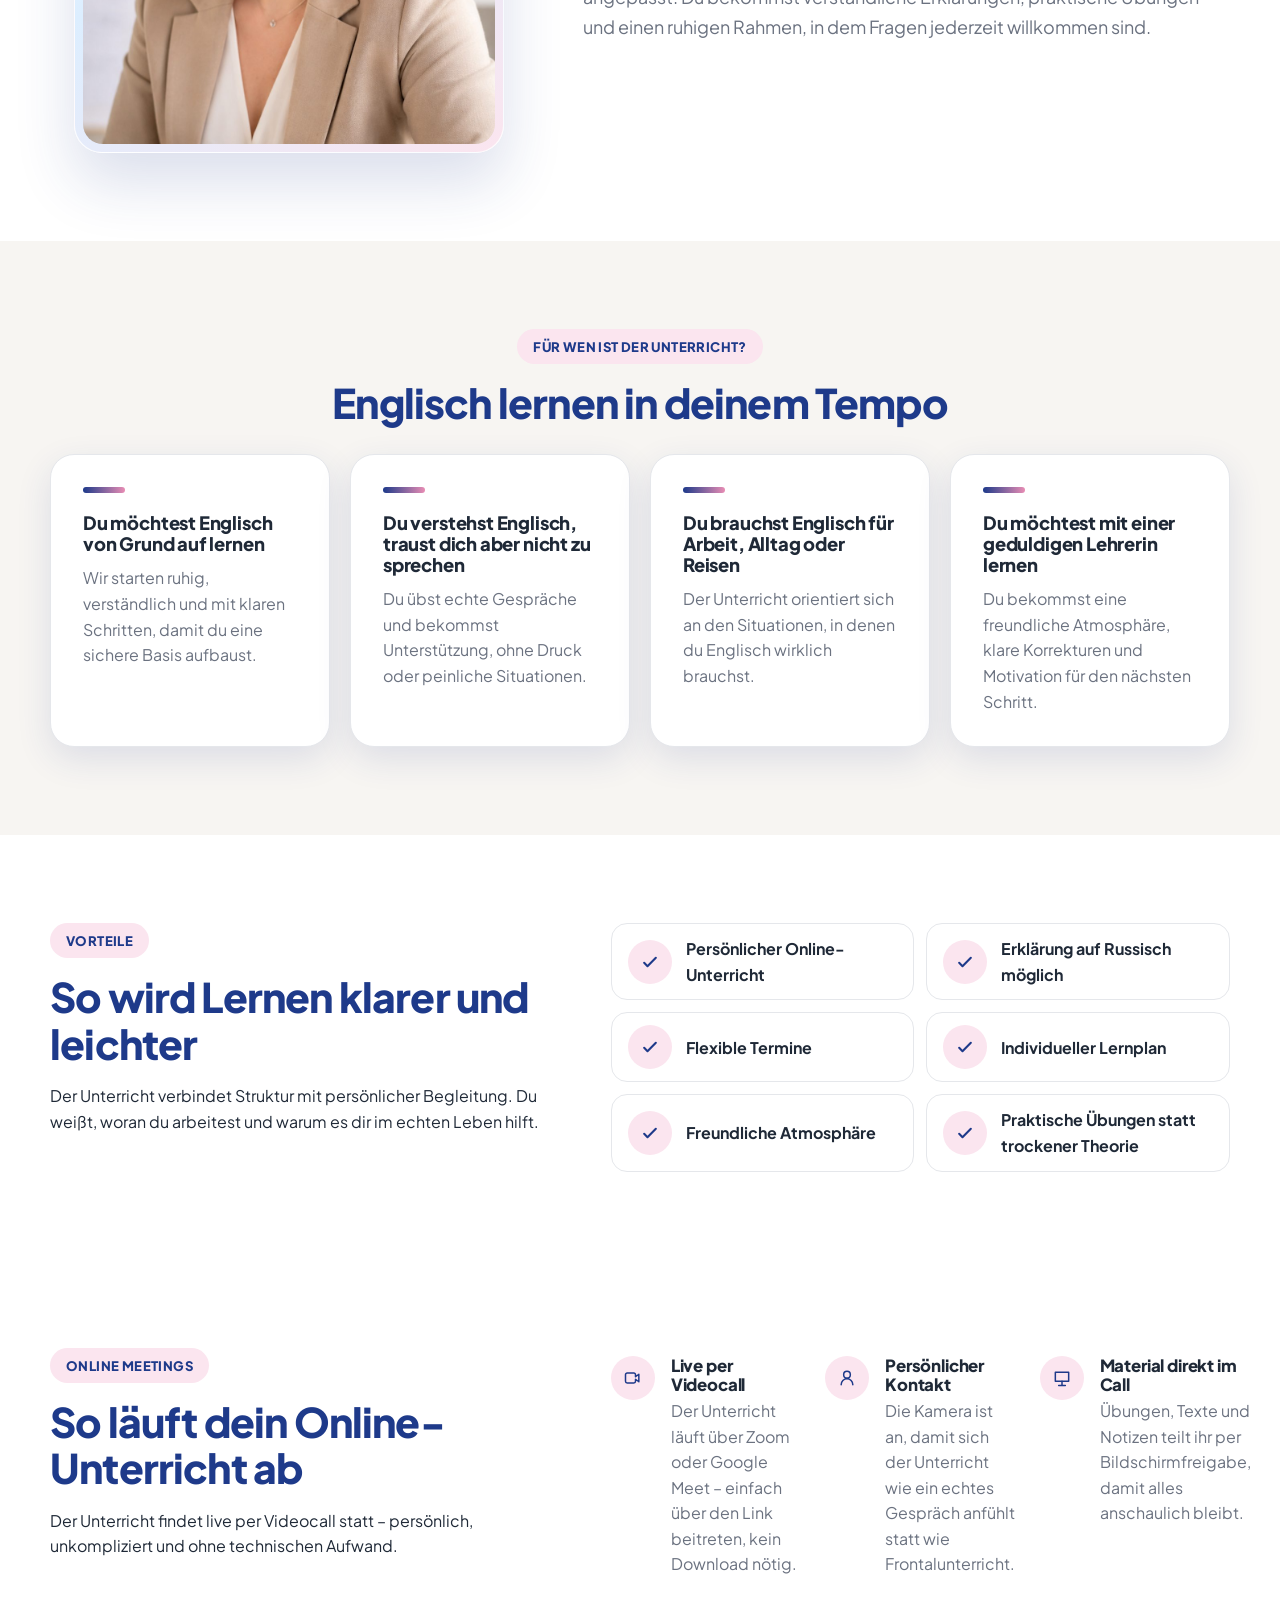
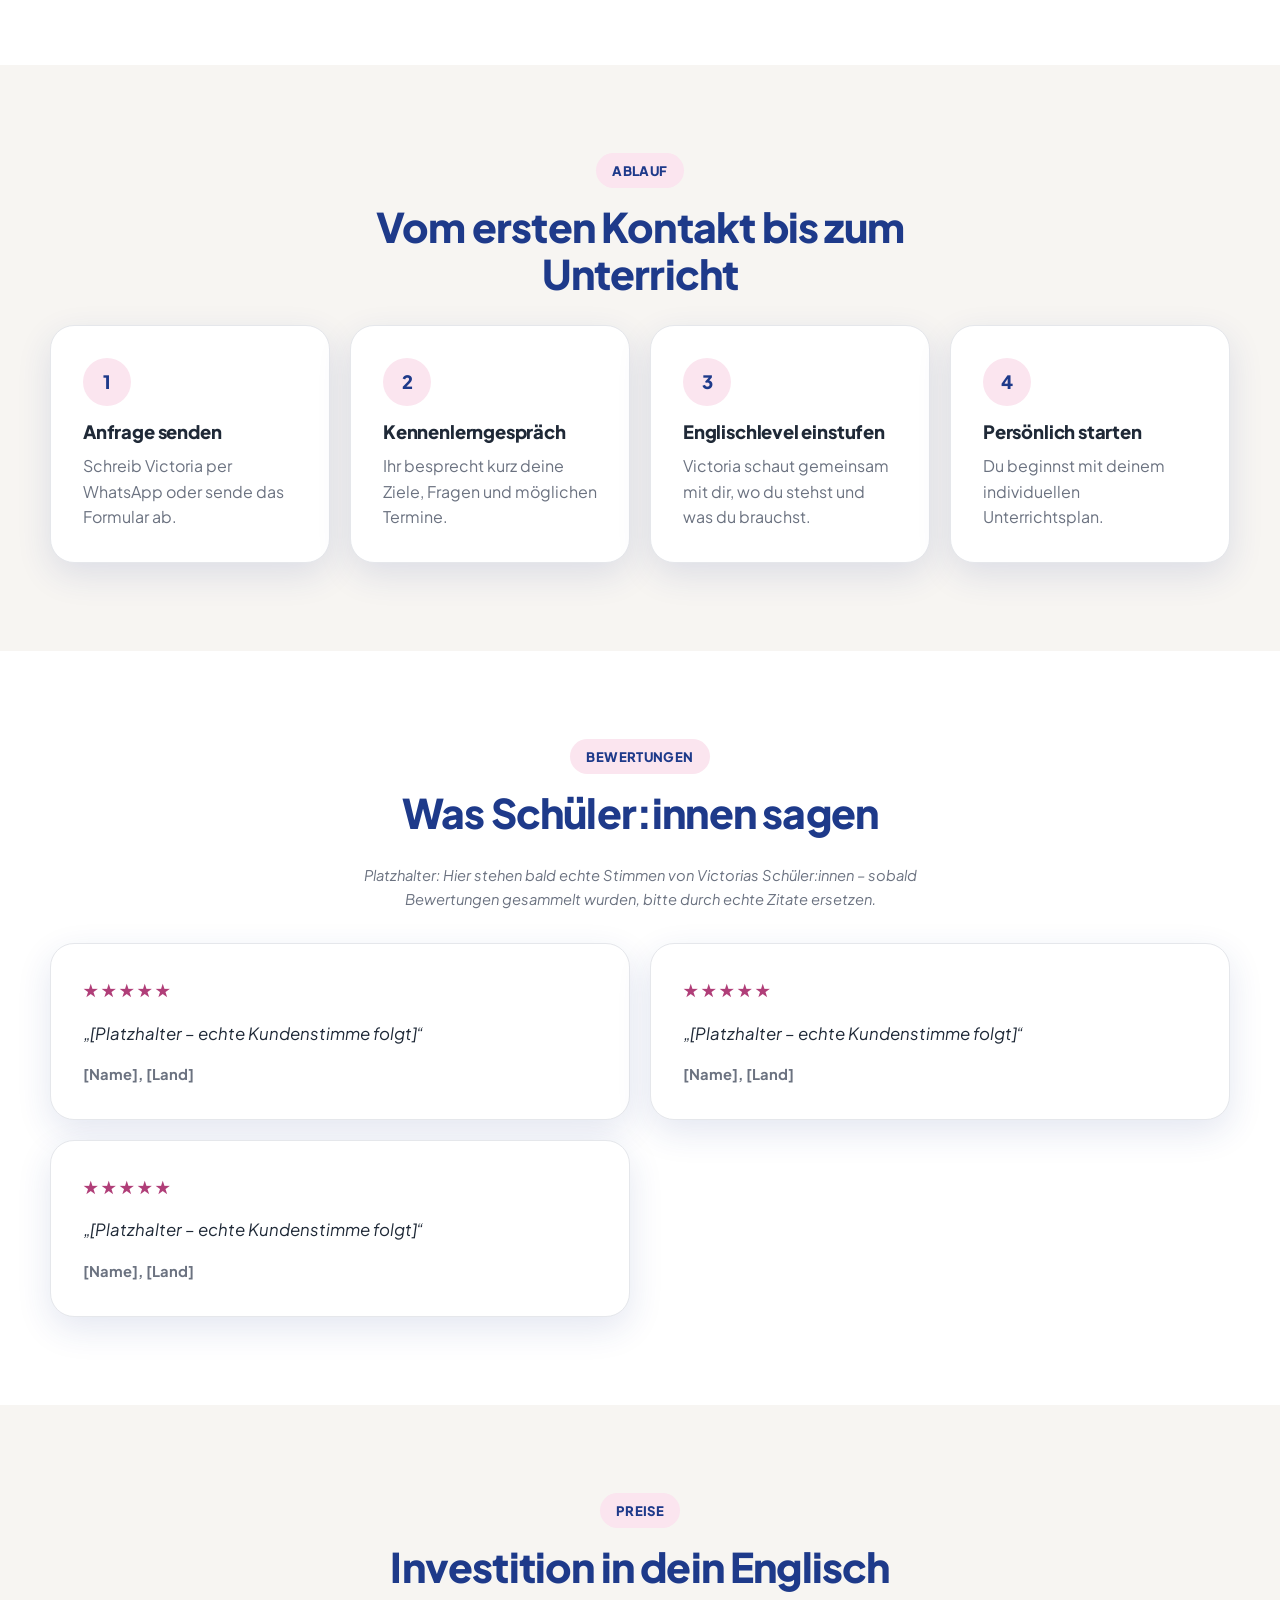
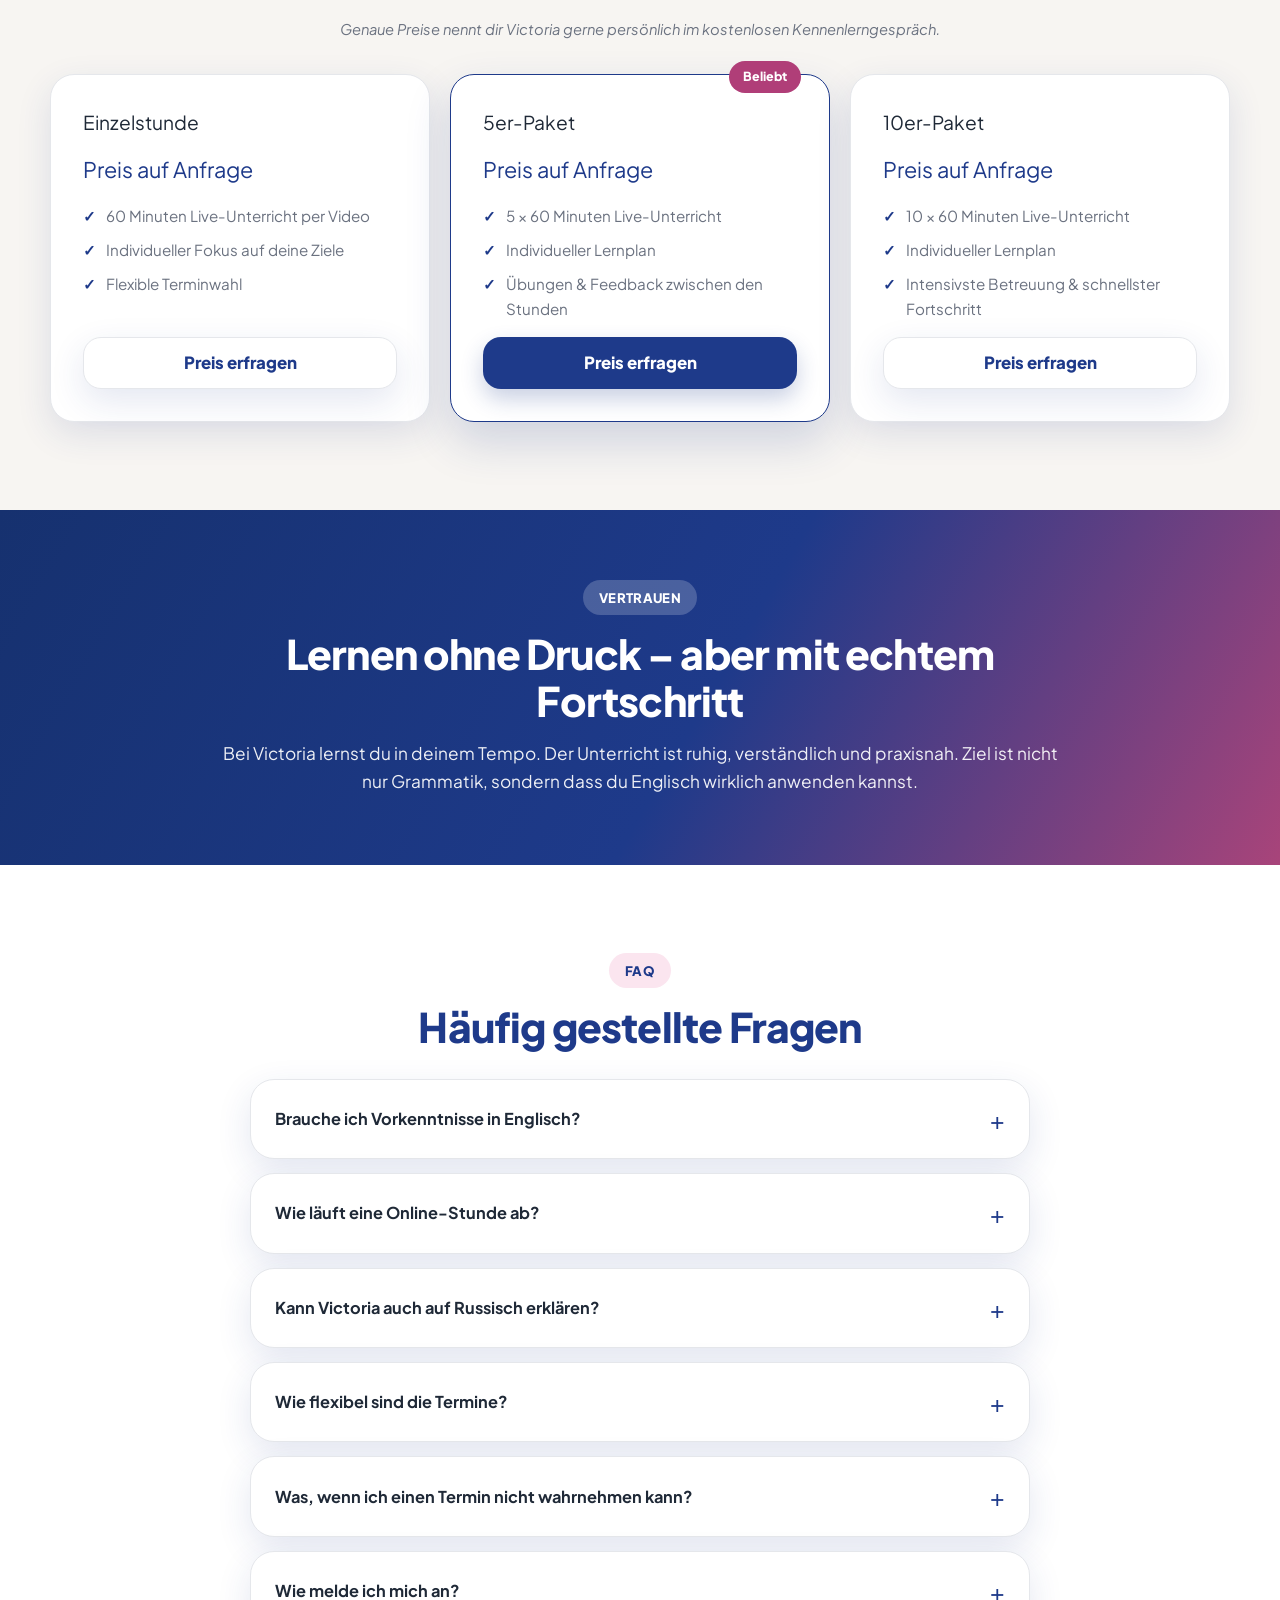
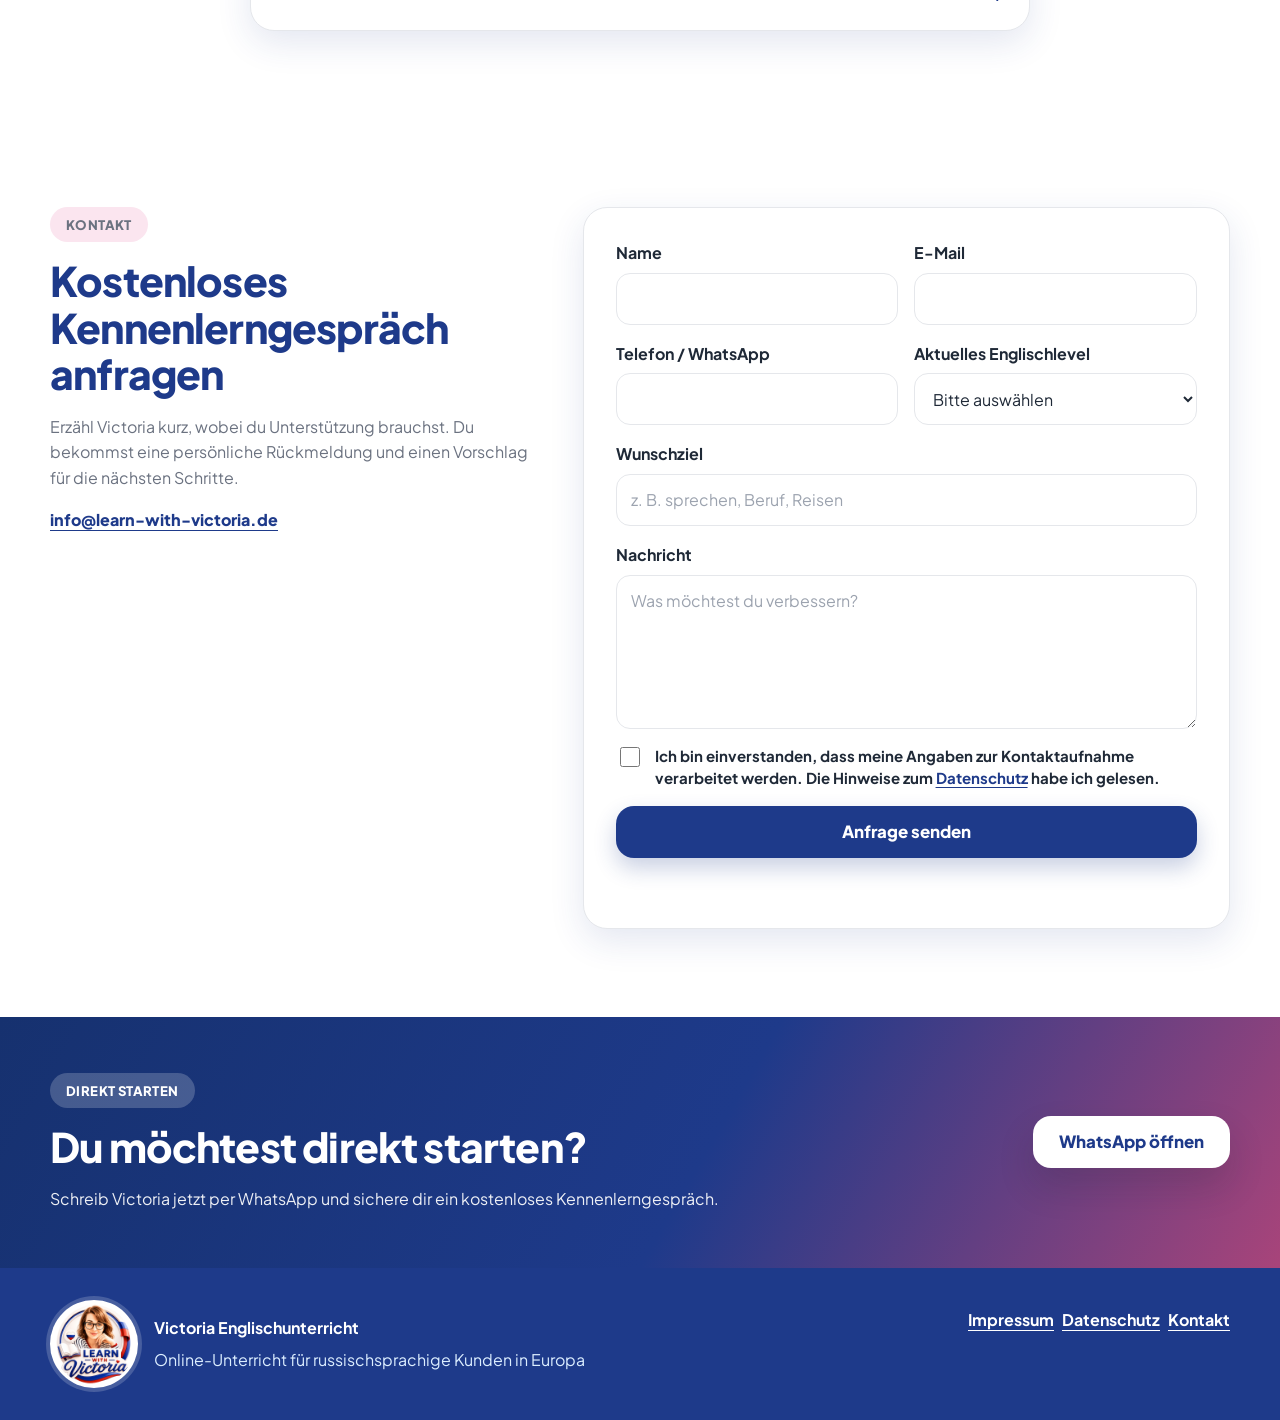
==== commit 6db580be: "Add portrait photo to "Über Victoria" and logo badge to hero Restructure the "Hallo, ich bin Victori" ====
--- a/index.html
+++ b/index.html
@@ -78,8 +78,11 @@
           </ul>
         </div>
 
-        <div class="hero-media" aria-label="Victoria als Englischlehrerin">
-          <img src="img/victoria-hero.jpg" width="1023" height="1537" alt="Victoria, Englischlehrerin, in einer hellen Online-Unterrichtssituation" fetchpriority="high">
+        <div class="hero-media-wrap">
+          <div class="hero-media" aria-label="Victoria als Englischlehrerin">
+            <img src="img/victoria-hero.jpg" width="1023" height="1537" alt="Victoria, Englischlehrerin, in einer hellen Online-Unterrichtssituation" fetchpriority="high">
+          </div>
+          <img src="img/logo-victoria.png" alt="Learn with Victoria Logo" width="90" height="90" class="hero-media-badge">
         </div>
       </div>
     </section>
@@ -88,14 +91,19 @@
       <div class="container">
         <img src="img/logo-victoria.png" alt="Learn with Victoria Logo" width="120" height="120" class="section-logo reveal">
       </div>
-      <div class="container split-layout reveal">
-        <div class="section-heading">
-          <p class="eyebrow">Über Victoria</p>
-          <h2 id="about-title">Hallo, ich bin Victoria</h2>
-        </div>
-        <div class="text-content">
-          <p>Ich helfe russischsprachigen Menschen dabei, Englisch sicherer zu sprechen, besser zu verstehen und im Alltag, Beruf oder auf Reisen selbstbewusster zu kommunizieren.</p>
-          <p>Mein Unterricht ist klar strukturiert, freundlich und individuell auf dich angepasst. Du bekommst verständliche Erklärungen, praktische Übungen und einen ruhigen Rahmen, in dem Fragen jederzeit willkommen sind.</p>
+      <div class="container about-layout reveal">
+        <div class="hero-media" aria-label="Victoria, Englischlehrerin">
+          <img src="img/victoria-hero.jpg" width="1023" height="1537" alt="Victoria, Englischlehrerin, in einer hellen Online-Unterrichtssituation" loading="lazy">
+        </div>
+        <div>
+          <div class="section-heading">
+            <p class="eyebrow">Über Victoria</p>
+            <h2 id="about-title">Hallo, ich bin Victoria</h2>
+          </div>
+          <div class="text-content">
+            <p>Ich helfe russischsprachigen Menschen dabei, Englisch sicherer zu sprechen, besser zu verstehen und im Alltag, Beruf oder auf Reisen selbstbewusster zu kommunizieren.</p>
+            <p>Mein Unterricht ist klar strukturiert, freundlich und individuell auf dich angepasst. Du bekommst verständliche Erklärungen, praktische Übungen und einen ruhigen Rahmen, in dem Fragen jederzeit willkommen sind.</p>
+          </div>
         </div>
       </div>
     </section>
--- a/css/style.css
+++ b/css/style.css
@@ -437,6 +437,44 @@
 
 .hero-media:hover img {
   transform: scale(1.04);
+}
+
+.hero-media-wrap {
+  position: relative;
+  width: min(100%, 430px);
+  margin: 0 auto;
+}
+
+.hero-media-wrap .hero-media {
+  width: 100%;
+  margin: 0;
+}
+
+.hero-media-badge {
+  position: absolute;
+  left: -14px;
+  bottom: -14px;
+  width: 80px;
+  height: 80px;
+  padding: 4px;
+  background: var(--color-white);
+  border-radius: 50%;
+  box-shadow: var(--shadow-card);
+}
+
+/* --- About layout (photo + copy) -------------------------------------------------- */
+
+.about-layout {
+  display: grid;
+  gap: 32px;
+  align-items: center;
+}
+
+@media (min-width: 960px) {
+  .about-layout {
+    grid-template-columns: minmax(260px, 0.85fr) 1.15fr;
+    gap: 54px;
+  }
 }
 
 /* --- Sections ------------------------------------------------------------------- */
@@ -1068,7 +1106,13 @@
     line-height: 1.35;
   }
 
-  .hero-media {
+  .hero-media-wrap {
+    position: static;
+    width: auto;
+    margin: 0;
+  }
+
+  .hero-media-wrap .hero-media {
     position: absolute;
     top: 46px;
     right: 0;
@@ -1077,6 +1121,10 @@
     padding: 5px;
     box-shadow: 0 12px 28px rgba(30, 58, 138, 0.18);
   }
+
+  .hero-media-badge {
+    display: none;
+  }
 }
 
 @media (min-width: 960px) {
@@ -1140,7 +1188,7 @@
     max-width: calc(100% - 88px);
   }
 
-  .hero-media {
+  .hero-media-wrap .hero-media {
     top: 50px;
     width: 76px;
   }
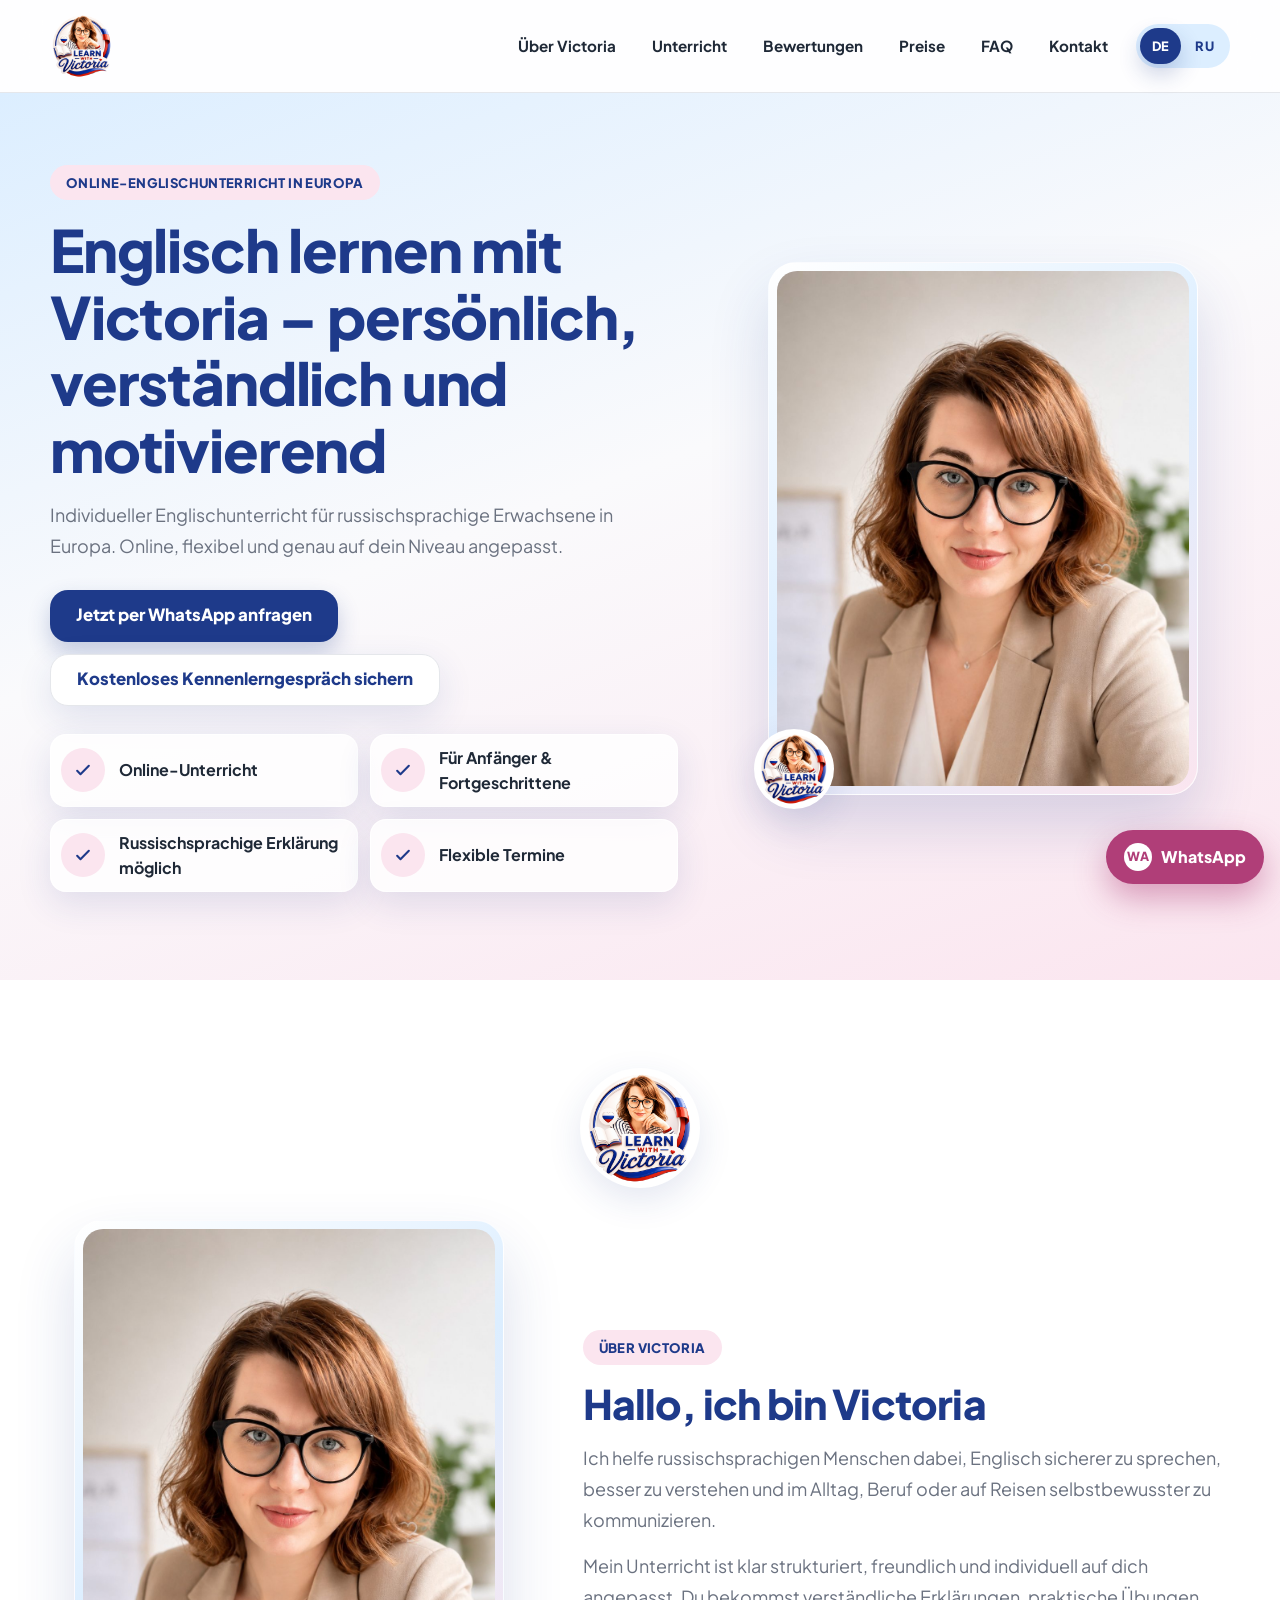
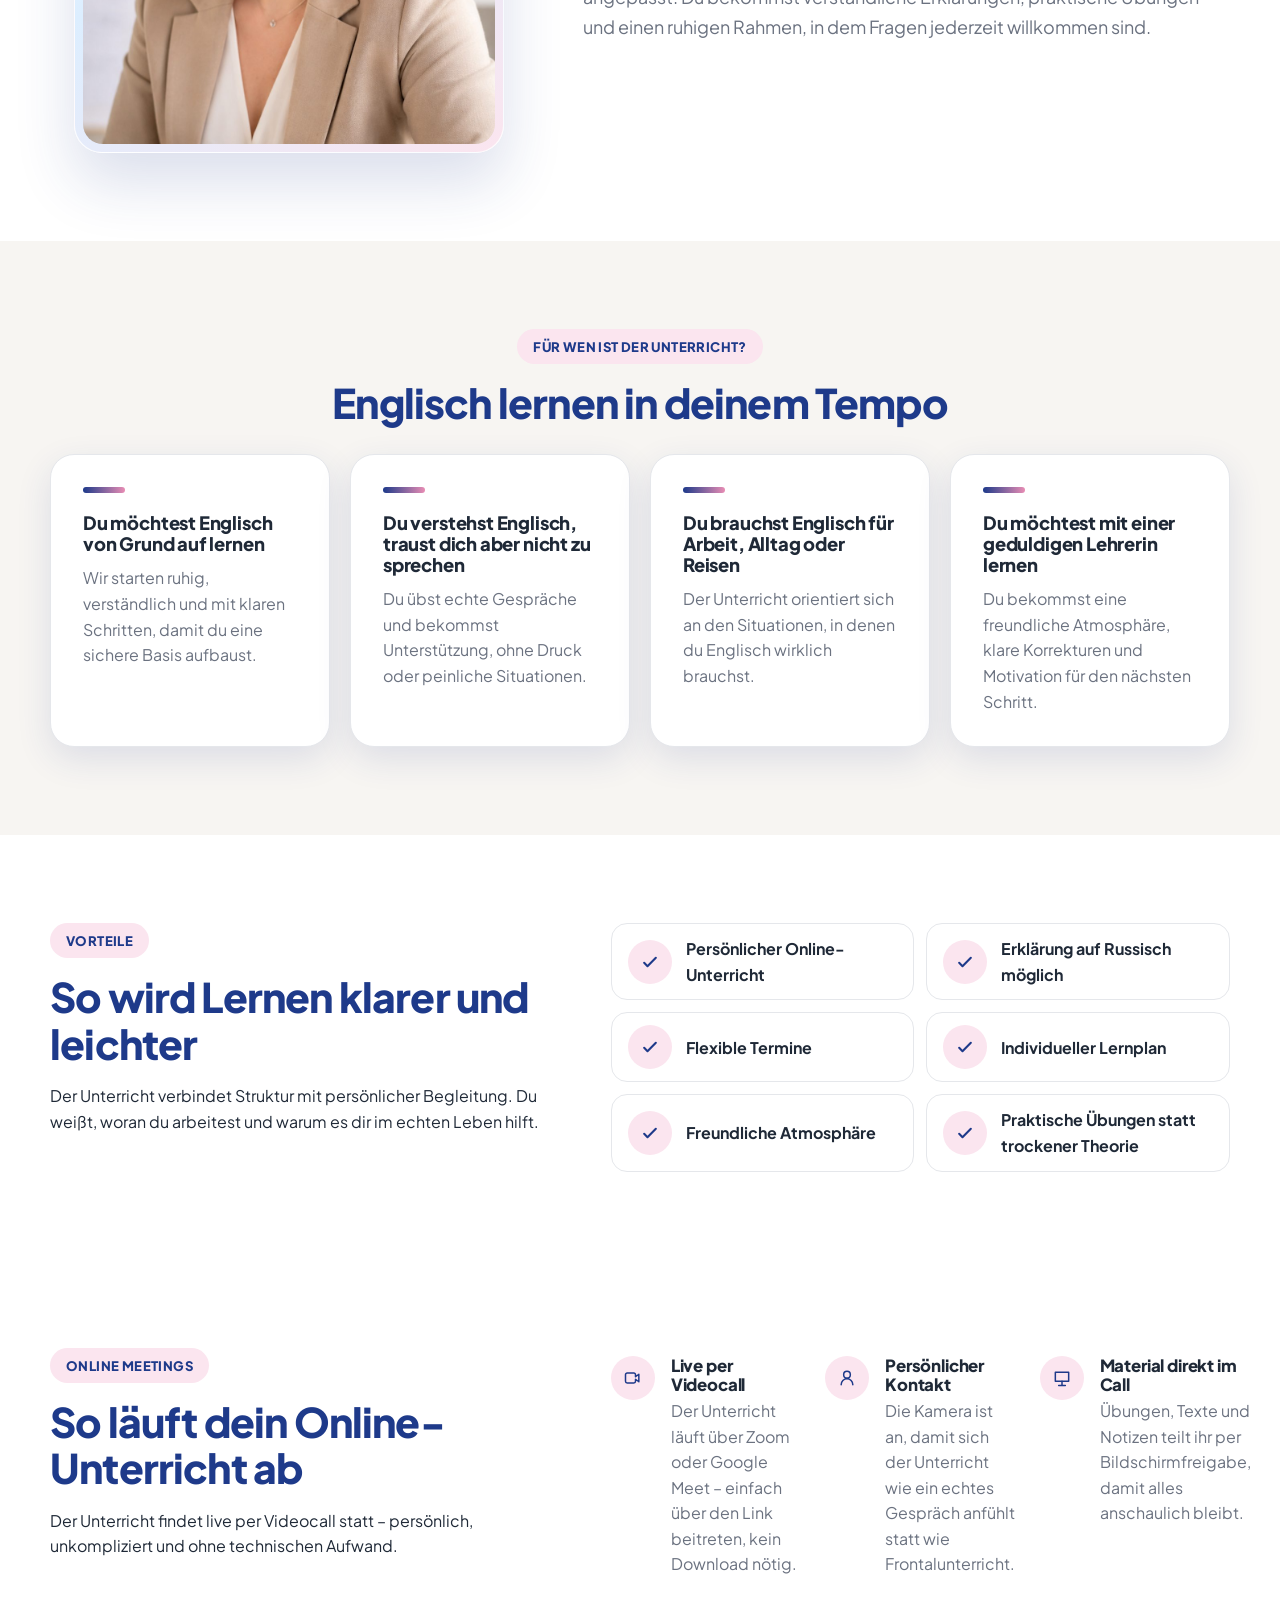
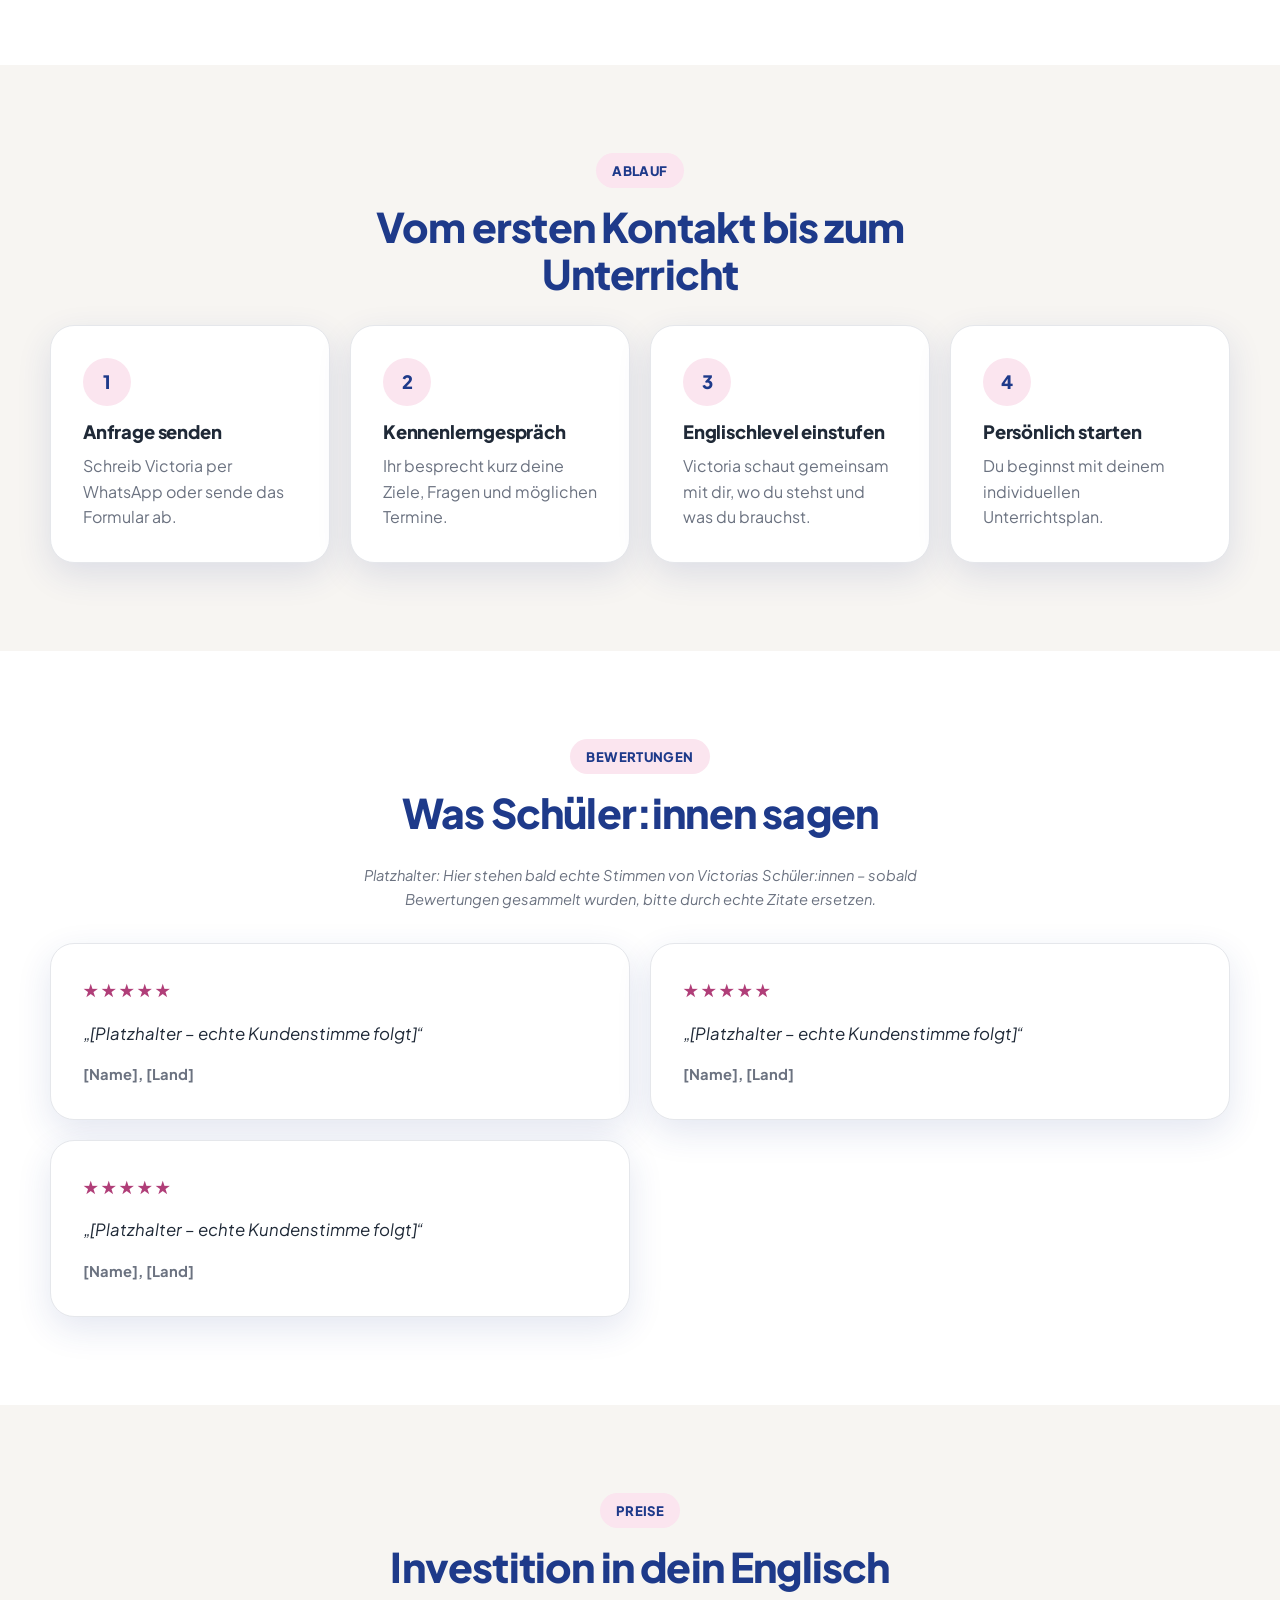
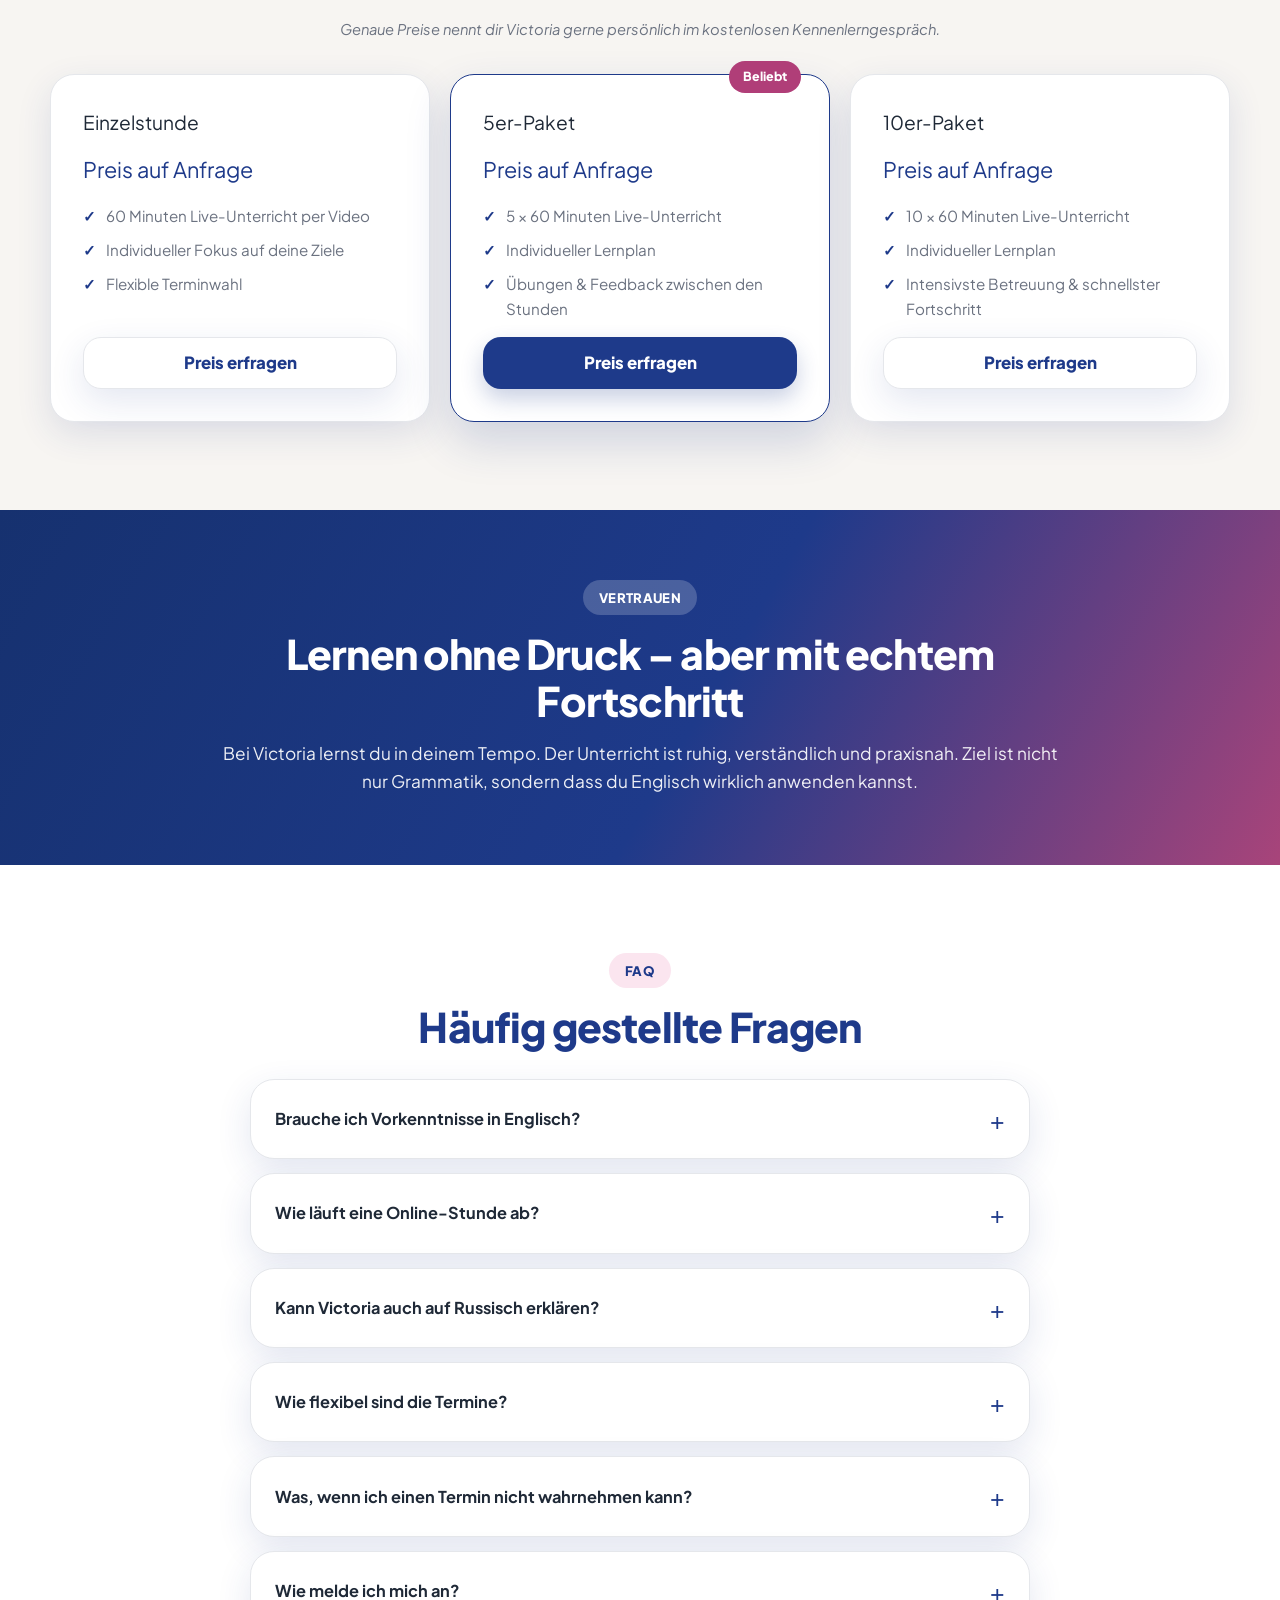
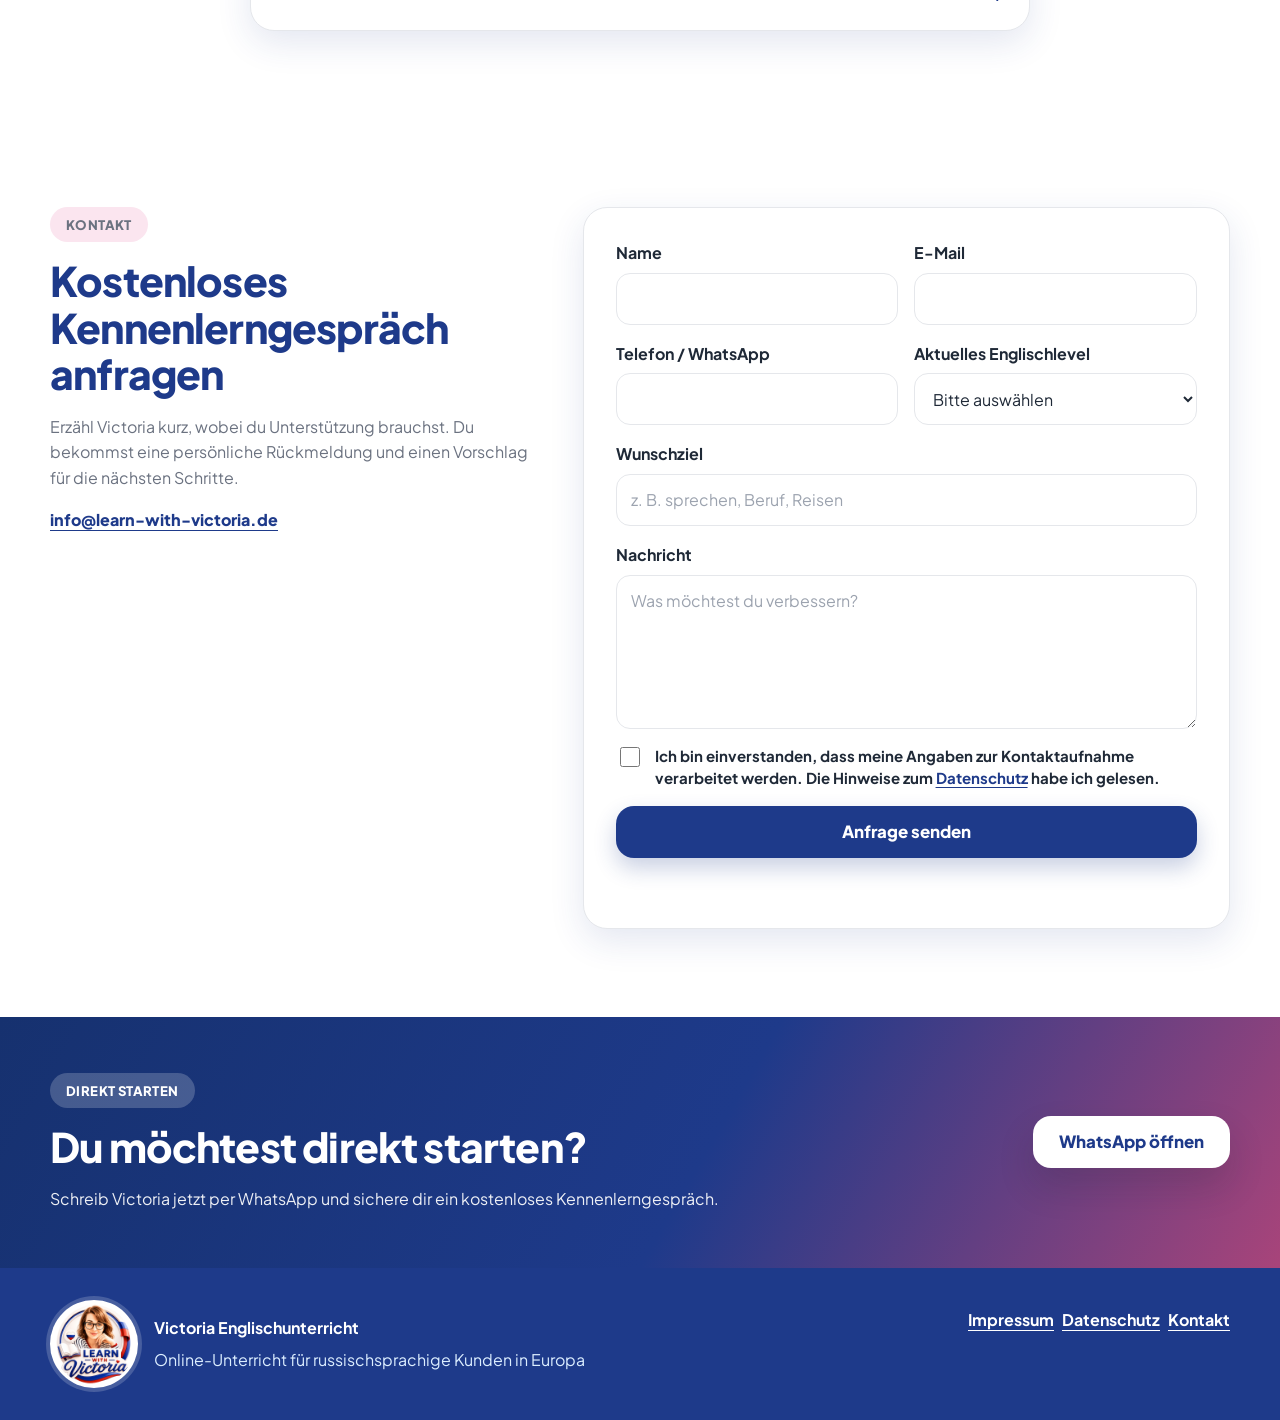
==== commit 59690faa: "Add DE/RU language switch and Russian translation of homepage Adds a segmented DE/RU toggle to the h" ====
--- a/index.html
+++ b/index.html
@@ -12,6 +12,9 @@
   <meta property="og:url" content="https://www.learn-with-victoria.de/">
   <meta property="og:image" content="https://www.learn-with-victoria.de/img/victoria-hero.jpg">
   <link rel="canonical" href="https://www.learn-with-victoria.de/">
+  <link rel="alternate" hreflang="de" href="https://www.learn-with-victoria.de/">
+  <link rel="alternate" hreflang="ru" href="https://www.learn-with-victoria.de/index-ru.html">
+  <link rel="alternate" hreflang="x-default" href="https://www.learn-with-victoria.de/">
   <link rel="preload" as="image" href="img/victoria-hero.jpg">
   <link rel="preconnect" href="https://fonts.googleapis.com">
   <link rel="preconnect" href="https://fonts.gstatic.com" crossorigin>
@@ -46,16 +49,22 @@
       <a class="site-logo" href="index.html" aria-label="Victoria Englischunterricht Startseite">
         <img src="img/logo-victoria.png" alt="" width="200" height="200" class="site-logo-img">
       </a>
-      <nav class="main-nav" aria-label="Hauptnavigation">
-        <ul>
-          <li><a href="#ueber-victoria">Über Victoria</a></li>
-          <li><a href="#unterricht">Unterricht</a></li>
-          <li><a href="#bewertungen">Bewertungen</a></li>
-          <li><a href="#preise">Preise</a></li>
-          <li><a href="#faq">FAQ</a></li>
-          <li><a href="#kontakt">Kontakt</a></li>
-        </ul>
-      </nav>
+      <div class="header-right">
+        <nav class="main-nav" aria-label="Hauptnavigation">
+          <ul>
+            <li><a href="#ueber-victoria">Über Victoria</a></li>
+            <li><a href="#unterricht">Unterricht</a></li>
+            <li><a href="#bewertungen">Bewertungen</a></li>
+            <li><a href="#preise">Preise</a></li>
+            <li><a href="#faq">FAQ</a></li>
+            <li><a href="#kontakt">Kontakt</a></li>
+          </ul>
+        </nav>
+        <div class="lang-switch" role="group" aria-label="Sprache wählen">
+          <a href="index.html" class="lang-switch-option is-active" aria-current="page" hreflang="de" lang="de">DE</a>
+          <a href="index-ru.html" class="lang-switch-option" hreflang="ru" lang="ru">RU</a>
+        </div>
+      </div>
     </div>
   </header>
 
--- a/css/style.css
+++ b/css/style.css
@@ -221,6 +221,53 @@
   color: var(--color-primary);
 }
 
+.header-right {
+  display: flex;
+  align-items: center;
+  gap: 14px;
+}
+
+.main-nav {
+  flex: 1 1 auto;
+  min-width: 0;
+}
+
+.lang-switch {
+  display: inline-flex;
+  align-items: center;
+  flex-shrink: 0;
+  gap: 2px;
+  padding: 4px;
+  background: var(--color-blue-light);
+  border-radius: var(--radius-pill);
+}
+
+.lang-switch-option {
+  display: inline-flex;
+  align-items: center;
+  justify-content: center;
+  min-width: 40px;
+  padding: 8px 12px;
+  border-radius: var(--radius-pill);
+  font-size: 0.8rem;
+  font-weight: 800;
+  letter-spacing: 0.02em;
+  color: var(--color-primary);
+  transition: background 160ms ease, color 160ms ease;
+}
+
+.lang-switch-option:hover,
+.lang-switch-option:focus-visible {
+  background: rgba(255, 255, 255, 0.7);
+}
+
+.lang-switch-option.is-active,
+.lang-switch-option.is-active:hover {
+  background: var(--color-primary);
+  color: var(--color-white);
+  box-shadow: var(--shadow-button);
+}
+
 body:not(.landing-page) main {
   min-height: 60vh;
   padding: 64px 0;
@@ -1211,6 +1258,12 @@
     font-size: 0.84rem;
   }
 
+  .lang-switch-option {
+    min-width: 34px;
+    padding: 6px 10px;
+    font-size: 0.75rem;
+  }
+
   .sticky-whatsapp {
     width: 58px;
     height: 58px;
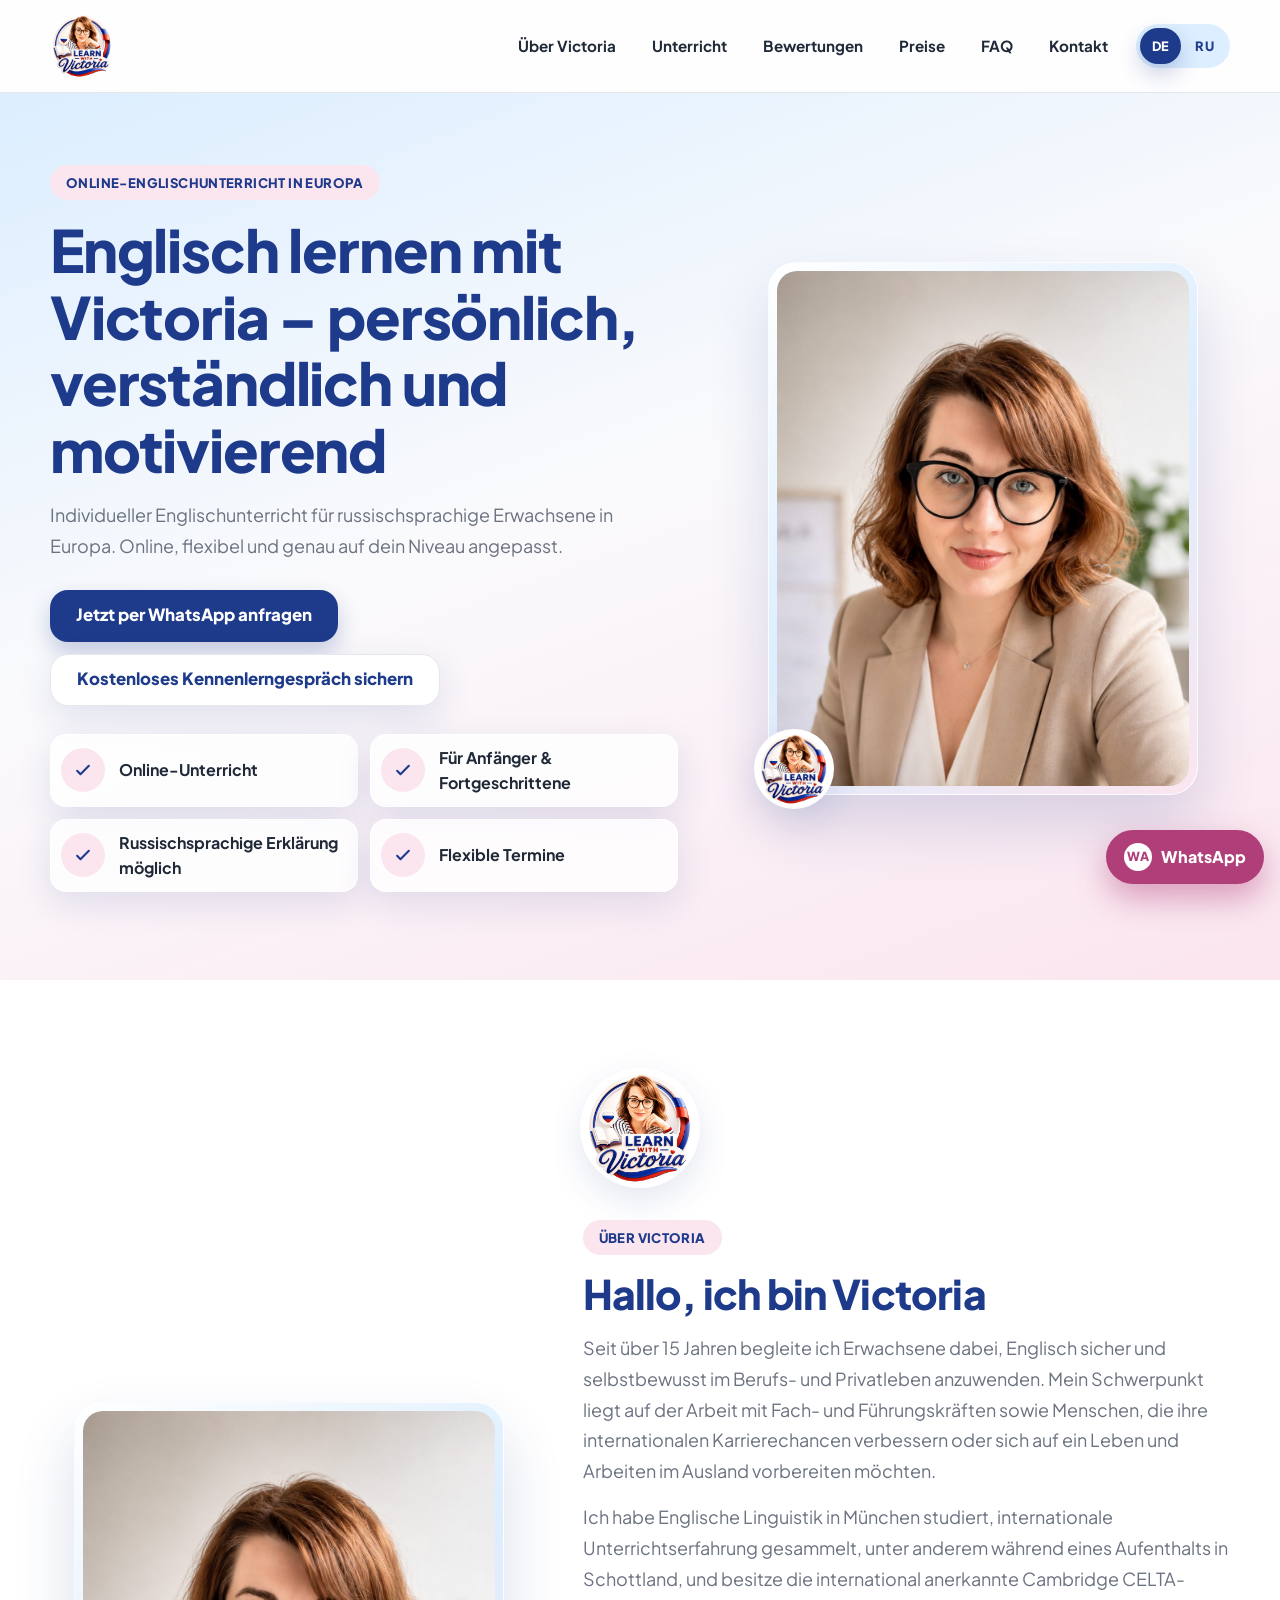
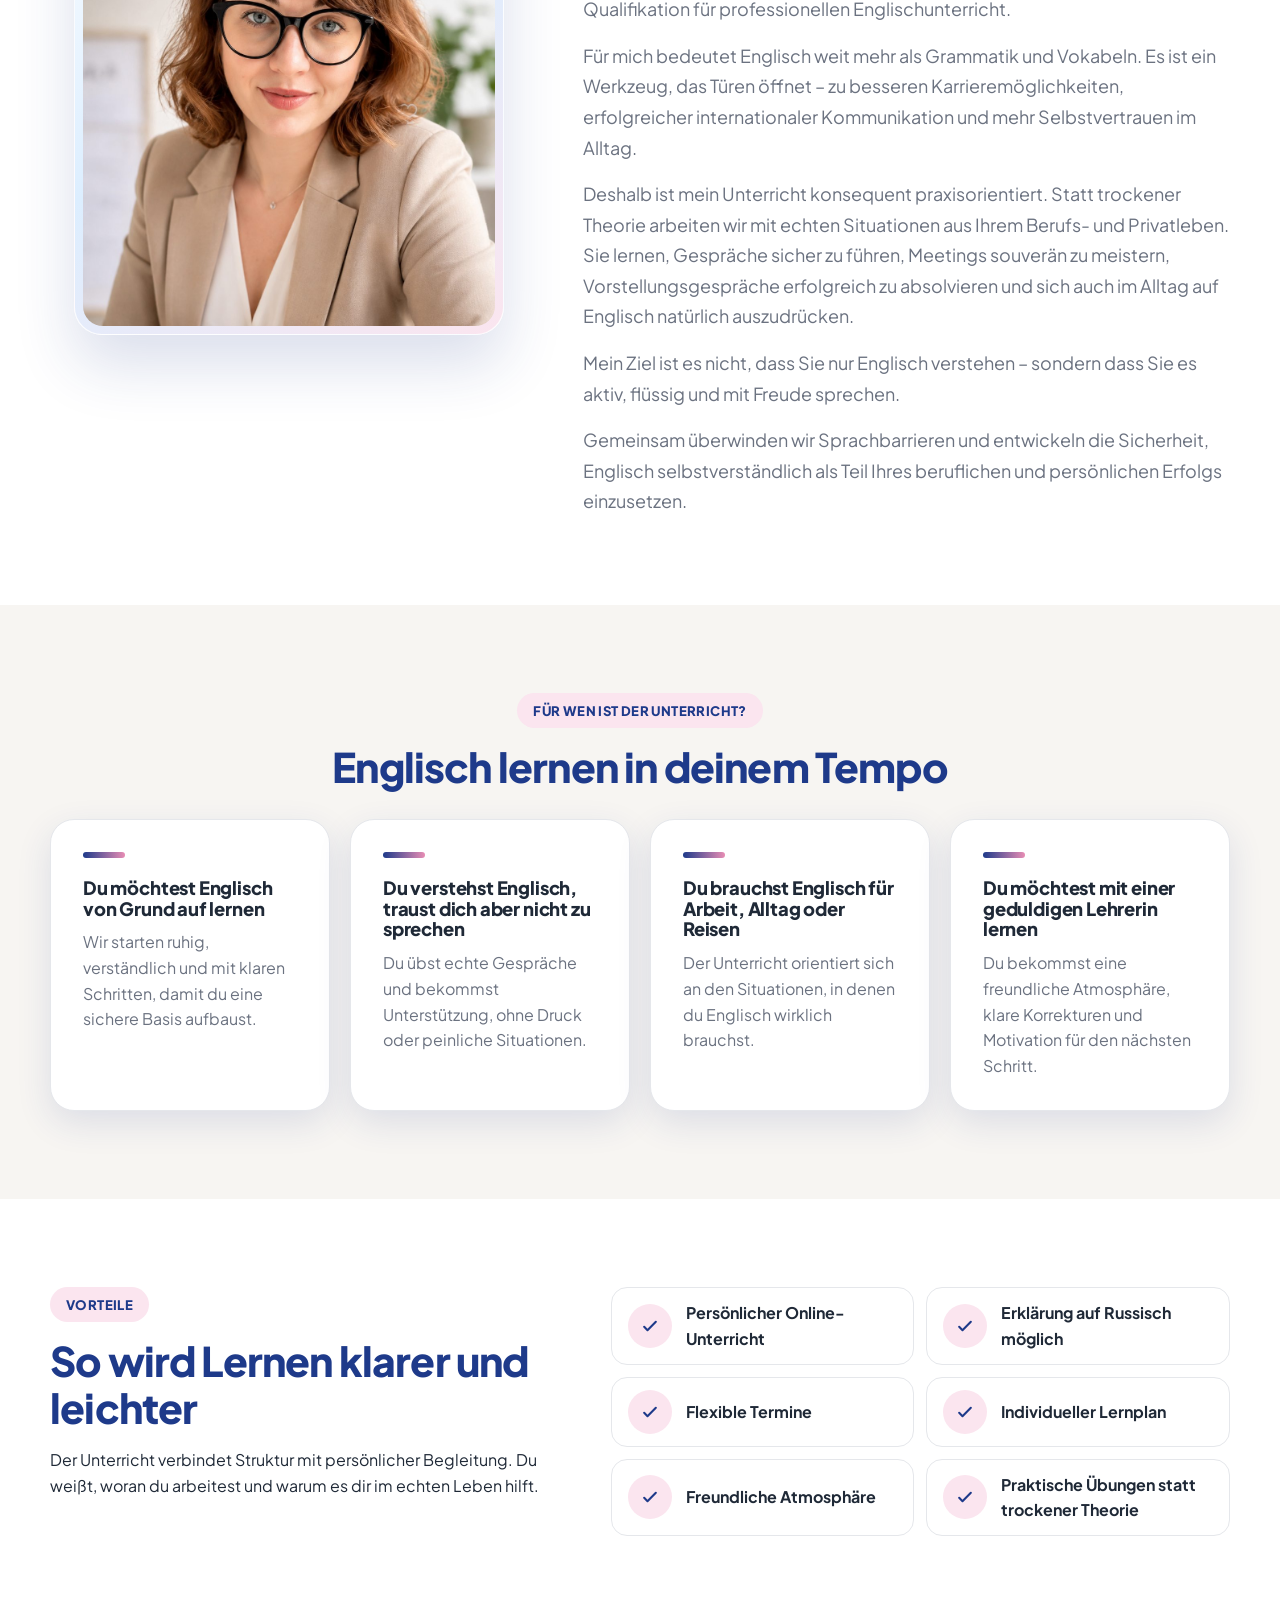
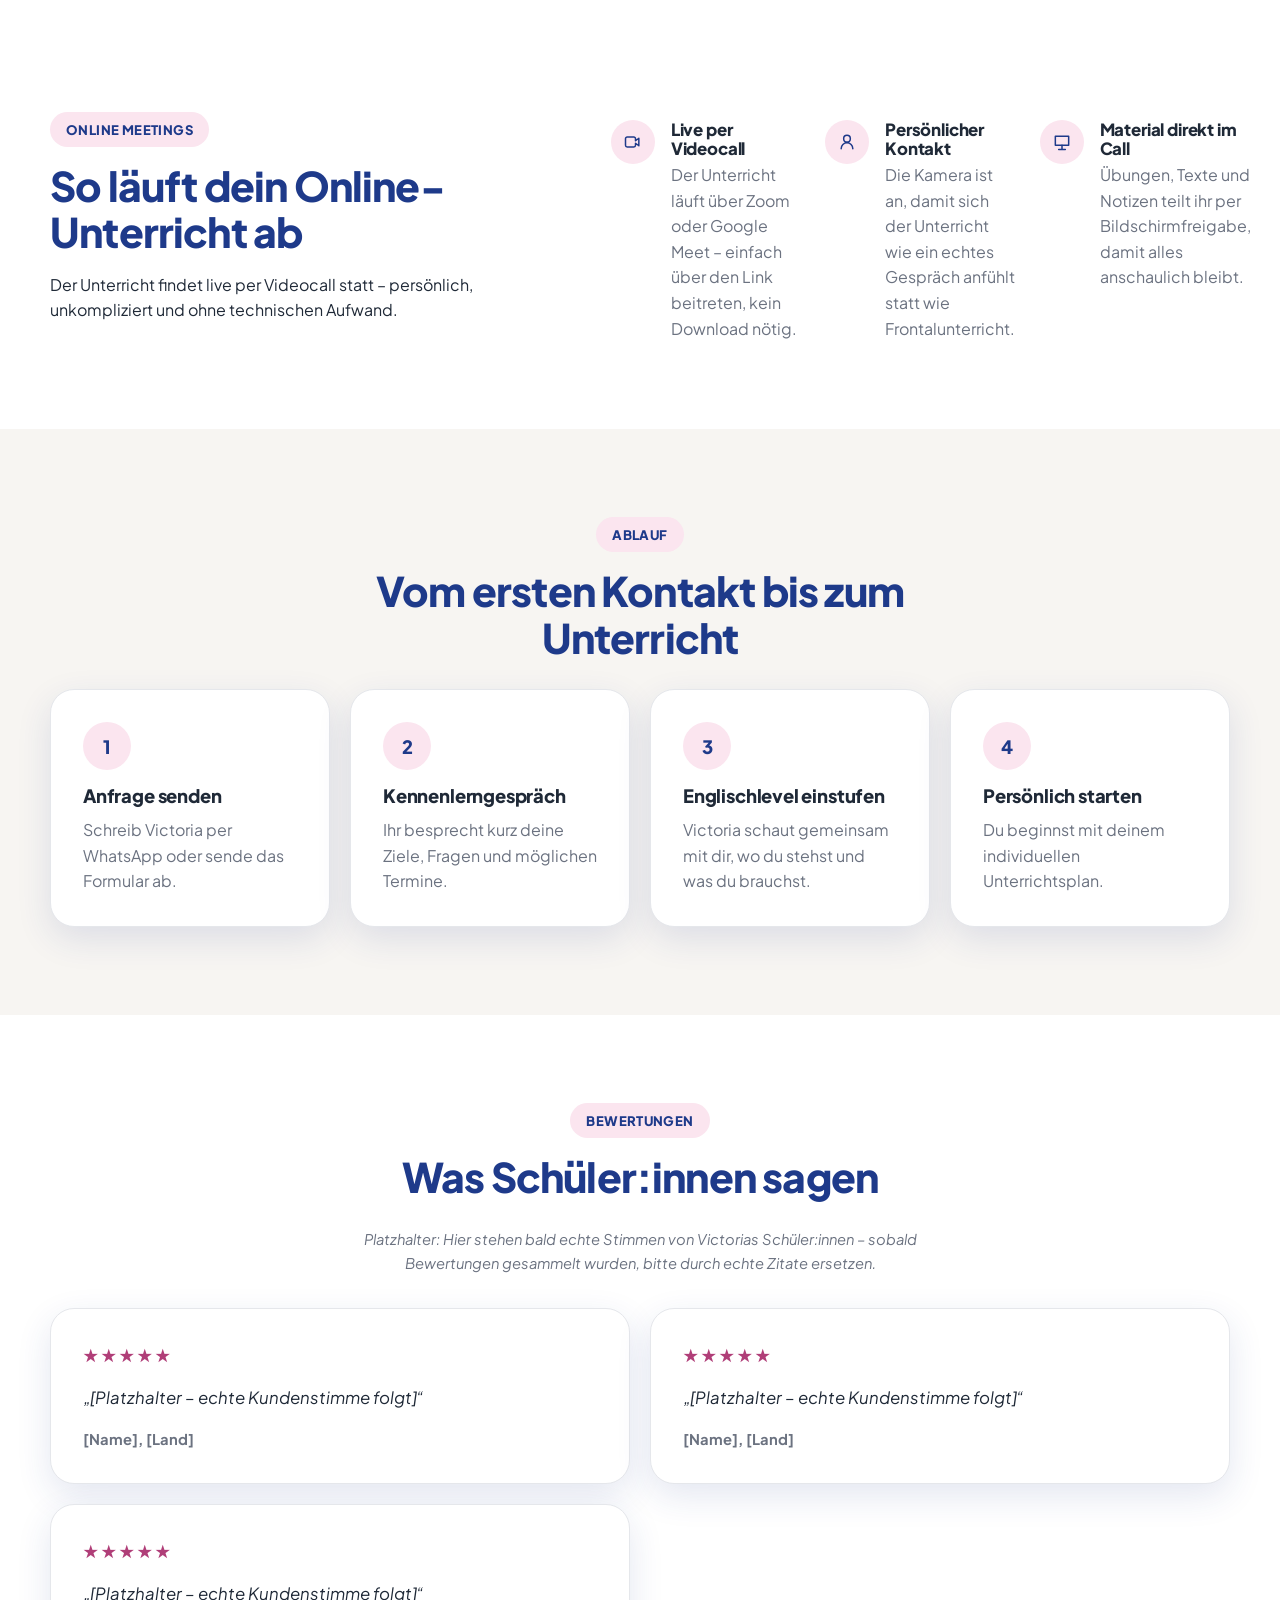
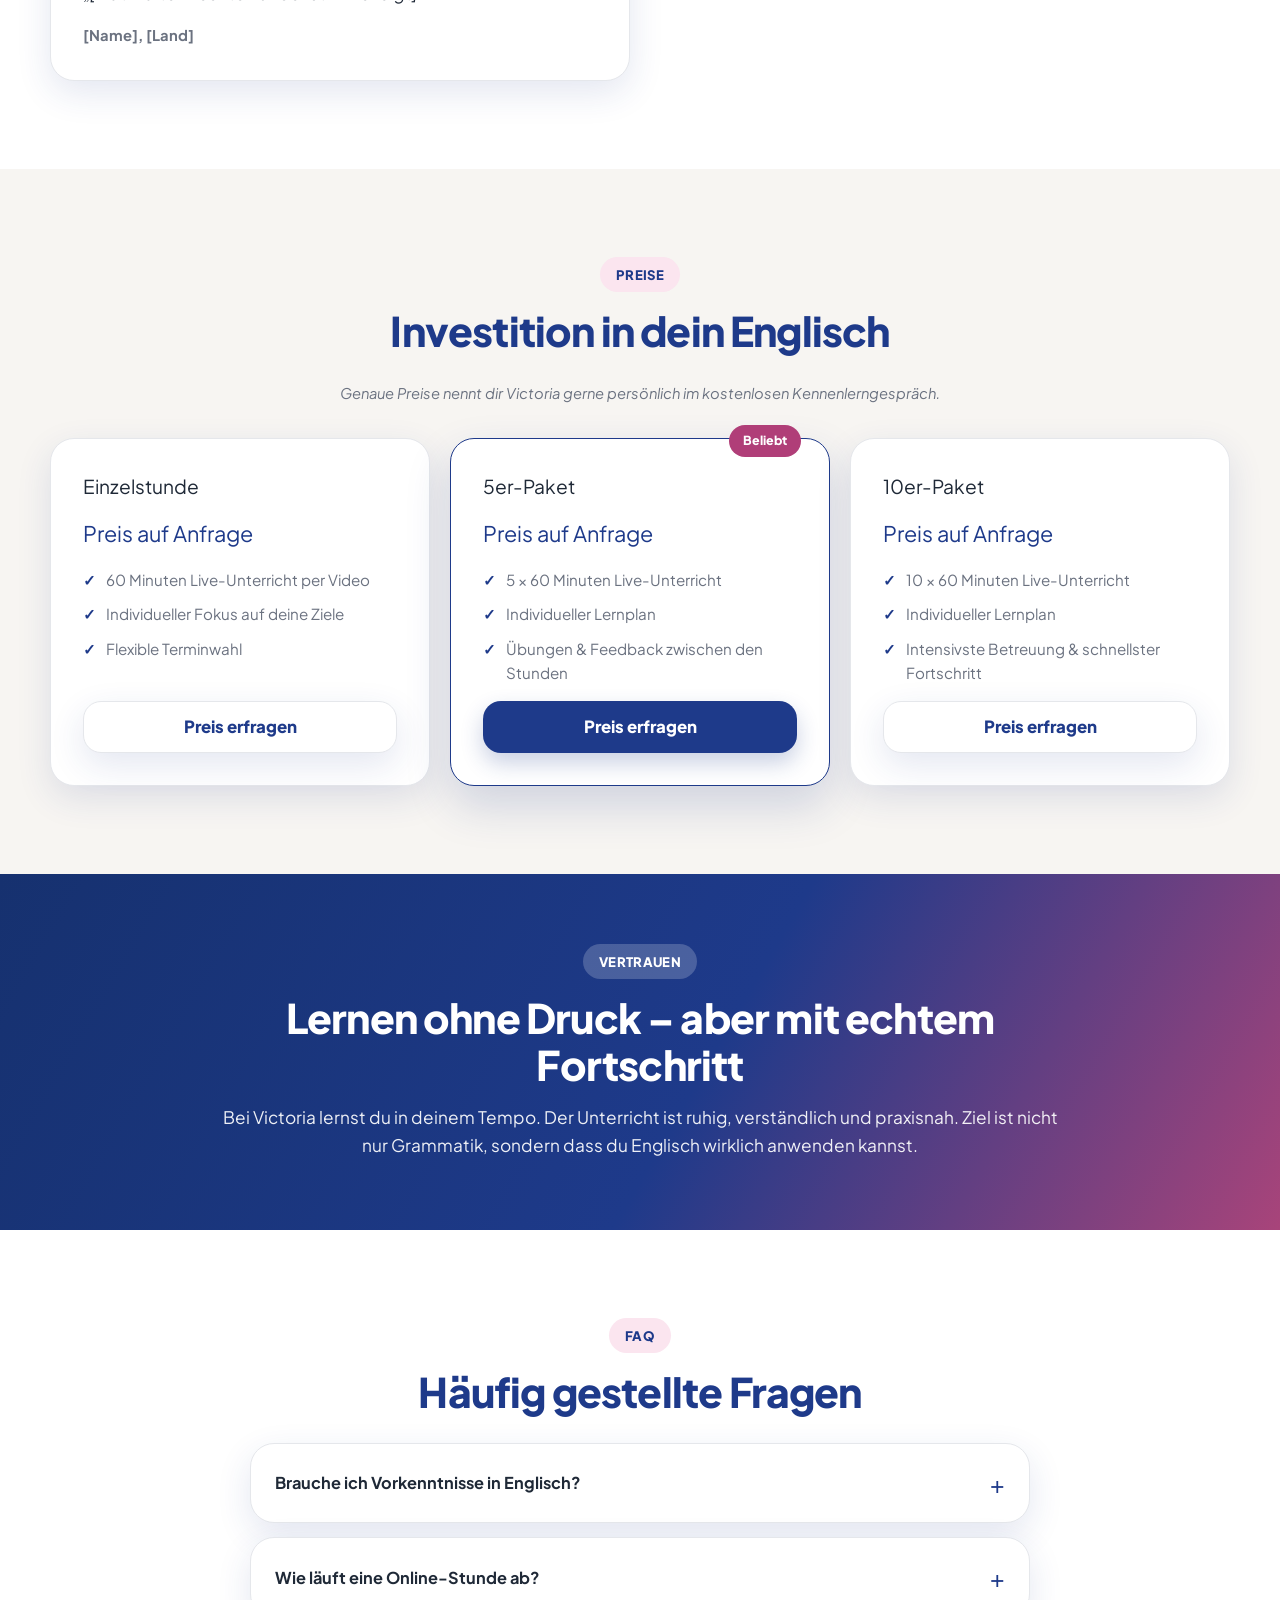
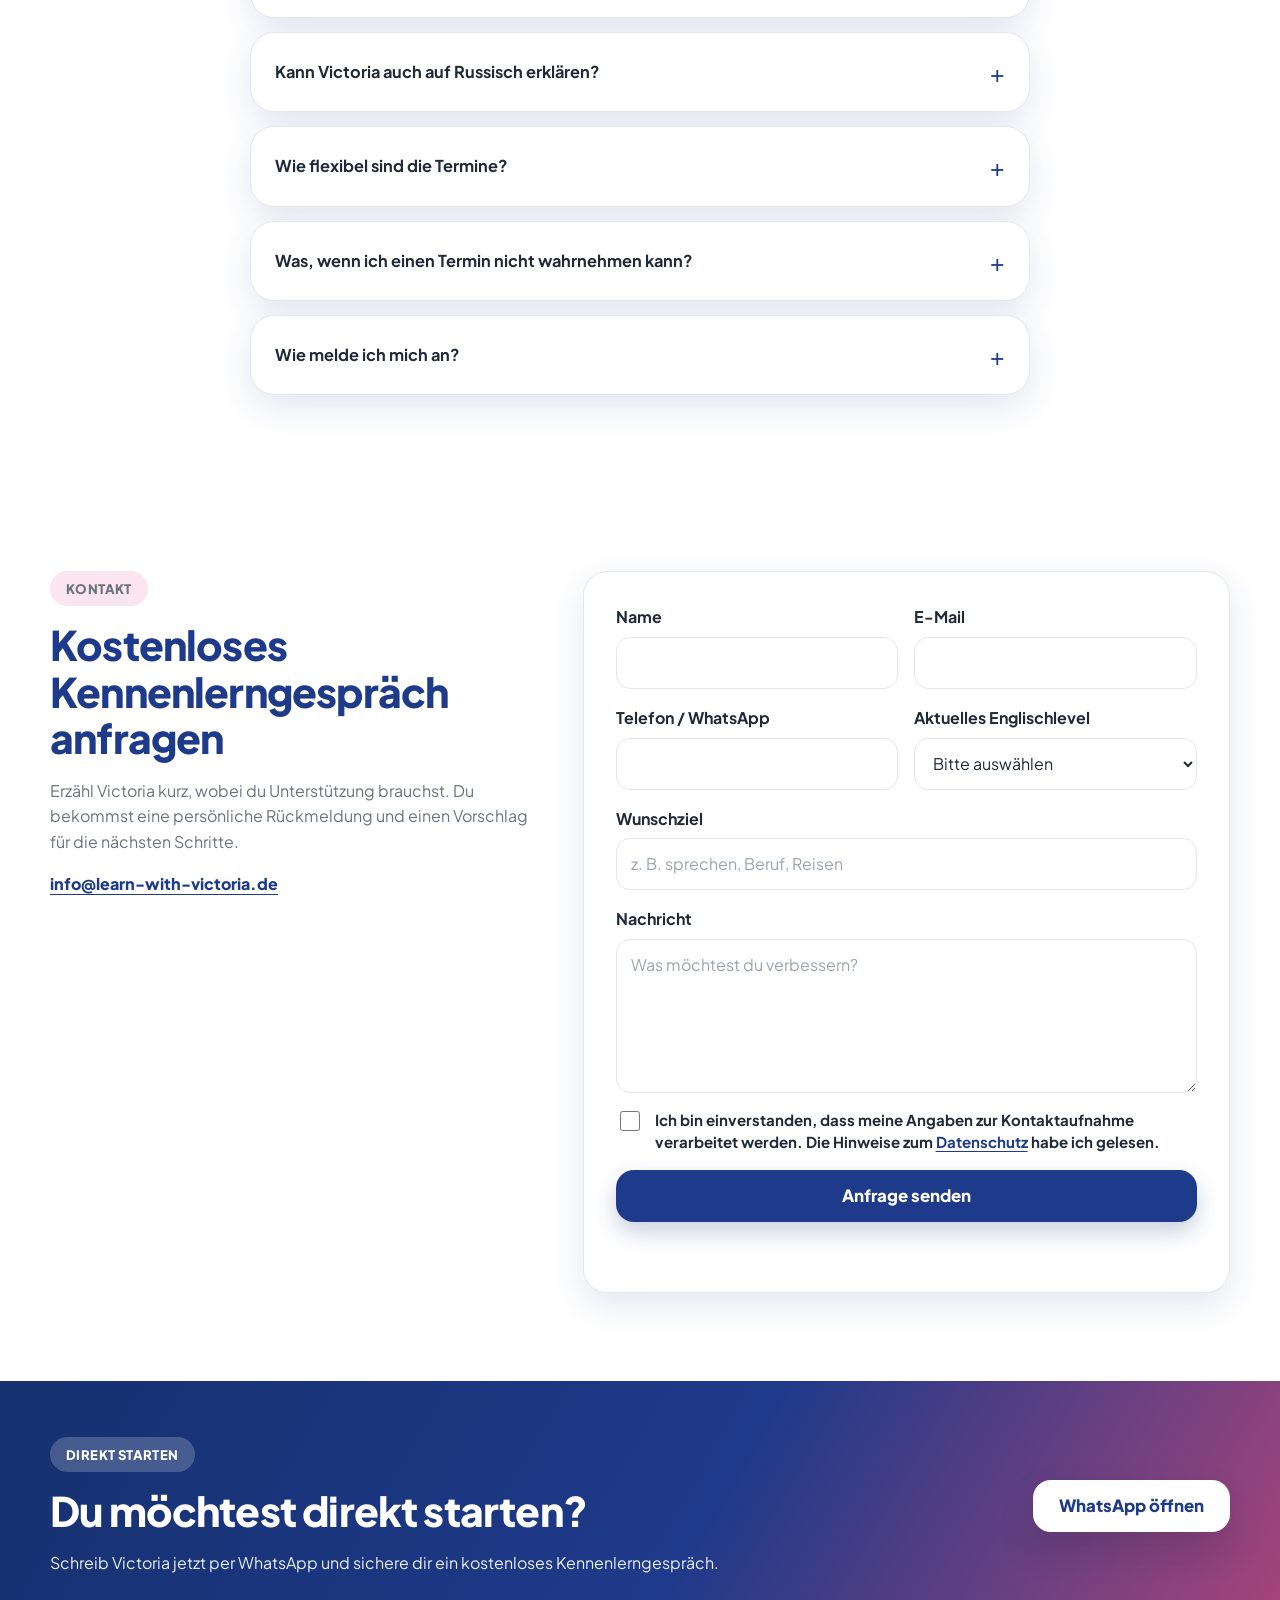
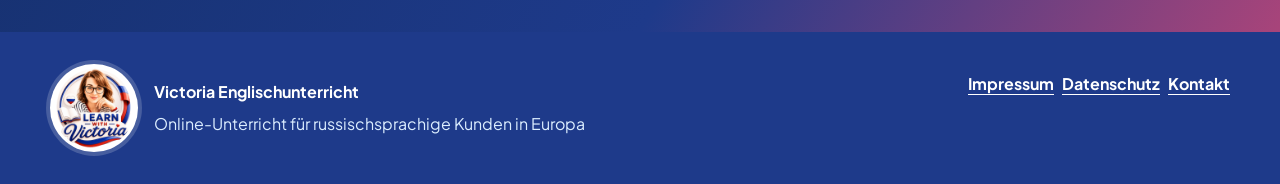
==== commit 9727af21: "Update About section bio and add Facebook Lead Ad thank-you page Replaces the "Über Victoria" copy o" ====
--- a/index.html
+++ b/index.html
@@ -110,8 +110,12 @@
             <h2 id="about-title">Hallo, ich bin Victoria</h2>
           </div>
           <div class="text-content">
-            <p>Ich helfe russischsprachigen Menschen dabei, Englisch sicherer zu sprechen, besser zu verstehen und im Alltag, Beruf oder auf Reisen selbstbewusster zu kommunizieren.</p>
-            <p>Mein Unterricht ist klar strukturiert, freundlich und individuell auf dich angepasst. Du bekommst verständliche Erklärungen, praktische Übungen und einen ruhigen Rahmen, in dem Fragen jederzeit willkommen sind.</p>
+            <p>Seit über 15 Jahren begleite ich Erwachsene dabei, Englisch sicher und selbstbewusst im Berufs- und Privatleben anzuwenden. Mein Schwerpunkt liegt auf der Arbeit mit Fach- und Führungskräften sowie Menschen, die ihre internationalen Karrierechancen verbessern oder sich auf ein Leben und Arbeiten im Ausland vorbereiten möchten.</p>
+            <p>Ich habe Englische Linguistik in München studiert, internationale Unterrichtserfahrung gesammelt, unter anderem während eines Aufenthalts in Schottland, und besitze die international anerkannte Cambridge CELTA-Qualifikation für professionellen Englischunterricht.</p>
+            <p>Für mich bedeutet Englisch weit mehr als Grammatik und Vokabeln. Es ist ein Werkzeug, das Türen öffnet – zu besseren Karrieremöglichkeiten, erfolgreicher internationaler Kommunikation und mehr Selbstvertrauen im Alltag.</p>
+            <p>Deshalb ist mein Unterricht konsequent praxisorientiert. Statt trockener Theorie arbeiten wir mit echten Situationen aus Ihrem Berufs- und Privatleben. Sie lernen, Gespräche sicher zu führen, Meetings souverän zu meistern, Vorstellungsgespräche erfolgreich zu absolvieren und sich auch im Alltag auf Englisch natürlich auszudrücken.</p>
+            <p>Mein Ziel ist es nicht, dass Sie nur Englisch verstehen – sondern dass Sie es aktiv, flüssig und mit Freude sprechen.</p>
+            <p>Gemeinsam überwinden wir Sprachbarrieren und entwickeln die Sicherheit, Englisch selbstverständlich als Teil Ihres beruflichen und persönlichen Erfolgs einzusetzen.</p>
           </div>
         </div>
       </div>
--- a/css/style.css
+++ b/css/style.css
@@ -1071,6 +1071,158 @@
   font-size: 0.78rem;
 }
 
+/* --- Facebook Lead-Ad Danke-Seite ------------------------------------------ */
+
+.thankyou-main {
+  display: flex;
+  align-items: center;
+  justify-content: center;
+  min-height: 100vh;
+  min-height: 100svh;
+  padding: 28px 0;
+}
+
+.thankyou-container {
+  display: flex;
+  flex-direction: column;
+  align-items: center;
+  max-width: 440px;
+  text-align: center;
+}
+
+.thankyou-logo {
+  display: inline-flex;
+  margin-bottom: 16px;
+}
+
+.thankyou-logo img {
+  width: 64px;
+  height: 64px;
+  border-radius: 50%;
+  box-shadow: var(--shadow-card);
+}
+
+.thankyou-avatar {
+  width: 168px;
+  height: 168px;
+  margin-bottom: 20px;
+  overflow: hidden;
+  border-radius: 50%;
+  border: 4px solid var(--color-white);
+  box-shadow: var(--shadow-card);
+}
+
+.thankyou-avatar img {
+  width: 100%;
+  height: 100%;
+  object-fit: cover;
+  object-position: top center;
+}
+
+.thankyou-text {
+  max-width: 380px;
+  font-size: 1.05rem;
+  color: var(--color-text);
+}
+
+.button-huge {
+  width: 100%;
+  min-height: 68px;
+  margin-top: 8px;
+  padding: 18px 22px;
+  gap: 12px;
+  font-size: 1.15rem;
+}
+
+.thankyou-cta-icon {
+  display: inline-grid;
+  flex-shrink: 0;
+  width: 30px;
+  height: 30px;
+  place-items: center;
+  border-radius: 50%;
+  background: rgba(255, 255, 255, 0.22);
+  font-size: 0.8rem;
+}
+
+.thankyou-steps {
+  width: 100%;
+  margin-top: 32px;
+  padding: 22px;
+  background: var(--color-card);
+  border-radius: var(--radius-card);
+  box-shadow: var(--shadow-card);
+}
+
+.thankyou-steps-title {
+  margin: 0 0 14px;
+  color: var(--color-muted);
+  font-size: 0.78rem;
+  font-weight: 800;
+  letter-spacing: 0.04em;
+  text-transform: uppercase;
+}
+
+.thankyou-steps ul {
+  display: flex;
+  flex-direction: column;
+  gap: 14px;
+  margin: 0;
+  padding: 0;
+  list-style: none;
+  text-align: left;
+}
+
+.thankyou-steps li {
+  display: flex;
+  align-items: center;
+  gap: 12px;
+  font-weight: 700;
+}
+
+.thankyou-steps li span {
+  display: inline-grid;
+  flex-shrink: 0;
+  width: 28px;
+  height: 28px;
+  place-items: center;
+  border-radius: 50%;
+  background: var(--color-blue-light);
+  color: var(--color-primary);
+  font-size: 0.85rem;
+  font-weight: 800;
+}
+
+.thankyou-credential {
+  max-width: 380px;
+  margin-top: 24px;
+  margin-bottom: 0;
+  color: var(--color-muted);
+  font-size: 0.88rem;
+}
+
+.thankyou-footer {
+  padding: 8px 0 28px;
+  text-align: center;
+}
+
+.thankyou-footer ul {
+  display: flex;
+  flex-wrap: wrap;
+  justify-content: center;
+  gap: 8px 18px;
+  margin: 0;
+  padding: 0;
+  list-style: none;
+}
+
+.thankyou-footer a {
+  color: var(--color-muted);
+  font-size: 0.8rem;
+  text-decoration: underline;
+  text-underline-offset: 3px;
+}
+
 /* --- Responsive ------------------------------------------------------------------------------------ */
 
 @media (min-width: 700px) {
